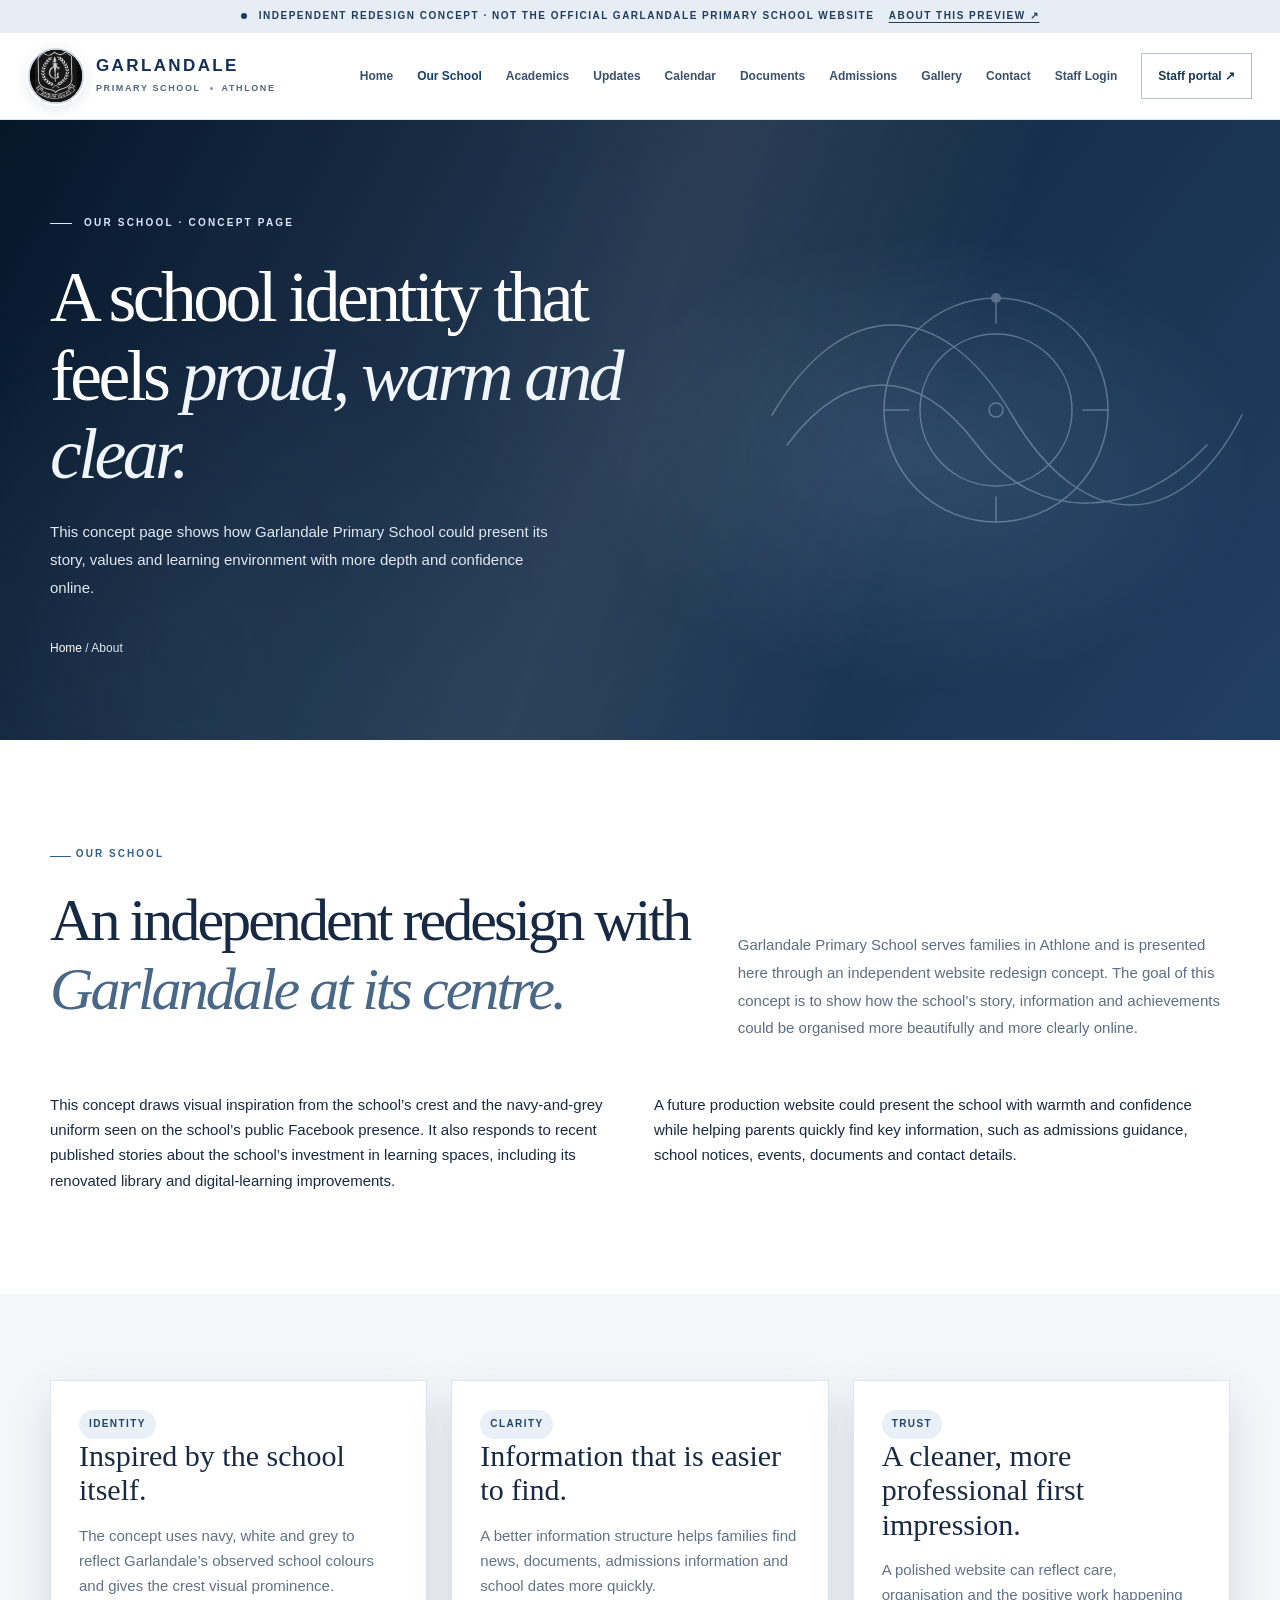
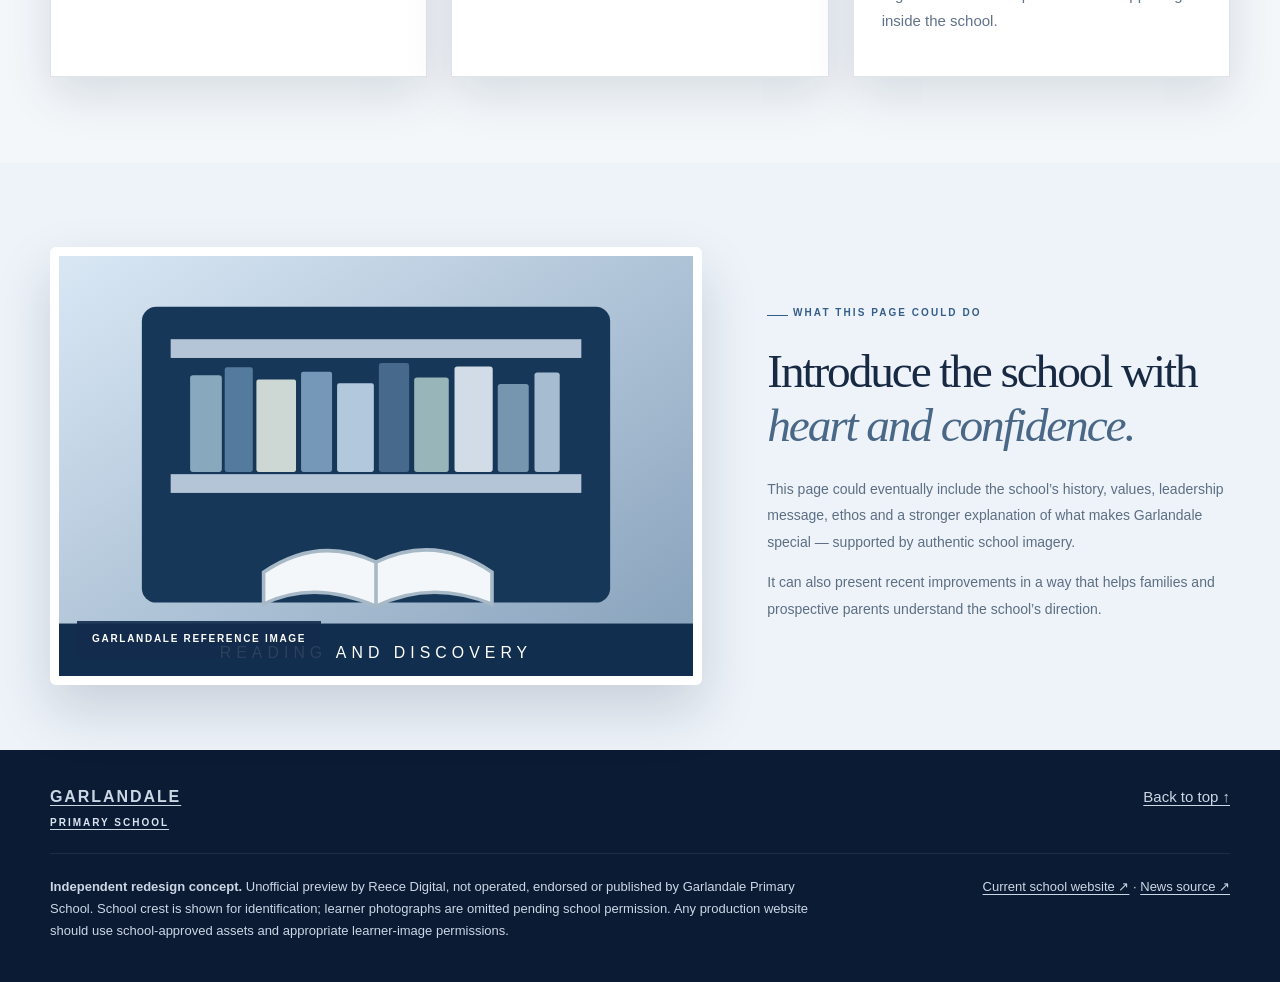
==== about.html @ 08c3925b "Add Garlandale crest favicon and social link preview metadata" ====
<!doctype html><html lang="en"><head><meta charset="utf-8"><meta name="robots" content="noindex,nofollow"><meta name="viewport" content="width=device-width,initial-scale=1"><meta name="theme-color" content="#122c4d"><meta name="description" content="About Garlandale Primary School website concept."><title>About | Garlandale Primary School Concept</title><link rel="stylesheet" href="styles.css"><link rel="icon" type="image/png" href="garlandale-school-crest.png"><link rel="apple-touch-icon" href="garlandale-school-crest.png"><link rel="canonical" href="https://fredrock007.github.io/garlandale-primary-redesign/about.html"><meta property="og:type" content="website"><meta property="og:site_name" content="Garlandale Primary School — Independent Concept"><meta property="og:title" content="About | Garlandale Primary School Concept"><meta property="og:description" content="Explore an independent Garlandale Primary School website redesign concept by Reece Digital, featuring school information, a calendar, gallery and demonstration staff portal."><meta property="og:url" content="https://fredrock007.github.io/garlandale-primary-redesign/about.html"><meta property="og:image" content="https://fredrock007.github.io/garlandale-primary-redesign/garlandale-school-crest.png"><meta property="og:image:alt" content="Garlandale Primary School crest — Wisdom Builds"><meta name="twitter:card" content="summary"><meta name="twitter:title" content="About | Garlandale Primary School Concept"><meta name="twitter:description" content="Explore an independent Garlandale Primary School website redesign concept by Reece Digital, featuring school information, a calendar, gallery and demonstration staff portal."><meta name="twitter:image" content="https://fredrock007.github.io/garlandale-primary-redesign/garlandale-school-crest.png"></head><body data-page="about"><div class="concept"><span class="concept-dot"></span> Independent redesign concept · Not the official Garlandale Primary School website <a href="#concept-info">About this preview ↗</a></div><header class="header" id="top"><div class="navwrap"><a href="index.html" class="identity" aria-label="Garlandale Primary concept home"><span class="identity-mark"><img src="garlandale-school-crest.png" alt=""></span><span><strong>GARLANDALE</strong><small>PRIMARY SCHOOL <i></i> ATHLONE</small></span></a><button class="menu-toggle" type="button" aria-label="Open navigation" aria-controls="main-nav" aria-expanded="false"><span></span><span></span><span></span></button><nav id="main-nav" aria-label="Main navigation"><a href="index.html" data-nav="home">Home</a><a href="about.html" data-nav="about">Our School</a><a href="academics.html" data-nav="academics">Academics</a><a href="updates.html" data-nav="updates">Updates</a><a href="calendar.html" data-nav="calendar">Calendar</a><a href="documents.html" data-nav="documents">Documents</a><a href="admissions.html" data-nav="admissions">Admissions</a><a href="gallery.html" data-nav="gallery">Gallery</a><a href="contact.html" data-nav="contact">Contact</a><a href="staff-login.html" data-nav="staff-login">Staff Login</a><button type="button" class="staff-button" id="open-staff">Staff portal <span aria-hidden="true">↗</span></button></nav></div></header>
<main><section class="page-hero"><div class="banner-art art-about" aria-hidden="true"><svg viewBox="0 0 530 350" fill="none" stroke="currentColor" stroke-width="1.5" stroke-linecap="round" stroke-linejoin="round">
  <g class="gp-waves">
    <path class="gp-wave gp-wave-one" d="M60 160 C130 40 230 40 300 160 S470 280 530 160"/>
    <path class="gp-wave gp-wave-two" d="M75 190 C135 110 205 110 265 190 S425 265 495 190"/>
  </g>
  <g class="gp-wheel">
    <circle cx="284" cy="155" r="76"/><circle cx="284" cy="155" r="112"/>
    <path d="M284 43 V68 M396 155 H371 M284 267 V242 M172 155 H197"/>
    <circle class="gp-wheel-dot" cx="284" cy="43" r="5" fill="currentColor" stroke="none"/>
  </g>
  <circle cx="284" cy="155" r="7"/>
</svg></div><div class="hero-ring" style="right:-140px;top:-250px;width:560px;height:560px"></div><div class="hero-ring" style="right:80px;top:-130px;width:420px;height:420px"></div><div class="content"><p class="kicker"><span></span> OUR SCHOOL · CONCEPT PAGE</p><h1>A school identity that feels <em>proud, warm and clear.</em></h1><p class="lead">This concept page shows how Garlandale Primary School could present its story, values and learning environment with more depth and confidence online.</p><nav class="breadcrumbs"><a href="index.html">Home</a> / About</nav></div></section></main>
<section class="section"><div class="content"><div class="section-head reveal"><div><p class="section-overline"><span></span> OUR SCHOOL</p><h2>An independent redesign with<br><em>Garlandale at its centre.</em></h2></div><p>Garlandale Primary School serves families in Athlone and is presented here through an independent website redesign concept. The goal of this concept is to show how the school’s story, information and achievements could be organised more beautifully and more clearly online.</p></div><div class="two-col-copy reveal"><p>This concept draws visual inspiration from the school’s crest and the navy-and-grey uniform seen on the school’s public Facebook presence. It also responds to recent published stories about the school’s investment in learning spaces, including its renovated library and digital-learning improvements.</p><p>A future production website could present the school with warmth and confidence while helping parents quickly find key information, such as admissions guidance, school notices, events, documents and contact details.</p></div></div></section>
<section class="section progress-section"><div class="content"><div class="grid-3"><article class="card pad reveal"><span class="chip">Identity</span><h3>Inspired by the school itself.</h3><p class="muted">The concept uses navy, white and grey to reflect Garlandale’s observed school colours and gives the crest visual prominence.</p></article><article class="card pad reveal"><span class="chip">Clarity</span><h3>Information that is easier to find.</h3><p class="muted">A better information structure helps families find news, documents, admissions information and school dates more quickly.</p></article><article class="card pad reveal"><span class="chip">Trust</span><h3>A cleaner, more professional first impression.</h3><p class="muted">A polished website can reflect care, organisation and the positive work happening inside the school.</p></article></div></div></section>
<section class="school-life-photo-section"><div class="content school-life-photo-grid"><div class="school-photo-frame reveal"><img src="library-concept.svg" alt="Garlandale Primary School banner" onerror="this.onerror=null;this.src='school-community-concept.svg'"><span class="school-photo-stamp">GARLANDALE REFERENCE IMAGE</span></div><div class="school-life-photo-copy reveal"><p class="section-overline"><span></span> WHAT THIS PAGE COULD DO</p><h2>Introduce the school with<br><em>heart and confidence.</em></h2><p>This page could eventually include the school’s history, values, leadership message, ethos and a stronger explanation of what makes Garlandale special — supported by authentic school imagery.</p><p>It can also present recent improvements in a way that helps families and prospective parents understand the school’s direction.</p></div></div></section>
<footer class="footer" id="concept-info"><div class="content footer-top"><a href="#top" class="footer-brand">GARLANDALE <span>PRIMARY SCHOOL</span></a><a href="#top">Back to top ↑</a></div><div class="content footer-bottom"><p><strong>Independent redesign concept.</strong> Unofficial preview by Reece Digital, not operated, endorsed or published by Garlandale Primary School. School crest is shown for identification; learner photographs are omitted pending school permission. Any production website should use school-approved assets and appropriate learner-image permissions.</p><p><a href="https://garlandaleprimary.wordpress.com/" target="_blank" rel="noopener noreferrer">Current school website ↗</a> · <a href="https://athlonenews.co.za/news/2026-10-28-garlandale-primary-school-unveils-renovated-library/" target="_blank" rel="noopener noreferrer">News source ↗</a></p></div></footer><dialog class="staff-dialog" id="staff-dialog" aria-labelledby="staff-title"><button id="close-staff" type="button" class="dialog-close" aria-label="Close preview">×</button><div class="dialog-kicker">FUTURE FUNCTIONALITY</div><h2 id="staff-title">A simpler way to manage school updates.</h2><p>A secure staff dashboard could allow authorised team members to manage website content without needing to edit code.</p><div class="dialog-options"><span>✦ Post announcements</span><span>▤ Update school calendar</span><span>⇩ Share documents</span><span>▧ Manage approved photographs</span></div><p class="dialog-footnote">Concept preview only. No real staff accounts or shared content storage are connected.</p><button class="btn btn-gold" type="button" id="staff-done">Close preview <span>→</span></button></dialog><script src="script.js"></script></body></html>
---- styles.css ----
:root{
  --navy:#122c4d;
  --navy-deep:#0b1c34;
  --navy-mid:#274668;
  --sky:#5d7ea7;
  --mist:#eef3f8;
  --mist-2:#f6f8fb;
  --white:#ffffff;
  --ink:#172943;
  --muted:#60728a;
  --line:#dde4ec;
  --soft:#ecf0f5;
  --gold:#d9e3f0;
  --hover:#f1f5fa;
  --shadow:0 18px 45px rgba(10,33,69,.12);
  --serif: Georgia, 'Times New Roman', serif;
  --sans: Arial, Helvetica, sans-serif;
}
*{box-sizing:border-box}
html{scroll-behavior:smooth}
body{margin:0;font:15px/1.68 var(--sans);color:var(--ink);background:#fff;-webkit-font-smoothing:antialiased}
a{color:inherit;text-decoration:none}
img{max-width:100%;display:block}
button,input,textarea,select{font:inherit}
textarea,input,select{border:1px solid #c8d4e1;border-radius:14px;padding:12px 14px;background:#fff;color:var(--ink)}
textarea{min-height:110px;resize:vertical}
button{cursor:pointer}
::selection{background:#c8d6e7;color:#10233d}
a:focus-visible,button:focus-visible,input:focus-visible,textarea:focus-visible,select:focus-visible{outline:3px solid #84aee2;outline-offset:3px}
.content{width:min(1180px,calc(100% - 72px));margin:auto}
.concept{background:#e7edf5;color:#223c5c;text-align:center;min-height:33px;padding:8px 18px;font-size:10px;text-transform:uppercase;letter-spacing:.15em;font-weight:bold}
.concept .concept-dot{display:inline-block;width:6px;height:6px;background:#173c63;border-radius:50%;vertical-align:middle;margin-right:8px}
.concept a{text-decoration:underline;text-underline-offset:3px;margin-left:10px}
.header{background:rgba(255,255,255,.97);position:sticky;top:0;z-index:50;border-bottom:1px solid #e1e7ee;backdrop-filter:blur(12px)}
.navwrap{width:min(1260px,calc(100% - 56px));margin:auto;min-height:86px;display:flex;align-items:center;justify-content:space-between;gap:24px}
.identity{display:flex;gap:12px;align-items:center;flex-shrink:0}
.identity-mark{width:56px;height:56px;border-radius:50%;overflow:hidden;background:#07090d;border:2px solid #cad5e2;box-shadow:0 0 0 2px #fff,0 4px 15px rgba(12,35,69,.13)}
.identity strong{display:block;color:#132f52;font-size:17px;letter-spacing:.14em;line-height:1.2}
.identity small{display:block;color:#526680;font-size:9px;letter-spacing:.18em;font-weight:bold;margin-top:4px}
.identity small i{display:inline-block;width:3px;height:3px;border-radius:50%;background:#8296b0;vertical-align:middle;margin:0 5px}
.header nav{display:flex;align-items:center;gap:24px}
.header nav a,.header nav button{font-size:12px;font-weight:700;color:#3b506d;background:none;border:0;padding:0}
.header nav a:hover,.header nav a.is-active,.header nav button:hover{color:#153e6c}
.staff-button{border:1px solid #afc0d5!important;padding:12px 16px!important;border-radius:0;background:#fff!important;color:#183655!important;white-space:nowrap;transition:.2s}
.staff-button:hover{background:#142f50!important;color:#fff!important}
.menu-toggle{display:none;border:0;background:none;padding:10px}
.menu-toggle span{display:block;width:25px;height:2px;background:var(--navy);margin:5px 0}
.page-hero,.hero{position:relative;overflow:hidden;color:#fff;background:radial-gradient(circle at 82% 27%,#3c5c83 0%,transparent 41%),linear-gradient(110deg,#0b1b33,#142d50 55%,#244568 100%)}
.page-hero::before,.hero::before{content:'';position:absolute;inset:0;background:linear-gradient(120deg,transparent 15%,rgba(255,255,255,.06) 32%,transparent 54%);animation:bannerSweep 22s linear infinite;pointer-events:none}
.page-hero::after,.hero::after{content:'';position:absolute;inset:0;background:radial-gradient(circle at var(--mx,25%) var(--my,50%),rgba(255,255,255,.18),transparent 220px);opacity:.45;transition:opacity .25s ease;pointer-events:none}
.hero-decoration,.hero-orbit,.page-hero .hero-ring{position:absolute;border:1px solid rgba(211,225,245,.12);border-radius:50%;pointer-events:none}
.hero-decoration.ring-a{right:-190px;top:-340px;width:650px;height:650px}
.hero-decoration.ring-b{left:-490px;bottom:-500px;width:650px;height:650px;box-shadow:0 0 0 50px rgba(255,255,255,.03),0 0 0 100px rgba(255,255,255,.02)}
.hero-orbit{width:420px;height:420px;box-shadow:0 0 0 32px rgba(255,255,255,.03),0 0 0 80px rgba(255,255,255,.02)}
.hero-orbit.orbit-a{animation:orbitSlow 45s linear infinite}
.hero-orbit.orbit-b{width:470px;height:470px;animation:orbitSlow 70s linear infinite reverse}
.hero-orbit.orbit-c{width:365px;height:365px;animation:orbitSlow 55s linear infinite}
.hero-wrap{width:min(1180px,calc(100% - 72px));margin:auto;min-height:665px;display:grid;grid-template-columns:1.05fr .95fr;gap:30px;align-items:center;padding:64px 0 68px;position:relative;z-index:2}
.overline,.section-overline{font-size:10px;letter-spacing:.205em;font-weight:800;text-transform:uppercase}
.overline{color:#dae8fb;display:flex;align-items:center;gap:13px}
.mini-rule,.section-overline>span{width:21px;height:1px;background:currentColor;display:inline-block}
.hero h1,.page-hero h1{font:400 clamp(50px,5.6vw,80px)/1.1 var(--serif);letter-spacing:-.05em;margin:26px 0 24px;max-width:640px}
.hero h1 em,.page-hero h1 em,.section h2 em,.contact-section h2 em{color:#f5f7fb;font-weight:400}
.hero-description,.page-hero p.lead{color:#e1e8f2;font-size:15px;line-height:1.85;max-width:500px}
.hero-actions{display:flex;flex-wrap:wrap;gap:12px;margin-top:35px}
.btn{display:inline-flex;align-items:center;justify-content:space-between;gap:24px;padding:16px 20px;min-height:50px;border:1px solid transparent;font-size:12px;font-weight:800;transition:transform .25s,box-shadow .25s,background .25s}
.btn:hover{transform:translateY(-3px)}
.btn-gold{background:#eef3fb;color:#17345a}
.btn-gold:hover{background:#fff;box-shadow:0 12px 28px rgba(0,0,0,.18)}
.btn-outline{border-color:rgba(196,210,227,.48);color:#fff}
.btn-outline:hover{background:rgba(255,255,255,.08)}
.hero-footnote{color:#d8e1ed;font-size:10px;letter-spacing:.15em;display:flex;align-items:center;gap:13px;margin-top:72px;text-transform:uppercase}
.asterisk{font-size:19px;color:#d3e3fc}.hero-divider{height:1px;flex:0 0 36px;background:#ffffff45}
.hero-visual{height:570px;position:relative;display:grid;place-items:center}
.visual-dots{position:absolute;inset:36px 0;background-image:radial-gradient(#d4e1ff66 1px,transparent 1px);background-size:21px 21px;mask-image:linear-gradient(to left,#0008,transparent 70%)}
.library-card{position:relative;width:min(390px,90%);height:450px;background:#dce5f0;border:10px solid #c8d5e8;box-shadow:0 30px 80px rgba(6,27,23,.3);overflow:hidden;transform:rotate(-3deg);transition:transform 1s cubic-bezier(.2,.7,.2,1),box-shadow 1s}
.hero-visual:hover .library-card{transform:rotate(-1deg) translateY(-8px);box-shadow:0 40px 90px rgba(5,29,24,.4)}
.card-topline,.card-bottom{position:absolute;left:21px;right:21px;display:flex;justify-content:space-between;font-size:9px;letter-spacing:.18em;font-weight:bold;color:#244160;z-index:5}.card-topline{top:15px}.card-bottom{bottom:11px}.card-bottom span{font-size:15px;color:#537aa5}
.window{position:absolute;top:45px;left:75px;right:75px;height:135px;background:linear-gradient(#9db3c9,#d7e0ec 71%,#b8c8d6);border:9px solid #d3deea;border-radius:110px 110px 0 0;overflow:hidden}
.sun{position:absolute;left:52%;top:32px;width:51px;height:51px;border-radius:50%;background:#f9fcff;box-shadow:0 0 42px rgba(255,255,255,.8)}
.horizon{height:80px;position:absolute;bottom:-54px;border-radius:50%;width:140%;background:#7a95b4;left:-20%}.horizon.h2{bottom:-72px;background:#547190;left:20%}
.window-star{position:absolute;color:#fff;z-index:2}.s1{left:20px;top:28px}.s2{right:22px;top:13px}.s3{left:54px;top:14px}
.shelf{position:absolute;left:28px;right:28px;height:83px;border-bottom:13px solid #7d6a54;display:flex;align-items:end;padding:0 10px;gap:5px}.shelf:after{content:'';position:absolute;bottom:-19px;left:-7px;right:-7px;height:5px;background:#d3dde8}.shelf-1{top:162px}.shelf-2{top:244px}
.book{display:block;flex:1;max-width:26px;min-width:9px;border-radius:2px 2px 0 0;box-shadow:inset 2px 0 2px rgba(255,255,255,.38),2px 0 2px rgba(0,0,0,.12)}
.b1{height:60px;background:#466a8f}.b2{height:72px;background:#57779b}.b3{height:52px;background:#97adc4}.b4{height:70px;background:#284f7f}.b5{height:61px;background:#335f94}.b6{height:78px;background:#879db8}.b7{height:49px;background:#6686ab}.b8{height:64px;background:#546d88}.b9{height:62px;background:#839dc0}.b10{height:53px;background:#7892ad}.b11{height:72px;background:#5a7494}.b12{height:55px;background:#53708d}
.plant{margin-left:auto;height:58px;width:60px;position:relative}.plant:before{content:'';position:absolute;bottom:0;left:15px;width:35px;height:28px;background:#7089a5;clip-path:polygon(0 0,100% 0,83% 100%,18% 100%)}.plant span{position:absolute;left:28px;bottom:27px;width:4px;height:58px;background:#6380a2;transform:rotate(-9deg)}.plant span:before,.plant span:after{content:'';position:absolute;border-radius:90% 0 90% 0;width:22px;height:13px;background:#6884a5}.plant span:before{left:-21px;top:5px;transform:rotate(-20deg)}.plant span:after{right:-21px;top:22px;transform:rotate(110deg)}
.open-book{position:absolute;width:165px;height:82px;top:310px;left:calc(50% - 82px);transform:rotate(-8deg);z-index:2;display:flex;filter:drop-shadow(2px 9px 4px rgba(112,83,47,.3))}.page{width:50%;height:100%;background:#fcfdff;border:1px solid #c4cfdb;padding:22px 13px 0}.left-page{border-radius:8px 3px 7px 16px;transform:skewY(5deg)}.right-page{border-radius:3px 8px 16px 7px;transform:skewY(-5deg)}.page span{display:block;background:#c6d1dd;height:2px;width:100%;margin-bottom:7px}.page span:last-child{width:70%}
.card-quote{font:italic 17px/1.25 var(--serif);text-align:right;position:absolute;right:26px;bottom:38px;color:#455b76}
.floating-tag{position:absolute;left:0;bottom:78px;z-index:6;background:#fff;color:#19395e;display:flex;gap:13px;align-items:center;padding:14px 21px;box-shadow:0 15px 35px rgba(0,0,0,.18);border:1px solid #dce4ee}.tag-icon{font-size:26px;color:#2a598b}.floating-tag strong,.floating-tag small{display:block}.floating-tag strong{font:20px var(--serif)}.floating-tag small{font-size:10px;color:#516982;margin-top:4px}
.hero-bottom{border-top:1px solid rgba(255,255,255,.15)}.bottom-inner{width:min(1180px,calc(100% - 72px));margin:auto;min-height:65px;display:flex;gap:27px;align-items:center;font-size:9px;letter-spacing:.16em;font-weight:bold;color:#c5d2e4}.bottom-line{flex:1;height:1px;background:#ffffff38}.bottom-inner a{color:#ecf4ff}
.page-hero .content{padding:95px 0 82px;position:relative;z-index:2}
.page-hero p.kicker{margin:0 0 18px;color:#dae8fb;font-size:10px;letter-spacing:.22em;font-weight:800;text-transform:uppercase;display:flex;align-items:center;gap:12px}
.page-hero p.kicker span{display:inline-block;width:22px;height:1px;background:#dae8fb}
.page-hero nav.breadcrumbs{margin-top:36px;color:#dce7f3;font-size:12px}.page-hero nav.breadcrumbs a{color:#fff}
.section{padding:86px 0}
.section h2,.contact-section h2,.community-copy h2{font:400 clamp(44px,4.7vw,67px)/1.1 var(--serif);letter-spacing:-.05em;margin:22px 0 18px}
.section-overline{color:#345e8a}
.section-head{display:grid;grid-template-columns:1fr .76fr;gap:40px;align-items:end;margin-bottom:35px}
.section-head>p{font-size:15px;color:#5c6e83;line-height:1.85;margin:0}
.grid-2{display:grid;grid-template-columns:1fr 1fr;gap:34px}
.grid-3{display:grid;grid-template-columns:repeat(3,1fr);gap:24px}
.card{background:#fff;border:1px solid var(--line);box-shadow:var(--shadow)}
.card.pad{padding:28px}
.card h3{font:400 30px/1.15 var(--serif);margin:0 0 14px}
.muted{color:var(--muted)}
.text-link{display:inline-flex;align-items:center;gap:9px;color:#214d81;font-size:12px;font-weight:800;text-transform:uppercase;letter-spacing:.12em}
.text-link:hover{text-decoration:underline;text-underline-offset:3px}
.link-strip{box-shadow:0 8px 25px rgba(24,56,46,.05);background:#fff}.quick-grid{display:grid;grid-template-columns:repeat(4,1fr)}.quick-grid>a{display:flex;align-items:center;gap:15px;padding:26px 15px;border-right:1px solid #e8e9e3;transition:background .3s}.quick-grid>a:first-child{padding-left:0}.quick-grid>a:last-child{padding-right:0;border-right:0}.quick-grid>a:hover{background:var(--hover)}.quick-icon{height:48px;width:48px;display:grid;place-items:center;background:#eaf0f7;color:#2d5282;font-size:19px;border-radius:50%}.quick-grid strong{display:block;color:#183654;font-size:13px}.quick-grid small{display:block;color:#64778f;font-size:11px;margin-top:4px}.quick-grid b{margin-left:auto;color:#567ca8}
.school-life-photo-section{padding:84px 0 65px;background:#eef3f9}.school-life-photo-grid{display:grid;grid-template-columns:1.17fr .83fr;gap:65px;align-items:center}.school-photo-frame{position:relative;overflow:hidden;box-shadow:0 25px 55px rgba(10,33,69,.17);border:9px solid #fff;min-height:390px;border-radius:6px}.school-photo-frame img{width:100%;height:420px;object-fit:cover;object-position:50% 37%;transition:transform .8s cubic-bezier(.2,.7,.2,1)}.school-photo-frame:hover img{transform:scale(1.045)}.school-photo-stamp{position:absolute;left:18px;bottom:18px;background:rgba(19,44,76,.9);padding:10px 15px;font-size:10px;letter-spacing:.17em;color:#fff;font-weight:700}.school-life-photo-copy h2{font:400 clamp(35px,3.7vw,57px)/1.14 var(--serif);letter-spacing:-.045em;margin:23px 0}.school-life-photo-copy h2 em{color:#3e608c;font-weight:400}.school-life-photo-copy>p:not(.section-overline){font-size:14px;color:#5c6e83;line-height:1.9}.school-photo-credit{font-size:10px!important;color:#78889a!important;margin-top:21px;padding-top:15px;border-top:1px solid #cbd6e3}
.welcome-grid,.community-grid,.contact-grid{display:grid;grid-template-columns:1fr 1fr;gap:58px;align-items:center}
.feature-stack{position:relative;padding-left:52px}.small-stat{position:absolute;left:0;top:20px;width:156px;height:130px;background:#173a64;color:#fff;display:flex;gap:10px;align-items:flex-start;padding:17px 16px;font:19px/1.2 var(--serif);box-shadow:0 30px 50px rgba(0,0,0,.14)}.stat-symbol{font-size:32px;color:#dce9fb}.feature-paper{min-height:390px;background:#f7f9fc;border:1px solid #dfe7ef;box-shadow:0 18px 55px rgba(16,31,57,.1);padding:70px 38px 28px;position:relative}.paper-corner{position:absolute;right:-1px;top:-1px;border-width:0 58px 58px 0;border-style:solid;border-color:transparent #d8e4f1 transparent transparent}.feature-paper span{display:block;color:#56779d;font-size:10px;font-weight:800;letter-spacing:.2em}.feature-paper h3{font:400 42px/1.02 var(--serif);margin:23px 0 17px}.feature-paper p{color:#5d6f84}.paper-art{margin-top:40px;font:800 31px/1 var(--serif);color:#183857}.paper-art span{display:inline;color:#5f83b0;font-size:32px}
.progress-section{background:#f4f7fa}.progress-grid{display:grid;grid-template-columns:repeat(2,1fr);gap:24px}.progress-card{background:#fff;border:1px solid #dbe3ed;box-shadow:var(--shadow);overflow:hidden}.progress-card.large{grid-column:span 2;display:grid;grid-template-columns:1fr 1fr}.progress-content{padding:28px}.category{display:block;color:#456990;font-size:10px;letter-spacing:.18em;font-weight:800;margin-bottom:12px;text-transform:uppercase}.progress-content h3{font:400 33px/1.08 var(--serif);margin:0 0 12px}.progress-content p{color:#5c6e83;margin:0 0 18px}.progress-content a{display:inline-flex;align-items:center;gap:8px;color:#204c7e;font-size:12px;font-weight:800;border-bottom:1px solid #9cb5d0;padding-bottom:2px}.progress-illustration,.simple-art{min-height:235px;position:relative;background:linear-gradient(135deg,#eaf0f7,#dae4ef)}.library-illustration .book-pile{position:absolute;left:50%;top:55%;transform:translate(-50%,-50%);display:flex;gap:10px}.library-illustration .book-pile i{display:block;width:45px;height:140px;background:#4a688f;border-radius:4px}.library-illustration .book-pile i:nth-child(2){height:120px;background:#7f97b5}.library-illustration .book-pile i:nth-child(3){height:160px;background:#27496f}.library-illustration .book-pile i:nth-child(4){height:128px;background:#91a6c1}.library-illustration .lamp{position:absolute;right:22%;top:18%;width:90px;height:90px;border:4px solid #6d88aa;border-top-left-radius:90px;border-top-right-radius:90px;border-bottom:0}.library-illustration .lamp:after{content:'';position:absolute;left:42px;top:86px;width:5px;height:72px;background:#6d88aa}.illust-caption{position:absolute;left:24px;bottom:18px;font-size:10px;letter-spacing:.18em;font-weight:800;color:#42668f}
.tech-art .screen-frame{position:absolute;inset:45px 55px 70px;background:#18395f;color:#dce7f3;border-radius:18px;padding:20px;box-shadow:0 18px 45px rgba(0,0,0,.12)}.tech-art .screen-line{height:7px;background:#d8e3f1;border-radius:999px;margin-top:22px}.tech-art .screen-line.short{width:55%}.tech-art .mouse-dot{position:absolute;right:65px;bottom:40px;width:15px;height:15px;border-radius:50%;background:#52739d}.community-art .round{position:absolute;border-radius:50%;background:rgba(141,169,205,.18)}.community-art .circ1{width:180px;height:180px;left:50%;top:50%;transform:translate(-50%,-50%)}.community-art .circ2{width:240px;height:240px;left:50%;top:50%;transform:translate(-50%,-50%);background:rgba(185,206,228,.24)}.community-art .circ3{width:110px;height:110px;left:50%;top:50%;transform:translate(-50%,-50%);background:rgba(255,255,255,.55)}.community-art .heart-mark{position:absolute;left:50%;top:50%;transform:translate(-50%,-50%);font:64px var(--serif);color:#355a88}
.source-caption{margin-top:20px;font-size:12px;color:#65768c}
.statement{background:#507399;color:#fff;padding:80px 0;position:relative;overflow:hidden}.statement-motif{position:absolute;left:50%;top:50%;transform:translate(-50%,-50%);font-size:240px;opacity:.07;line-height:1}.statement-inner{text-align:center}.statement-inner p{font-size:10px;font-weight:800;letter-spacing:.22em;text-transform:uppercase;margin:0 0 16px}.statement h2{font:400 clamp(44px,5vw,74px)/1.08 var(--serif);letter-spacing:-.05em;margin:0}.statement span{display:block;color:#e8eff8;margin-top:16px}
.learning-grid{display:grid;grid-template-columns:repeat(4,1fr);gap:18px}.learning-item{background:#fff;border:1px solid #dee6ef;padding:24px;min-height:285px;transition:transform .25s,box-shadow .25s,background .25s}.learning-item:hover{transform:translateY(-5px);background:#f0f4f9;box-shadow:var(--shadow)}.learning-number{display:block;font-size:11px;font-weight:800;letter-spacing:.16em;color:#7287a4}.learning-icon{width:50px;height:50px;border-radius:50%;display:grid;place-items:center;background:#e8eef7;color:#285484;font-size:20px;margin:24px 0 22px}.learning-item h3{font:400 23px/1.1 var(--serif);margin:0 0 10px}.learning-item p{color:#617185;font-size:14px}.module-note{display:flex;align-items:flex-start;gap:14px;background:#edf2f8;color:#536984;padding:18px 20px;margin-top:22px}.note-star{font-size:22px;color:#4e739b}
.community-section{padding:72px 0;background:linear-gradient(110deg,#0f2746,#274970);color:#fff}.community-art{height:380px;position:relative}.community-art .art-circle{position:absolute;border-radius:50%}.community-art .art-circle.a{width:260px;height:260px;background:rgba(255,255,255,.08);left:20%;top:14%}.community-art .art-circle.b{width:360px;height:360px;background:rgba(185,206,228,.27);left:30%;top:2%}.community-art .art-circle.c{width:150px;height:150px;background:rgba(141,169,205,.26);right:18%;bottom:16%}.community-book{position:absolute;left:50%;top:50%;transform:translate(-50%,-50%) rotate(-7deg);width:245px;height:170px;background:#eaf0f7;color:#203d65;border:1px solid #a9c2e3;box-shadow:0 24px 55px rgba(5,20,39,.28);padding:20px 22px}.book-word{display:block;font:800 28px var(--serif);letter-spacing:.04em}.book-lines{display:block;margin:14px 0 10px;color:#7590ac}.book-small{font-size:12px;color:#486386}.art-shape{position:absolute;font-size:35px;color:#cadbf2}.shape1{left:12%;bottom:14%}.shape2{right:14%;top:13%}.community-copy>p:not(.section-overline){color:#d6e2f1}.light-overline{color:#c9dafa}
.contact-section{padding:72px 0;background:#f3f6fa}.contact-panel{padding:30px;border:1px solid #dce5ed;background:#fff;box-shadow:var(--shadow)}.contact-top{display:block;color:#4e7097;font-size:10px;font-weight:800;letter-spacing:.18em;margin-bottom:18px}.contact-row{display:grid;grid-template-columns:90px 1fr;gap:12px;padding:18px 0;border-top:1px solid #edf1f5}.contact-row:first-of-type{padding-top:0;border-top:0}.contact-row span{font-size:10px;font-weight:800;letter-spacing:.18em;color:#4e7097}.contact-row strong,.contact-row a{font-size:17px;line-height:1.6}.contact-map{display:flex;align-items:center;justify-content:space-between;background:#183858;color:#fff;padding:16px 18px;margin-top:18px}.contact-map:hover{background:#2d537a}
.footer{background:#0b1b33;color:#ccd7e6;padding:34px 0 40px}.footer-top,.footer-bottom{display:flex;justify-content:space-between;gap:28px}.footer-brand{font-size:16px;letter-spacing:.12em;font-weight:800}.footer-brand span{display:block;color:#dae5f3;font-size:10px;letter-spacing:.2em;margin-top:4px}.footer-top{padding-bottom:22px;border-bottom:1px solid rgba(255,255,255,.08);margin-bottom:22px}.footer p{margin:0;max-width:760px;font-size:13px}.footer a{text-decoration:underline;text-underline-offset:3px}
.staff-dialog{width:min(620px,calc(100% - 28px));padding:34px 30px;color:#183656;background:#fbfcff;border:1px solid #bccde1;box-shadow:0 30px 75px rgba(0,0,0,.22)}.staff-dialog::backdrop{background:rgba(10,20,32,.52)}.dialog-close{position:absolute;right:10px;top:10px;background:none;border:0;font-size:34px;line-height:1;color:#53709a}.dialog-kicker{color:#4e7097;font-size:10px;letter-spacing:.18em;font-weight:800}.staff-dialog h2{font:400 40px/1.06 var(--serif);margin:14px 0}.dialog-options{display:grid;grid-template-columns:1fr 1fr;gap:10px;margin:22px 0}.dialog-options span{background:#ebf1f8;color:#21456d;padding:12px 14px}.dialog-footnote{font-size:12px;color:#61758f}
.reveal{opacity:0;transform:translateY(28px);transition:opacity .8s ease,transform .8s ease}.reveal.visible{opacity:1;transform:none}
.table-card{border:1px solid var(--line);box-shadow:var(--shadow);overflow:hidden;background:#fff}.table-head{display:flex;justify-content:space-between;gap:18px;align-items:center;padding:22px 24px;border-bottom:1px solid var(--line)}.table-head h3{margin:0;font:400 30px/1.1 var(--serif)}.table-list{padding:0;margin:0;list-style:none}.table-list li{padding:18px 24px;border-bottom:1px solid #edf1f5}.table-list li:last-child{border-bottom:0}.chip{display:inline-flex;align-items:center;padding:6px 10px;border-radius:999px;background:#eaf0f7;color:#21456d;font-size:10px;font-weight:800;letter-spacing:.14em;text-transform:uppercase}
.document-grid{display:grid;grid-template-columns:repeat(3,1fr);gap:20px}.document-card{border:1px solid var(--line);background:#fff;padding:24px;box-shadow:var(--shadow)}.document-card h3{font:400 24px/1.15 var(--serif);margin:14px 0 10px}.document-card p{color:#617185;font-size:14px;min-height:72px}.document-meta{display:flex;justify-content:space-between;gap:14px;color:#7790ab;font-size:11px;letter-spacing:.13em;text-transform:uppercase}
.gallery-grid{display:grid;grid-template-columns:repeat(3,1fr);gap:20px}.gallery-card{background:#fff;border:1px solid var(--line);box-shadow:var(--shadow);overflow:hidden}.gallery-frame{overflow:hidden;position:relative;height:230px;background:#dbe5ef}.gallery-frame img{width:100%;height:100%;object-fit:cover;transition:transform .8s ease,filter .5s ease}.gallery-frame:hover img{transform:scale(1.06)}.gallery-card .gallery-copy{padding:18px 20px 22px}.gallery-card h3{font:400 24px/1.12 var(--serif);margin:0 0 10px}.gallery-card p{font-size:14px;color:#627488}
.gallery-card .image-credit{display:block;font-size:10px;color:#78889a;margin-top:10px}
.calendar-grid{display:grid;grid-template-columns:1.1fr .9fr;gap:28px}.event-list article{padding:20px 0;border-bottom:1px solid #edf1f5}.event-list article:last-child{border-bottom:0}.event-list h3{margin:0 0 8px;font:400 28px var(--serif)}.event-meta{display:flex;flex-wrap:wrap;gap:10px;font-size:11px;color:#5d7997;font-weight:800;letter-spacing:.15em;text-transform:uppercase}
.two-col-copy{display:grid;grid-template-columns:1fr 1fr;gap:28px}
.contact-cards{display:grid;grid-template-columns:repeat(3,1fr);gap:20px}.mini-card{padding:24px;border:1px solid var(--line);box-shadow:var(--shadow);background:#fff}.mini-card h3{font:400 25px var(--serif);margin:0 0 10px}
.form-grid{display:grid;grid-template-columns:1fr 1fr;gap:18px}.form-grid .full{grid-column:1/-1}.dashboard-grid{display:grid;grid-template-columns:360px 1fr;gap:26px}.dashboard-panel{background:#fff;border:1px solid var(--line);box-shadow:var(--shadow);padding:24px}.dashboard-panel h3{font:400 28px var(--serif);margin:0 0 16px}.dashboard-panel h4{font:800 11px/1 var(--sans);letter-spacing:.15em;color:#547094;text-transform:uppercase;margin:24px 0 12px}.dashboard-panel form{display:grid;gap:12px}.dashboard-panel .btn{justify-content:center}.dashboard-stream{display:grid;gap:18px}.dashboard-statgrid{display:grid;grid-template-columns:repeat(4,1fr);gap:16px}.stat-card{background:#fff;border:1px solid var(--line);box-shadow:var(--shadow);padding:18px}.stat-card b{display:block;font:400 34px var(--serif);margin-top:10px}.login-wrap{display:grid;grid-template-columns:.92fr 1.08fr;gap:26px;align-items:stretch}.login-panel,.login-side{background:#fff;border:1px solid var(--line);box-shadow:var(--shadow)}.login-panel{padding:30px}.login-side{padding:30px;background:linear-gradient(145deg,#0f2746,#274970);color:#fff}.login-side h3{font:400 38px var(--serif);margin:0 0 16px}.login-side ul{padding-left:18px;color:#d8e3f2}.login-hint{margin-top:16px;background:#edf2f8;padding:14px 16px;color:#49627f}.notice{padding:14px 16px;border-radius:14px;background:#edf3f9;color:#23456e;font-size:13px}.warning{background:#fff7e5;color:#694d12}.success{background:#eaf7ef;color:#1a5d35}
@keyframes bannerSweep{0%{transform:translateX(-40%)}50%{transform:translateX(30%)}100%{transform:translateX(110%)}}
@keyframes orbitSlow{from{transform:rotate(0deg)}to{transform:rotate(360deg)}}
@media(max-width:1120px){.hero-wrap,.school-life-photo-grid,.welcome-grid,.community-grid,.contact-grid,.grid-2,.calendar-grid,.login-wrap,.dashboard-grid{grid-template-columns:1fr}.grid-3,.document-grid,.gallery-grid,.contact-cards,.dashboard-statgrid{grid-template-columns:repeat(2,1fr)}.progress-card.large{grid-column:auto;display:block}.progress-grid{grid-template-columns:1fr 1fr}.learning-grid{grid-template-columns:repeat(2,1fr)}.section-head{grid-template-columns:1fr}.feature-stack{padding-left:34px}}
@media(max-width:920px){.menu-toggle{display:block}.header nav{position:absolute;left:0;right:0;top:100%;background:#fff;border-top:1px solid #e0e8f1;padding:18px 28px;display:none;flex-direction:column;align-items:flex-start;gap:17px;box-shadow:0 16px 35px rgba(0,0,0,.08)}.header nav.open{display:flex}.navwrap{width:calc(100% - 34px)}.hero-wrap,.page-hero .content,.bottom-inner,.content{width:calc(100% - 38px)}.hero-wrap{min-height:0;padding:62px 0 32px}.hero h1,.page-hero h1{font-size:clamp(48px,7vw,68px)}.hero-visual{height:430px}.library-card{width:320px;height:405px}.window{left:60px;right:60px}.shelf-1{top:145px}.shelf-2{top:218px}.open-book{top:274px;transform:rotate(-8deg) scale(.88)}.floating-tag{left:-6px;bottom:10px}.quick-grid{grid-template-columns:1fr 1fr}.quick-grid>a:first-child,.quick-grid>a:last-child{padding-left:15px;padding-right:15px}.table-head{flex-direction:column;align-items:flex-start}}
@media(max-width:640px){.content,.hero-wrap,.page-hero .content,.bottom-inner{width:calc(100% - 30px)}.concept{font-size:8px;line-height:1.6}.concept a{display:none}.identity-mark{width:45px;height:45px}.identity strong{font-size:14px}.identity small{font-size:8px}.hero h1,.page-hero h1{font-size:clamp(42px,10vw,58px)}.hero-actions{flex-direction:column;align-items:stretch;max-width:380px}.hero-visual{height:395px}.library-card{width:295px;height:388px}.window{left:58px;right:58px;height:122px}.shelf{left:20px;right:20px}.shelf-1{top:139px}.shelf-2{top:209px}.open-book{top:263px;transform:rotate(-8deg) scale(.84)}.card-quote{font-size:14px}.floating-tag{padding:10px 12px}.floating-tag strong{font-size:15px}.floating-tag small{font-size:9px}.hero-footnote{font-size:9px;gap:8px}.quick-grid{grid-template-columns:1fr}.section{padding:68px 0}.school-life-photo-section{padding:56px 0}.school-photo-frame{border-width:6px}.school-photo-frame img{height:280px}.school-photo-stamp{font-size:8px;left:10px;bottom:10px}.school-life-photo-copy h2{font-size:42px}.section h2,.contact-section h2,.community-copy h2{font-size:clamp(39px,9vw,55px)}.feature-stack{padding-left:28px}.feature-paper{min-height:325px;padding:58px 24px 24px}.feature-paper h3{font-size:34px}.small-stat{width:126px;height:108px;font-size:16px;padding:13px}.progress-grid,.grid-3,.document-grid,.gallery-grid,.contact-cards,.learning-grid,.dashboard-statgrid,.two-col-copy,.form-grid{grid-template-columns:1fr}.contact-row{grid-template-columns:1fr}.footer-top,.footer-bottom{flex-direction:column;align-items:flex-start}.staff-dialog{padding:28px 20px}.staff-dialog h2{font-size:33px}}
@media(prefers-reduced-motion:reduce){html{scroll-behavior:auto}.reveal{opacity:1;transform:none;transition:none}.page-hero::before,.hero::before,.hero-orbit{animation:none}.btn,.learning-item,.gallery-frame img,.school-photo-frame img,.library-card{transition:none!important}}

/* V3 — visibly animated inner-page banners. Motion remains behind text. */
.page-hero{isolation:isolate; background-size:165% 165%; animation:garlandaleBannerDrift 17s ease-in-out infinite alternate}
.page-hero::before{inset:-35%;background:
 linear-gradient(109deg,transparent 25%,rgba(180,216,255,.10) 39%,rgba(255,255,255,.16) 46%,transparent 56%),
 linear-gradient(162deg,transparent 46%,rgba(130,180,239,.11) 50%,transparent 54%);
 opacity:1;animation:garlandaleLightPass 11s ease-in-out infinite alternate;will-change:transform}
.page-hero::after{background:
 radial-gradient(ellipse 360px 250px at var(--mx,72%) var(--my,55%),rgba(161,202,249,.20),transparent 85%),
 radial-gradient(circle at 12% 86%,rgba(190,218,251,.11),transparent 38%); opacity:.8}
.page-hero .hero-ring{border:2px solid rgba(215,234,255,.26);box-shadow:0 0 0 32px rgba(229,240,255,.035),0 0 0 90px rgba(234,241,255,.025),inset 0 0 65px rgba(188,222,255,.04);animation:garlandaleRingFloat 12s ease-in-out infinite alternate;will-change:transform}
.page-hero .hero-ring:nth-child(2){border-style:dashed;border-color:rgba(215,234,255,.19);animation:garlandaleRingOrbit 24s linear infinite}
.page-hero h1,.page-hero .lead,.page-hero .kicker,.page-hero .breadcrumbs{position:relative;z-index:2}
.gallery-card{transition:transform .35s ease,box-shadow .35s ease}
.gallery-card:hover{transform:translateY(-7px);box-shadow:0 24px 60px rgba(7,29,60,.20)}
.gallery-card:hover .gallery-frame img{transform:scale(1.09)}
.gallery-frame{background:linear-gradient(125deg,#dbe5ef,#edf3f9)}
@keyframes garlandaleBannerDrift{0%{background-position:0% 25%}100%{background-position:100% 80%}}
@keyframes garlandaleLightPass{0%{transform:translateX(-39%) translateY(-7%) rotate(-5deg)}100%{transform:translateX(40%) translateY(8%) rotate(5deg)}}
@keyframes garlandaleRingFloat{from{transform:translate(-26px,-18px) scale(.94) rotate(-10deg)}to{transform:translate(32px,26px) scale(1.07) rotate(13deg)}}
@keyframes garlandaleRingOrbit{from{transform:translate(20px,-15px) rotate(0deg) scale(.95)}to{transform:translate(-30px,24px) rotate(360deg) scale(1.07)}}
@media(prefers-reduced-motion:reduce){.page-hero,.page-hero::before,.page-hero .hero-ring{animation:none!important}.gallery-card{transition:none}}

/* Official school crest supplied for the concept preview */
.identity-mark img{width:100%;height:100%;object-fit:contain;display:block;background:#080808}
.identity-mark{background:#080808}


/* V5 — polished Garlandale refinements */
.hero{background:
  radial-gradient(circle at 82% 24%, rgba(134,170,214,.20) 0, transparent 24%),
  linear-gradient(114deg,#081728 0%,#102846 44%,#20446a 100%);
  background-size:160% 160%;
  animation:garlandaleHomeDrift 38s ease-in-out infinite alternate}
.hero::before{background:
  linear-gradient(118deg,transparent 18%,rgba(255,255,255,.04) 34%,rgba(255,255,255,.08) 43%,transparent 57%),
  repeating-linear-gradient(90deg, transparent 0 88px, rgba(255,255,255,.028) 88px 90px, transparent 90px 176px);
  animation:garlandaleHomeSweep 34s ease-in-out infinite alternate;opacity:.95}
.hero::after{background:
  radial-gradient(circle at var(--mx,24%) var(--my,48%),rgba(255,255,255,.22),transparent 240px),
  radial-gradient(circle at 80% 20%,rgba(176,210,246,.10),transparent 30%); opacity:.62}
.hero-visual{display:grid;place-items:center}
.crest-stage{position:relative;width:min(510px,100%);height:500px;display:grid;place-items:center}
.crest-atom{position:absolute;left:50%;top:50%;width:360px;height:360px;border:1px solid rgba(222,236,255,.18);border-radius:50%;transform-origin:center;box-shadow:0 0 0 1px rgba(255,255,255,.02) inset}
.atom-a{transform:translate(-50%,-50%) rotate(16deg);animation:atomOrbitA 34s linear infinite}
.atom-b{width:420px;height:270px;transform:translate(-50%,-50%) rotate(73deg);animation:atomOrbitB 44s linear infinite reverse;border-color:rgba(222,236,255,.14)}
.atom-c{width:315px;height:420px;transform:translate(-50%,-50%) rotate(-28deg);animation:atomOrbitC 54s linear infinite;border-color:rgba(222,236,255,.12)}
.crest-coin-wrap{position:relative;z-index:2;perspective:1500px;display:grid;place-items:center}
.crest-coin-shadow{position:absolute;left:50%;top:calc(50% + 146px);width:250px;height:42px;background:radial-gradient(ellipse at center, rgba(0,0,0,.38), rgba(0,0,0,0) 70%);transform:translateX(-50%);filter:blur(10px);animation:coinShadowPulse 12s ease-in-out infinite}
.crest-coin{position:relative;width:265px;height:355px;transform-style:preserve-3d;animation:sonicCoinTurn 14s ease-in-out infinite}
.crest-coin::before{content:'';position:absolute;inset:-4px;border-radius:28px;background:linear-gradient(140deg, rgba(255,255,255,.35), rgba(255,255,255,.08));transform:translateZ(-2px);filter:blur(1px)}
.crest-coin-face{position:absolute;inset:0;border-radius:30px;padding:22px;background:linear-gradient(145deg,#102948,#264a71);box-shadow:0 28px 70px rgba(0,0,0,.34), inset 0 0 0 1px rgba(255,255,255,.12), inset 0 -18px 28px rgba(0,0,0,.20)}
.crest-coin-face::before{content:'';position:absolute;inset:11px;border-radius:24px;background:linear-gradient(145deg,#c9d6e5,#819bb9);box-shadow:inset 0 0 0 1px rgba(255,255,255,.55)}
.crest-coin-face::after{content:'';position:absolute;left:18px;right:18px;top:14px;height:42%;border-radius:20px;background:linear-gradient(180deg, rgba(255,255,255,.24), rgba(255,255,255,0));pointer-events:none}
.crest-plaque{position:absolute;inset:38px 34px;border-radius:20px;display:grid;place-items:center;background:linear-gradient(180deg,#0a1118,#141f2b);box-shadow:inset 0 0 0 1px rgba(255,255,255,.05)}
.crest-plaque img{width:76%;height:auto;filter:drop-shadow(0 10px 12px rgba(0,0,0,.35))}
.crest-stage-caption{position:absolute;bottom:22px;left:50%;transform:translateX(-50%);text-align:center;color:#dbe8f6;letter-spacing:.18em;text-transform:uppercase}
.crest-stage-caption strong{display:block;font-size:11px;margin-bottom:8px}
.crest-stage-caption small{display:block;font-size:9px;color:#c7d4e3}

/* Actual school image refinements */
.school-photo-frame img{object-fit:cover;object-position:center center}
.gallery-frame img[src$='garlandale-school-crest.png']{object-fit:contain;padding:16px;background:linear-gradient(180deg,#0d0d10,#1a1c20)}

/* Inner banner elegance and variety */
.page-hero{--hero-angle:112deg;--hero-a:#09182c;--hero-b:#163352;--hero-c:#2f537b;--hero-spot-x:82%;--hero-spot-y:22%;--hero-motion:42s;--hero-sweep:33s;--ring-float:24s;--ring-orbit:48s;--pattern-angle:102deg;background:
  radial-gradient(circle at var(--hero-spot-x) var(--hero-spot-y), rgba(150,188,232,.18) 0, transparent 25%),
  linear-gradient(var(--hero-angle),var(--hero-a) 0%,var(--hero-b) 52%,var(--hero-c) 100%);
  background-size:170% 170%;animation:garlandaleBannerDrift var(--hero-motion) ease-in-out infinite alternate}
.page-hero::before{inset:-28%;background:
  repeating-linear-gradient(var(--pattern-angle), transparent 0 92px, rgba(255,255,255,.030) 92px 94px, transparent 94px 188px),
  linear-gradient(118deg,transparent 21%,rgba(255,255,255,.045) 38%,rgba(255,255,255,.10) 48%,transparent 60%),
  linear-gradient(160deg,transparent 40%,rgba(163,205,249,.08) 49%,transparent 56%);
  animation:garlandaleLightPass var(--hero-sweep) ease-in-out infinite alternate;opacity:.92}
.page-hero::after{background:
  radial-gradient(ellipse 420px 290px at var(--mx,72%) var(--my,55%),rgba(188,219,252,.22),transparent 82%),
  radial-gradient(circle at 14% 86%,rgba(188,219,252,.08),transparent 32%);opacity:.76}
.page-hero .hero-ring{animation:garlandaleRingFloat var(--ring-float) ease-in-out infinite alternate;border:1px solid rgba(223,235,252,.22);box-shadow:0 0 0 24px rgba(255,255,255,.02),0 0 0 72px rgba(255,255,255,.015)}
.page-hero .hero-ring:nth-child(2){animation:garlandaleRingOrbit var(--ring-orbit) linear infinite;border-style:dashed;border-color:rgba(223,235,252,.17)}
body[data-page='about'] .page-hero{--hero-angle:130deg;--hero-a:#081626;--hero-b:#17304d;--hero-c:#38597d;--hero-spot-x:18%;--hero-spot-y:24%;--hero-motion:52s;--hero-sweep:41s;--ring-float:28s;--ring-orbit:56s;--pattern-angle:84deg}
body[data-page='academics'] .page-hero{--hero-angle:118deg;--hero-a:#071628;--hero-b:#173250;--hero-c:#33587e;--hero-spot-x:78%;--hero-spot-y:26%;--hero-motion:46s;--hero-sweep:36s;--ring-float:22s;--ring-orbit:52s;--pattern-angle:116deg}
body[data-page='updates'] .page-hero{--hero-angle:110deg;--hero-a:#09192c;--hero-b:#1d3855;--hero-c:#3a6188;--hero-spot-x:70%;--hero-spot-y:20%;--hero-motion:49s;--hero-sweep:37s;--ring-float:26s;--ring-orbit:58s;--pattern-angle:98deg}
body[data-page='calendar'] .page-hero{--hero-angle:122deg;--hero-a:#09172a;--hero-b:#213a59;--hero-c:#476788;--hero-spot-x:30%;--hero-spot-y:18%;--hero-motion:54s;--hero-sweep:40s;--ring-float:25s;--ring-orbit:60s;--pattern-angle:142deg}
body[data-page='documents'] .page-hero{--hero-angle:108deg;--hero-a:#091a30;--hero-b:#1e3b5d;--hero-c:#2d5579;--hero-spot-x:78%;--hero-spot-y:16%;--hero-motion:50s;--hero-sweep:39s;--ring-float:24s;--ring-orbit:54s;--pattern-angle:76deg}
body[data-page='admissions'] .page-hero{--hero-angle:136deg;--hero-a:#0a1829;--hero-b:#18314d;--hero-c:#355979;--hero-spot-x:20%;--hero-spot-y:28%;--hero-motion:56s;--hero-sweep:43s;--ring-float:30s;--ring-orbit:62s;--pattern-angle:128deg}
body[data-page='gallery'] .page-hero{--hero-angle:112deg;--hero-a:#08182a;--hero-b:#193753;--hero-c:#40698f;--hero-spot-x:65%;--hero-spot-y:18%;--hero-motion:44s;--hero-sweep:35s;--ring-float:23s;--ring-orbit:50s;--pattern-angle:100deg}
body[data-page='contact'] .page-hero{--hero-angle:118deg;--hero-a:#08192c;--hero-b:#1b3656;--hero-c:#355f86;--hero-spot-x:24%;--hero-spot-y:22%;--hero-motion:48s;--hero-sweep:38s;--ring-float:26s;--ring-orbit:57s;--pattern-angle:148deg}
body[data-page='staff-login'] .page-hero{--hero-angle:120deg;--hero-a:#09182d;--hero-b:#1b3350;--hero-c:#31597d;--hero-spot-x:72%;--hero-spot-y:24%;--hero-motion:53s;--hero-sweep:42s;--ring-float:28s;--ring-orbit:64s;--pattern-angle:88deg}

@keyframes garlandaleHomeDrift{0%{background-position:0% 16%}100%{background-position:100% 72%}}
@keyframes garlandaleHomeSweep{0%{transform:translateX(-26%) translateY(-4%)}100%{transform:translateX(24%) translateY(5%)}}
@keyframes atomOrbitA{from{transform:translate(-50%,-50%) rotate(16deg)}to{transform:translate(-50%,-50%) rotate(376deg)}}
@keyframes atomOrbitB{from{transform:translate(-50%,-50%) rotate(73deg)}to{transform:translate(-50%,-50%) rotate(-287deg)}}
@keyframes atomOrbitC{from{transform:translate(-50%,-50%) rotate(-28deg)}to{transform:translate(-50%,-50%) rotate(332deg)}}
@keyframes sonicCoinTurn{0%{transform:rotateY(0deg) rotateX(5deg)}50%{transform:rotateY(180deg) rotateX(5deg)}100%{transform:rotateY(360deg) rotateX(5deg)}}
@keyframes coinShadowPulse{0%,100%{transform:translateX(-50%) scale(.92);opacity:.34}50%{transform:translateX(-50%) scale(1.04);opacity:.48}}
@media(max-width:920px){.crest-stage{height:420px}.crest-coin{width:220px;height:300px}.crest-atom{width:300px;height:300px}.atom-b{width:350px;height:220px}.atom-c{width:250px;height:340px}.crest-stage-caption{bottom:10px}.crest-coin-shadow{top:calc(50% + 124px);width:200px}}
@media(max-width:640px){.crest-stage{height:360px}.crest-coin{width:190px;height:260px}.crest-plaque{inset:32px 28px}.crest-atom{width:250px;height:250px}.atom-b{width:290px;height:190px}.atom-c{width:210px;height:290px}.crest-stage-caption strong{font-size:10px}.crest-stage-caption small{font-size:8px}.floating-tag{bottom:8px}}
@media(prefers-reduced-motion:reduce){.hero,.hero::before,.crest-coin,.crest-atom,.page-hero,.page-hero::before,.page-hero .hero-ring{animation:none!important}}

/* Garlandale V6: new 3-D shield, not a card. */
.shield-stage{position:relative;width:min(510px,100%);height:525px;display:grid;place-items:center;isolation:isolate}
.shield-stage::before{content:"";position:absolute;inset:15%;border-radius:50%;background:radial-gradient(circle,rgba(188,219,249,.17),transparent 70%);filter:blur(24px)}
.shield-orbit{position:absolute;left:50%;top:45%;border:1px solid rgba(196,224,255,.25);border-radius:50%;width:95%;height:60%;transform:translate(-50%,-50%) rotate(35deg);animation:garlandaleOrbit1 68s linear infinite}
.shield-orbit-two{width:71%;height:83%;transform:translate(-50%,-50%) rotate(72deg);animation:garlandaleOrbit2 82s linear infinite reverse;border-color:rgba(196,224,255,.16)}
.shield-orbit-three{width:91%;height:79%;transform:translate(-50%,-50%) rotate(-32deg);animation:garlandaleOrbit3 105s linear infinite;border-color:rgba(196,224,255,.12)}
.floating-shield-perspective{position:relative;z-index:2;perspective:1100px;filter:drop-shadow(0 33px 35px rgba(0,6,18,.42))}
.floating-shield{position:relative;width:254px;height:303px;transform-style:preserve-3d;animation:garlandaleShieldSpin 19s linear infinite}
.shield-rim,.shield-surface{position:absolute;inset:0;clip-path:polygon(50% 0,78% 7%,96% 12%,94% 65%,86% 80%,69% 93%,50% 100%,31% 93%,14% 80%,6% 65%,4% 12%,22% 7%);backface-visibility:hidden}
.shield-rim-back{background:linear-gradient(125deg,#263a53,#9eb5cf,#45607d);transform:translateZ(-10px)}
.shield-rim-middle{background:linear-gradient(125deg,#d6e4f2,#6e89a6 35%,#c5d5e4 70%,#3d5777);transform:translateZ(0)}
.shield-rim-front{background:linear-gradient(130deg,#fcffff 0,#a8bed4 21%,#324f70 41%,#e1eaf2 64%,#5e7591 100%);transform:translateZ(10px)}
.shield-surface{inset:10px;background:linear-gradient(135deg,#060a10,#15243a);display:grid;place-items:center;transform:translateZ(13px);box-shadow:inset 0 0 14px rgba(0,0,0,.3)}
.shield-surface img{display:block;width:90%;height:90%;object-fit:contain;mix-blend-mode:screen;filter:contrast(1.20) brightness(1.15);background:transparent}
.shield-back{transform:rotateY(180deg) translateZ(13px)}
.shield-caption{position:absolute;bottom:17px;left:0;right:0;text-align:center;z-index:2;letter-spacing:.22em;color:#e3edf8;pointer-events:none}
.shield-caption strong{display:block;font-size:12px}.shield-caption span{font-size:9px;opacity:.76}
.hero-visual .floating-tag{bottom:17px;left:-14px;z-index:5}
@keyframes garlandaleShieldSpin{0%{transform:rotateY(0deg) rotateX(5deg)}100%{transform:rotateY(360deg) rotateX(5deg)}}
@keyframes garlandaleOrbit1{from{transform:translate(-50%,-50%) rotate(35deg)}to{transform:translate(-50%,-50%) rotate(395deg)}}
@keyframes garlandaleOrbit2{from{transform:translate(-50%,-50%) rotate(72deg)}to{transform:translate(-50%,-50%) rotate(-288deg)}}
@keyframes garlandaleOrbit3{from{transform:translate(-50%,-50%) rotate(-32deg)}to{transform:translate(-50%,-50%) rotate(328deg)}}
/* Individually styled inner page hero decoration */
.page-hero{position:relative;--motif-opacity:.23;background:linear-gradient(115deg,#07182d,#173656 53%,#254b70);animation:garlandaleBannerDrift 70s ease-in-out infinite alternate!important}
.page-hero::before{background:linear-gradient(112deg,transparent 24%,rgba(199,225,255,.08) 45%,transparent 67%);animation:garlandaleLightPass 66s ease-in-out infinite alternate!important;opacity:.58}
.page-hero .hero-ring{display:none}
.banner-art{position:absolute;right:-5%;top:50%;transform:translateY(-50%);width:min(50%,530px);height:auto;aspect-ratio:530/350;color:#d6e8fa;opacity:var(--motif-opacity);pointer-events:none;z-index:1;animation:motifFloat 38s ease-in-out infinite alternate}
.banner-art svg{width:100%;height:100%;overflow:visible}
.page-hero .content{position:relative;z-index:2}
body[data-page=about] .page-hero{--motif-opacity:.22;background:linear-gradient(128deg,#07172a,#213f62 52%,#345c7b)}
body[data-page=about] .banner-art{right:3%;animation:motifBreath 40s ease-in-out infinite alternate}
body[data-page=academics] .page-hero{--motif-opacity:.25;background:linear-gradient(112deg,#09182d,#122f50 55%,#345f7f)}
body[data-page=academics] .banner-art{right:2%;animation:motifTilt 49s ease-in-out infinite alternate}
body[data-page=updates] .page-hero{--motif-opacity:.23;background:linear-gradient(100deg,#091a34,#1d3b61 55%,#3b6188)}
body[data-page=updates] .banner-art{right:-1%;animation:motifFloat 56s ease-in-out infinite alternate}
body[data-page=calendar] .page-hero{--motif-opacity:.30;background:linear-gradient(125deg,#09172c,#20395b 50%,#436d90)}
body[data-page=calendar] .banner-art{right:3%;animation:motifClock 85s linear infinite}
body[data-page=documents] .page-hero{--motif-opacity:.27;background:linear-gradient(104deg,#08192e,#1d3956 55%,#315a83)}
body[data-page=documents] .banner-art{right:1%;animation:motifFloat 51s ease-in-out infinite alternate}
body[data-page=admissions] .page-hero{--motif-opacity:.22;background:linear-gradient(136deg,#0b1829,#19354f 50%,#3c6383)}
body[data-page=admissions] .banner-art{right:5%;animation:motifBreath 64s ease-in-out infinite alternate}
body[data-page=gallery] .page-hero{--motif-opacity:.30;background:linear-gradient(108deg,#07172b,#183a59 52%,#3e668b)}
body[data-page=gallery] .banner-art{right:1%;animation:motifTilt 57s ease-in-out infinite alternate}
body[data-page=contact] .page-hero{--motif-opacity:.24;background:linear-gradient(116deg,#081a30,#1d3959 54%,#335c80)}
body[data-page=contact] .banner-art{right:4%;animation:motifFloat 58s ease-in-out infinite alternate}
body[data-page=staff-login] .page-hero{--motif-opacity:.25;background:linear-gradient(120deg,#0a162a,#1e3655 55%,#2d5375)}
body[data-page=staff-login] .banner-art{right:2%;animation:motifBreath 69s ease-in-out infinite alternate}
@keyframes motifFloat{from{transform:translateY(-54%) translateX(-12px)}to{transform:translateY(-45%) translateX(16px)}}
@keyframes motifTilt{from{transform:translateY(-48%) rotate(-8deg)}to{transform:translateY(-51%) rotate(7deg)}}
@keyframes motifBreath{from{transform:translateY(-50%) scale(.94)}to{transform:translateY(-50%) scale(1.05)}}
@keyframes motifClock{from{transform:translateY(-50%) rotate(0deg)}to{transform:translateY(-50%) rotate(360deg)}}
.gallery-story-art{height:230px;background:radial-gradient(circle at 74% 23%,#5d81a7,transparent 42%),linear-gradient(125deg,#112e51,#34628c);display:grid;place-items:center;position:relative;color:#f0f6fc;overflow:hidden;transition:filter .4s}
.gallery-story-art:hover{filter:brightness(1.13)}
.gallery-story-art .story-glyph{font:normal 95px/1 Georgia,serif;opacity:.45;transform:rotate(-12deg)}
.gallery-story-art .story-art-caption{position:absolute;left:18px;bottom:16px;font-size:10px;font-weight:700;letter-spacing:.15em;text-transform:uppercase}
.story-library{background:radial-gradient(circle at 80% 15%,#698fb6,transparent 55%),linear-gradient(135deg,#0b213b,#2b547e)}
.story-excursion{background:radial-gradient(circle at 75% 45%,#86a9ca,transparent 53%),linear-gradient(155deg,#102b4b,#38688c)}
.story-community{background:radial-gradient(circle at 16% 20%,#547ead,transparent 54%),linear-gradient(105deg,#162a47,#406d91)}
.gallery-source{display:inline-block;margin-top:15px;color:#234e7a;text-decoration:underline;text-underline-offset:3px;font-size:12px;font-weight:700}
@media(max-width:800px){.banner-art{right:-25%;width:78%;opacity:.13}.floating-shield{width:210px;height:255px}.shield-stage{height:410px}.hero-visual .floating-tag{bottom:0}}
@media(max-width:520px){.floating-shield{width:165px;height:205px}.shield-stage{height:335px}.shield-caption{bottom:0}.hero-visual .floating-tag{bottom:0;left:-3px}.banner-art{right:-30%;opacity:.13}}
@media(prefers-reduced-motion:reduce){.floating-shield,.shield-orbit,.banner-art{animation:none!important}}


/* V7: deliberate, readable motion; different animated graphics on each tab */
.hero-visual .floating-tag{display:none!important}
.hero-visual .shield-caption{display:none!important}
.page-hero{background-size:190% 190%!important; animation:bannerBreathe 38s ease-in-out infinite alternate!important; isolation:isolate}
.page-hero::before{inset:-20%;opacity:.8!important;background:linear-gradient(110deg,transparent 15%,rgba(195,225,255,.08) 38%,rgba(255,255,255,.13) 49%,transparent 65%)!important;animation:bannerLight 27s ease-in-out infinite alternate!important}
.page-hero::after{opacity:.65;animation:ambientHalo 23s ease-in-out infinite alternate;pointer-events:none}
.banner-art{opacity:.32!important;transform-origin:50% 50%;filter:drop-shadow(0 0 13px rgba(130,189,255,.09))}
.banner-art svg{width:100%;height:100%;display:block}
.banner-art svg path,.banner-art svg circle,.banner-art svg rect,.banner-art svg line{stroke-dasharray:1600;animation:lineGlow 30s ease-in-out infinite alternate}
body[data-page='about'] .banner-art{animation:aboutPulse 25s ease-in-out infinite alternate!important}
body[data-page='academics'] .banner-art{animation:academicsPages 22s ease-in-out infinite alternate!important}
body[data-page='updates'] .banner-art{animation:updatesSweep 24s ease-in-out infinite alternate!important}
body[data-page='calendar'] .banner-art{animation:calendarPendulum 26s ease-in-out infinite alternate!important}
body[data-page='documents'] .banner-art{animation:documentsFloat 23s ease-in-out infinite alternate!important}
body[data-page='admissions'] .banner-art{animation:admissionsRise 29s ease-in-out infinite alternate!important}
body[data-page='gallery'] .banner-art{animation:galleryPhotos 21s ease-in-out infinite alternate!important}
body[data-page='contact'] .banner-art{animation:contactDrift 24s ease-in-out infinite alternate!important}
body[data-page='staff-login'] .banner-art{animation:staffDigital 28s ease-in-out infinite alternate!important}
@keyframes bannerBreathe{from{background-position:0% 35%}to{background-position:100% 65%}}
@keyframes bannerLight{0%{transform:translateX(-32%) rotate(-4deg)}100%{transform:translateX(31%) rotate(4deg)}}
@keyframes ambientHalo{0%{filter:brightness(.85);transform:translateX(-3%)}100%{filter:brightness(1.27);transform:translateX(5%)}}
@keyframes lineGlow{from{stroke-dashoffset:0;opacity:.75}to{stroke-dashoffset:80;opacity:1}}
@keyframes aboutPulse{0%{transform:translateY(-50%) scale(.87) rotate(-6deg)}100%{transform:translateY(-50%) scale(1.07) rotate(7deg)}}
@keyframes academicsPages{0%{transform:translate(-18px,-54%) skewY(-3deg)}100%{transform:translate(26px,-44%) skewY(3deg)}}
@keyframes updatesSweep{0%{transform:translate(-35px,-49%) rotate(-9deg)}100%{transform:translate(38px,-50%) rotate(9deg)}}
@keyframes calendarPendulum{0%{transform:translateY(-50%) rotate(-18deg)}100%{transform:translateY(-50%) rotate(18deg)}}
@keyframes documentsFloat{0%{transform:translate(-10px,-55%) rotate(-8deg)}100%{transform:translate(18px,-44%) rotate(8deg)}}
@keyframes admissionsRise{0%{transform:translateY(-44%) scale(.92);opacity:.17}100%{transform:translateY(-58%) scale(1.06);opacity:.38}}
@keyframes galleryPhotos{0%{transform:translate(-26px,-52%) rotate(-11deg)}100%{transform:translate(22px,-46%) rotate(10deg)}}
@keyframes contactDrift{0%{transform:translate(-25px,-52%) scale(.9)}100%{transform:translate(28px,-48%) scale(1.06)}}
@keyframes staffDigital{0%{transform:translate(-16px,-52%) rotate(-5deg);filter:brightness(.8)}100%{transform:translate(14px,-47%) rotate(5deg);filter:brightness(1.35)}}
/* School photographs on the home page, each with a real contextual caption */
.community-photo-highlights{background:#f5f8fc;padding:84px 0 94px}
.highlights-title{display:flex;justify-content:space-between;align-items:end;gap:35px;margin-bottom:32px}
.highlights-title h2{font:400 clamp(42px,5vw,66px)/1.06 var(--serif);letter-spacing:-.04em;margin:12px 0 0}
.highlights-title h2 em{color:#38597a}
.highlights-title>p{max-width:320px;color:#657790;font-size:15px}
.highlights-grid{display:grid;grid-template-columns:1.3fr .9fr;gap:23px}
.highlight-card{margin:0;position:relative;background:#fff;overflow:hidden;box-shadow:0 13px 36px rgba(8,34,66,.12)}
.highlight-card>a{display:block;overflow:hidden;background:#d8e4f0}
.highlight-card img{width:100%;height:100%;min-height:230px;object-fit:cover;transition:transform .8s ease}
.highlight-card:hover img{transform:scale(1.065)}
.highlight-main img{height:462px}
.highlight-card figcaption{padding:19px 22px}
.highlight-card figcaption strong,.highlight-card figcaption span{display:block}
.highlight-card figcaption strong{font:400 25px/1.15 var(--serif);color:#152e4e}
.highlight-card figcaption span{font-size:12px;color:#63758a;margin-top:8px}
.highlights-side{display:grid;grid-template-rows:1fr 1fr;gap:23px}
.highlights-side .highlight-card img{height:185px;min-height:185px}
.banner-image-fallback{object-fit:contain!important;padding:20px;background:#101c2c}
.highlight-news{padding:24px 27px;display:flex;flex-direction:column;justify-content:center;gap:10px;background:linear-gradient(130deg,#102c4a,#35628a);color:#fff;box-shadow:0 13px 36px rgba(8,34,66,.12);transition:transform .3s ease}
.highlight-news:hover{transform:translateY(-5px)}
.highlight-news-top{font-size:10px;letter-spacing:.17em;color:#c9ddf1;font-weight:800}
.highlight-news strong{font:400 30px/1.12 var(--serif)}
.highlight-news span:not(.highlight-news-top){font-size:13px;color:#dfebf6}
.highlight-news b{font-size:12px;margin-top:6px}
@media(max-width:820px){.highlights-title{display:block}.highlights-grid{grid-template-columns:1fr}.highlights-side{grid-template-columns:1fr 1fr;grid-template-rows:none}}
@media(max-width:600px){.community-photo-highlights{padding:55px 0}.highlights-side{grid-template-columns:1fr}.highlight-main img{height:275px}.highlight-news{min-height:240px}.banner-art{width:84%;right:-32%}}
@media(prefers-reduced-motion:reduce){.page-hero,.page-hero::before,.page-hero::after,.banner-art,.banner-art svg *{animation:none!important}}


/* Exact motif-specific animation refinement — starts at first paint, no entrance delay. */
.banner-art { animation:none !important; transform:translateY(-50%) !important; transition:none !important; }
.banner-art svg * {animation:none !important;}
.banner-art .gp-wheel {transform-box:view-box;transform-origin:284px 155px;animation:gpWheelRotate 18s linear infinite !important;}
.banner-art .gp-wave-one {animation:gpWaveFlow 7s ease-in-out infinite alternate !important;}
.banner-art .gp-wave-two {animation:gpWaveFlow2 9s ease-in-out infinite alternate !important;}
.banner-art .gp-write {stroke-dasharray:100;stroke-dashoffset:100;animation:gpWrite 5.6s linear infinite !important;}
.banner-art .gp-write.w1 {animation-delay:0s !important;}
.banner-art .gp-write.w2 {animation-delay:-.45s !important;}
.banner-art .gp-write.w3 {animation-delay:-.90s !important;}
.banner-art .gp-write.w4 {animation-delay:-1.35s !important;}
.banner-art .gp-write.w5 {animation-delay:-1.80s !important;}
.banner-art .gp-write.w6 {animation-delay:-2.25s !important;}
.banner-art .gp-write.w7 {animation-delay:-2.70s !important;}
.banner-art .gp-write.w8 {animation-delay:-3.15s !important;}
.banner-art .gp-minute-hand {transform-origin:260px 175px;animation:gpHandMove 19s linear infinite !important;}
.banner-art .gp-hour-hand {transform-origin:260px 175px;animation:gpHandMove 120s linear infinite !important;}
.banner-art .gp-second-hand {transform-origin:260px 175px;animation:gpHandMove 7s linear infinite !important;}
.banner-art .gp-sun-rays {transform-origin:260px 113px;animation:gpSunRays 13s linear infinite !important;}
.banner-art .gp-sun-aura {opacity:.15;animation:gpSunGlow 4s ease-in-out infinite !important;}
.banner-art .gp-route {stroke-dasharray:4 6;stroke-dashoffset:0;stroke-width:2.6;animation:gpRouteDash 3s linear infinite !important;}
.banner-art .gp-second-pin {transform-origin:446px 285px;animation:gpSecondPin 5s ease-in-out infinite !important;}
.banner-art .gp-pin-pulse {opacity:0;animation:gpPinPulse 5s ease-out infinite !important;}
@keyframes gpWheelRotate {to{transform:rotate(360deg)}}
@keyframes gpWaveFlow {from{transform:translateX(-18px) translateY(4px)}to{transform:translateX(17px) translateY(-7px)}}
@keyframes gpWaveFlow2 {from{transform:translateX(16px) translateY(-5px)}to{transform:translateX(-16px) translateY(7px)}}
@keyframes gpWrite {0%{stroke-dashoffset:100;opacity:.5}9%{opacity:1}55%,82%{stroke-dashoffset:0;opacity:1}100%{stroke-dashoffset:-100;opacity:.2}}
@keyframes gpHandMove {to{transform:rotate(360deg)}}
@keyframes gpSunRays {to{transform:rotate(360deg)}}
@keyframes gpSunGlow {0%,100%{opacity:.12;transform:scale(.85);transform-origin:260px 113px}50%{opacity:.8;transform:scale(1.2);transform-origin:260px 113px}}
@keyframes gpRouteDash {to{stroke-dashoffset:-40}}
@keyframes gpSecondPin {0%,8%{opacity:0;transform:scale(.4)}20%,78%{opacity:1;transform:scale(1)}89%,100%{opacity:0;transform:scale(.7)}}
@keyframes gpPinPulse {0%,15%{opacity:0;transform:scale(.4);transform-origin:446px 285px}25%{opacity:.7;transform:scale(1);transform-origin:446px 285px}48%,100%{opacity:0;transform:scale(1.8);transform-origin:446px 285px}}
@media(prefers-reduced-motion:reduce){.banner-art svg *{animation:none !important;stroke-dashoffset:0 !important;opacity:1 !important;transform:none !important}.banner-art .gp-second-pin{opacity:1!important}}


/* V2 motif refinements: locking padlock + camera flash */
.banner-art .gp-lock-shackle{transform-box:view-box;transform-origin:260px 163px;animation:gpLockShackle 3.8s ease-in-out infinite !important;}
.banner-art .gp-lock-click{opacity:0;animation:gpLockClick 3.8s ease-in-out infinite !important;}
.banner-art .gp-gallery-photo-back{animation:gpGalleryPhotoBack 9s ease-in-out infinite alternate !important;}
.banner-art .gp-gallery-photo-front{animation:gpGalleryPhotoFront 8s ease-in-out infinite alternate !important;}
.banner-art .gp-camera-body,.banner-art .gp-camera-lens{transform-origin:262px 179px;animation:gpCameraBob 3.6s ease-in-out infinite !important;}
.banner-art .gp-camera-flash{transform-origin:349px 118px;animation:gpCameraFlash 2.6s ease-in-out infinite !important;}
.banner-art .gp-camera-flare{opacity:0;transform-origin:349px 118px;animation:gpCameraFlare 2.6s ease-in-out infinite !important;}
@keyframes gpLockShackle{0%,12%{transform:translateY(-18px)}22%,72%{transform:translateY(0)}78%{transform:translateY(3px)}84%,100%{transform:translateY(0)}}
@keyframes gpLockClick{0%,16%,100%{opacity:0}20%,32%{opacity:1}36%,100%{opacity:0}}
@keyframes gpGalleryPhotoBack{from{transform:translate(-10px,-4px) rotate(-10deg)}to{transform:translate(8px,6px) rotate(-5deg)}}
@keyframes gpGalleryPhotoFront{from{transform:translate(9px,4px) rotate(7deg)}to{transform:translate(-7px,-5px) rotate(12deg)}}
@keyframes gpCameraBob{0%,100%{transform:translateY(0)}50%{transform:translateY(-4px)}}
@keyframes gpCameraFlash{0%,74%,100%{opacity:.35;transform:scale(.75)}80%{opacity:1;transform:scale(1.15)}86%{opacity:.25;transform:scale(.85)}}
@keyframes gpCameraFlare{0%,72%,100%{opacity:0;transform:scale(.5)}80%{opacity:.34;transform:scale(1.8)}86%{opacity:.1;transform:scale(1.1)}}
@media(prefers-reduced-motion:reduce){.banner-art .gp-lock-click,.banner-art .gp-camera-flash{opacity:1!important}.banner-art .gp-camera-flare{opacity:0!important}}


/* Garlandale V9: solid forged-metal shield, not three separated plates. Both faces have matching silver edging. */
.floating-shield{transform-style:preserve-3d;}
.shield-volume{position:absolute;inset:0;transform-style:preserve-3d;pointer-events:none;}
.shield-volume-slice{position:absolute;inset:0;display:block;
  clip-path:polygon(50% 0,78% 7%,96% 12%,94% 65%,86% 80%,69% 93%,50% 100%,31% 93%,14% 80%,6% 65%,4% 12%,22% 7%);
  background:linear-gradient(120deg,#344960 0%,#94aabd 18%,#d5e7f2 38%,#6b87a1 61%,#2b435d 79%,#bacddd 100%);
  transform:translateZ(var(--depth));backface-visibility:visible;
}
.shield-plate{position:absolute;inset:0;display:grid;place-items:center;
  clip-path:polygon(50% 0,78% 7%,96% 12%,94% 65%,86% 80%,69% 93%,50% 100%,31% 93%,14% 80%,6% 65%,4% 12%,22% 7%);
  background:linear-gradient(128deg,#f5fbff 0%,#8ca5bf 17%,#e7f0f7 36%,#617c99 60%,#f8fcff 80%,#738da8 100%);
  backface-visibility:hidden;
}
.shield-plate-front{transform:translateZ(17.6px)}
.shield-plate-back{transform:rotateY(180deg) translateZ(17.6px)}
.shield-inlay{position:absolute;inset:10px;display:grid;place-items:center;
  clip-path:polygon(50% 0,78% 7%,96% 12%,94% 65%,86% 80%,69% 93%,50% 100%,31% 93%,14% 80%,6% 65%,4% 12%,22% 7%);
  background:linear-gradient(135deg,#050a12,#172337 60%,#0b1525);
  box-shadow:inset 0 0 13px rgba(0,0,0,.3)
}
.shield-inlay img{width:91%;height:92%;object-fit:contain;mix-blend-mode:screen;filter:contrast(1.16) brightness(1.14)}


/* Focused update: month-view calendar and document stacks only */
.month-calendar{background:#fff;border:1px solid #dce5f0;box-shadow:0 22px 58px rgba(16,42,75,.09);padding:30px 34px 25px}
.month-calendar-top{display:flex;align-items:center;justify-content:space-between;gap:20px;margin-bottom:22px}
.month-calendar-eyebrow{color:#6f83a0;font-size:10px;font-weight:800;letter-spacing:.18em}
.month-calendar h2{font:400 clamp(29px,4vw,43px)/1.16 var(--serif);margin:7px 0 0;color:#162d4c}
.month-calendar-actions{display:flex;align-items:center;gap:9px}
.month-arrow,.month-today{border:1px solid #cfdae7;background:#f8fafc;color:#193b62;padding:10px 14px;min-height:43px;transition:background .25s,transform .25s}
.month-arrow:hover,.month-today:hover{background:#e5edf6;transform:translateY(-2px)}
.month-days{display:grid;grid-template-columns:repeat(7,minmax(0,1fr));gap:6px}
.month-weekday{text-transform:uppercase;font-size:11px;letter-spacing:.12em;color:#8190a3;font-weight:800;text-align:center;padding:10px 0}
.month-blank{min-height:68px}
.month-day{min-height:68px;background:#fafbfd;border:1px solid #e4eaf1;text-align:left;padding:11px 13px;position:relative;color:#1a3556;font-size:15px;transition:background .25s,border-color .25s,transform .25s,box-shadow .25s}
.month-day.weekend{background:#f3f6fa;color:#72839a}
.month-day:hover,.month-day:focus-visible{border-color:#779cc9;background:#eaf2fb;transform:translateY(-2px);box-shadow:0 6px 16px #0e2c4d17}
.month-day.is-today>span{display:inline-grid;place-items:center;background:#173a60;color:#fff;border-radius:50%;width:30px;height:30px;margin:-5px -8px}
.month-day[aria-pressed="true"]{outline:2px solid #426a99;outline-offset:-2px;background:#eaf2fa}
.date-dot{position:absolute;bottom:9px;right:10px;width:7px;height:7px;background:#426a99;border-radius:50%}
.month-calendar-bottom{border-top:1px solid #e7edf4;margin-top:18px;padding-top:15px;display:flex;align-items:center;justify-content:space-between;gap:10px;flex-wrap:wrap;font-size:12px;color:#657b96}
.event-key-dot{display:inline-block;width:8px;height:8px;background:#426a99;border-radius:50%;margin-right:7px}
.month-day-events{color:#526c89;font-size:13px}
.month-day-events article{border-top:1px solid #e8edf4;padding:11px 0}
.month-day-events article strong{color:#193555}
.month-day-events article p{margin:3px 0}
.paper-document{min-height:445px;padding:0 24px 26px;overflow:visible;position:relative;transition:transform .4s ease,box-shadow .4s ease}
.paper-document:hover,.paper-document:focus-within,.paper-document:focus-visible{transform:translateY(-7px);box-shadow:0 25px 55px rgba(8,33,65,.17)}
.paper-visual{height:195px;position:relative;perspective:850px;display:grid;place-items:center;overflow:visible;margin:0 auto 8px}
.paper-sheet{position:absolute;width:116px;height:146px;background:#fff;border:1px solid #bdcbdc;box-shadow:0 8px 15px #1732501a;top:24px;left:calc(50% - 58px);transform-origin:10% 100%;border-radius:2px;transition:transform .85s cubic-bezier(.18,.8,.22,1),box-shadow .75s ease}
.paper-back{transform:translate(13px,5px) rotate(8deg);background:#d7e1ef}
.paper-middle{transform:translate(6px,2px) rotate(3deg);background:#edf2f8}
.paper-front{z-index:2;background:linear-gradient(135deg,#fff,#f9fbfe);overflow:hidden;transform:rotate(-4deg)}
.paper-fold{position:absolute;top:0;right:0;width:27px;height:27px;background:linear-gradient(45deg,#d4dfec 50%,#fff 50%);clip-path:polygon(0 0,100% 100%,0 100%)}
.paper-headline{display:block;margin:31px 17px 16px;width:62%;height:6px;background:#6482a6}
.paper-line{display:block;margin:9px 17px;height:3px;background:#c1d0e0}
.paper-line.short{width:55%}.paper-line.medium{width:72%}
.paper-stamp{display:block;position:absolute;bottom:14px;right:13px;font-size:9px;font-weight:800;letter-spacing:.12em;color:#315f91;border:1px solid #9eb6d2;padding:2px 4px}
.paper-sparkle{position:absolute;color:#7194b8;top:26px;left:calc(50% + 80px);opacity:0;transform:translateY(8px);transition:opacity .35s ease,transform .4s ease}
.paper-document:hover .paper-front,.paper-document:focus-within .paper-front,.paper-document:focus-visible .paper-front{transform:rotate(-30deg) rotateY(-42deg) translate(-20px,-7px);box-shadow:-8px 12px 24px #1732501f}
.paper-document:hover .paper-middle,.paper-document:focus-within .paper-middle,.paper-document:focus-visible .paper-middle{transform:translate(3px,-7px) rotate(-9deg) rotateY(-16deg)}
.paper-document:hover .paper-back,.paper-document:focus-within .paper-back,.paper-document:focus-visible .paper-back{transform:translate(18px,5px) rotate(16deg)}
.paper-document:hover .paper-sparkle,.paper-document:focus-within .paper-sparkle{opacity:1;transform:translateY(0)}
.paper-document .document-content{position:relative;z-index:3}
.paper-document .document-content p{min-height:66px}
@media(max-width:640px){.month-calendar{padding:19px 12px}.month-calendar-top{align-items:flex-start;flex-direction:column}.month-days{gap:3px}.month-weekday{font-size:9px}.month-day{min-height:51px;padding:7px 5px;font-size:12px}.month-day.is-today>span{width:24px;height:24px;margin:-3px}.month-blank{min-height:51px}.paper-document{min-height:425px}}
@media(prefers-reduced-motion:reduce){.paper-document,.paper-sheet,.paper-sparkle,.month-day{transition:none!important}}


/* Scoped refinement: Academics and Gallery only */
body[data-page="academics"] .section-head h2{overflow:visible;line-height:1.16;padding-top:7px;margin-top:18px;}
body[data-page="academics"] .section-head h2 em{color:#526d90 !important;font-style:italic;font-weight:400;opacity:1;text-shadow:none;}
body[data-page="academics"] .section-head{padding-top:15px;align-items:center;}
body[data-page="academics"] .learning-item{position:relative;overflow:hidden;border-radius:12px;min-height:310px;background:#f7faff;border-color:#d9e5f0;box-shadow:0 4px 16px rgba(14,45,82,.04);}
body[data-page="academics"] .learning-item:nth-child(1){--academics-accent:#498c74;--academics-wash:#e7f4ed;background:linear-gradient(156deg,#f3faf6 0%,#fff 75%);}
body[data-page="academics"] .learning-item:nth-child(2){--academics-accent:#477ba7;--academics-wash:#e6f1fc;background:linear-gradient(156deg,#f3f8fd 0%,#fff 75%);}
body[data-page="academics"] .learning-item:nth-child(3){--academics-accent:#95713d;--academics-wash:#fbf1df;background:linear-gradient(156deg,#fcf8f0 0%,#fff 75%);}
body[data-page="academics"] .learning-item:nth-child(4){--academics-accent:#656fa9;--academics-wash:#eceafa;background:linear-gradient(156deg,#f7f6fd 0%,#fff 75%);}
body[data-page="academics"] .learning-item::before{content:'';position:absolute;left:0;top:0;width:100%;height:4px;background:var(--academics-accent);opacity:.65;}
body[data-page="academics"] .learning-number{color:var(--academics-accent);}
body[data-page="academics"] .learning-icon{background:var(--academics-wash);border:1px solid color-mix(in srgb,var(--academics-accent) 15%,transparent);font-family:'Apple Color Emoji','Segoe UI Emoji','Noto Color Emoji',sans-serif;font-size:25px;transition:transform .45s ease,background .3s ease;}
body[data-page="academics"] .learning-item:hover{transform:translateY(-7px);box-shadow:0 18px 35px rgba(14,45,82,.11);}
body[data-page="academics"] .learning-item:hover .learning-icon{transform:translateY(-3px) scale(1.07);}
body[data-page="academics"] .learning-item h3{color:#142b48;}
body[data-page="academics"] .learning-item p{color:#546b83;}
body[data-page="gallery"] .banner-art svg{overflow:visible;filter:drop-shadow(0 12px 16px rgba(4,17,34,.24));}
body[data-page="gallery"] .gp-real-photo{transform-box:fill-box;transform-origin:center;}
body[data-page="gallery"] .gp-photo-one{animation:gpActualPhotoOne 13s ease-in-out infinite alternate !important;}
body[data-page="gallery"] .gp-photo-two{animation:gpActualPhotoTwo 11s ease-in-out infinite alternate !important;}
body[data-page="gallery"] .gp-camera-real{animation:gpActualCamera 4s ease-in-out infinite !important;}
body[data-page="gallery"] .gp-real-flash{transform-box:fill-box;transform-origin:center;animation:gpActualFlash 4s ease-in-out infinite !important;}
body[data-page="gallery"] .gp-real-flash-halo{animation:gpActualHalo 4s ease-out infinite !important;}
@keyframes gpActualPhotoOne{from{transform:translate(98px,52px) rotate(-9deg)}to{transform:translate(90px,47px) rotate(-6deg)}}
@keyframes gpActualPhotoTwo{from{transform:translate(229px,77px) rotate(10deg)}to{transform:translate(237px,73px) rotate(7deg)}}
@keyframes gpActualCamera{0%,100%{transform:translate(203px,161px)}50%{transform:translate(203px,157px)}}
@keyframes gpActualFlash{0%,68%,83%,100%{opacity:.55;filter:none}72%,76%{opacity:1;filter:drop-shadow(0 0 13px white)}}
@keyframes gpActualHalo{0%,68%,83%,100%{opacity:0;transform:scale(.6)}74%{opacity:.48;transform:scale(1.15)}80%{opacity:0;transform:scale(1.8)}}
@media(prefers-reduced-motion:reduce){body[data-page="gallery"] .gp-real-photo,body[data-page="gallery"] .gp-camera-real,body[data-page="gallery"] .gp-real-flash,body[data-page="gallery"] .gp-real-flash-halo{animation:none!important}}
@media(max-width:640px){body[data-page="academics"] .section-head h2{font-size:clamp(36px,9vw,52px)}body[data-page="academics"] .learning-item{min-height:0}}


/* Layout repair: the dashboard forms may never overflow their own panel. */
.dashboard-grid{grid-template-columns:minmax(0,380px) minmax(0,1fr);align-items:start;gap:26px}
.dashboard-grid > *,.dashboard-panel,.dashboard-stream,.dashboard-panel form,.dashboard-panel .form-grid{min-width:0;max-width:100%;box-sizing:border-box}
.dashboard-panel{overflow:hidden}
.dashboard-panel form{grid-template-columns:minmax(0,1fr);width:100%}
.dashboard-panel form > *, .dashboard-panel .form-grid > *{min-width:0;max-width:100%;width:100%;box-sizing:border-box}
.dashboard-panel .form-grid{display:grid;grid-template-columns:minmax(0,1fr);gap:12px;width:100%}
.dashboard-panel input,.dashboard-panel textarea,.dashboard-panel select{display:block;min-width:0;max-width:100%;width:100%;box-sizing:border-box}
.dashboard-panel button{max-width:100%;width:100%;white-space:normal}
.dashboard-stream > *{min-width:0;max-width:100%}
@media(max-width:1120px){.dashboard-grid{grid-template-columns:minmax(0,1fr)}}

/* Accessible, consistently legible italic emphasis on light sections across every page. */
.section h2 em,.section-head h2 em,.contact-section h2 em,.welcome-copy h2 em,.school-life-photo-copy h2 em{color:#496786 !important;opacity:1 !important;text-shadow:none !important}
.section h2,.section-head h2,.contact-section h2{line-height:1.16;overflow:visible}
.section-head{padding-top:10px}
/* Preserve the intentional light contrast on navy blue sections. */
.hero h1 em,.page-hero h1 em,.community-copy h2 em,.statement h2 em{color:#f0f5fc !important;opacity:1}


/* Admissions + Contact lively cards */
.lively-card{position:relative;overflow:hidden;border-radius:12px;min-height:260px;background:#f7faff;border:1px solid #d9e5f0;box-shadow:0 4px 16px rgba(14,45,82,.04);transition:transform .28s ease,box-shadow .28s ease,background .28s ease;}
.lively-card::before{content:'';position:absolute;left:0;top:0;width:100%;height:4px;background:var(--card-accent,#477ba7);opacity:.72;}
.lively-card:hover{transform:translateY(-7px);box-shadow:0 18px 35px rgba(14,45,82,.11);}
.lively-icon{width:52px;height:52px;border-radius:50%;display:grid;place-items:center;background:var(--card-wash,#e6f1fc);border:1px solid color-mix(in srgb,var(--card-accent,#477ba7) 15%,transparent);font-family:'Apple Color Emoji','Segoe UI Emoji','Noto Color Emoji',sans-serif;font-size:25px;margin:24px 0 20px;transition:transform .45s ease,background .3s ease;}
.lively-card:hover .lively-icon{transform:translateY(-3px) scale(1.07);}
body[data-page="admissions"] .lively-card:nth-child(1){--card-accent:#498c74;--card-wash:#e7f4ed;background:linear-gradient(156deg,#f3faf6 0%,#fff 75%);}
body[data-page="admissions"] .lively-card:nth-child(2){--card-accent:#477ba7;--card-wash:#e6f1fc;background:linear-gradient(156deg,#f3f8fd 0%,#fff 75%);}
body[data-page="admissions"] .lively-card:nth-child(3){--card-accent:#95713d;--card-wash:#fbf1df;background:linear-gradient(156deg,#fcf8f0 0%,#fff 75%);}
body[data-page="contact"] .lively-card:nth-child(1){--card-accent:#4d7aa4;--card-wash:#eaf1fb;background:linear-gradient(156deg,#f5f9fe 0%,#fff 75%);}
body[data-page="contact"] .lively-card:nth-child(2){--card-accent:#498c74;--card-wash:#e7f4ed;background:linear-gradient(156deg,#f3faf6 0%,#fff 75%);}
body[data-page="contact"] .lively-card:nth-child(3){--card-accent:#8b6ba8;--card-wash:#f0e9f9;background:linear-gradient(156deg,#faf7fe 0%,#fff 75%);}
body[data-page="admissions"] .lively-card h3, body[data-page="contact"] .lively-card h3{color:#142b48;}
body[data-page="admissions"] .lively-card p, body[data-page="contact"] .lively-card p{color:#546b83;}
body[data-page="contact"] .mini-card.lively-card{padding:24px;}
@media(max-width:640px){.lively-card{min-height:0;}}
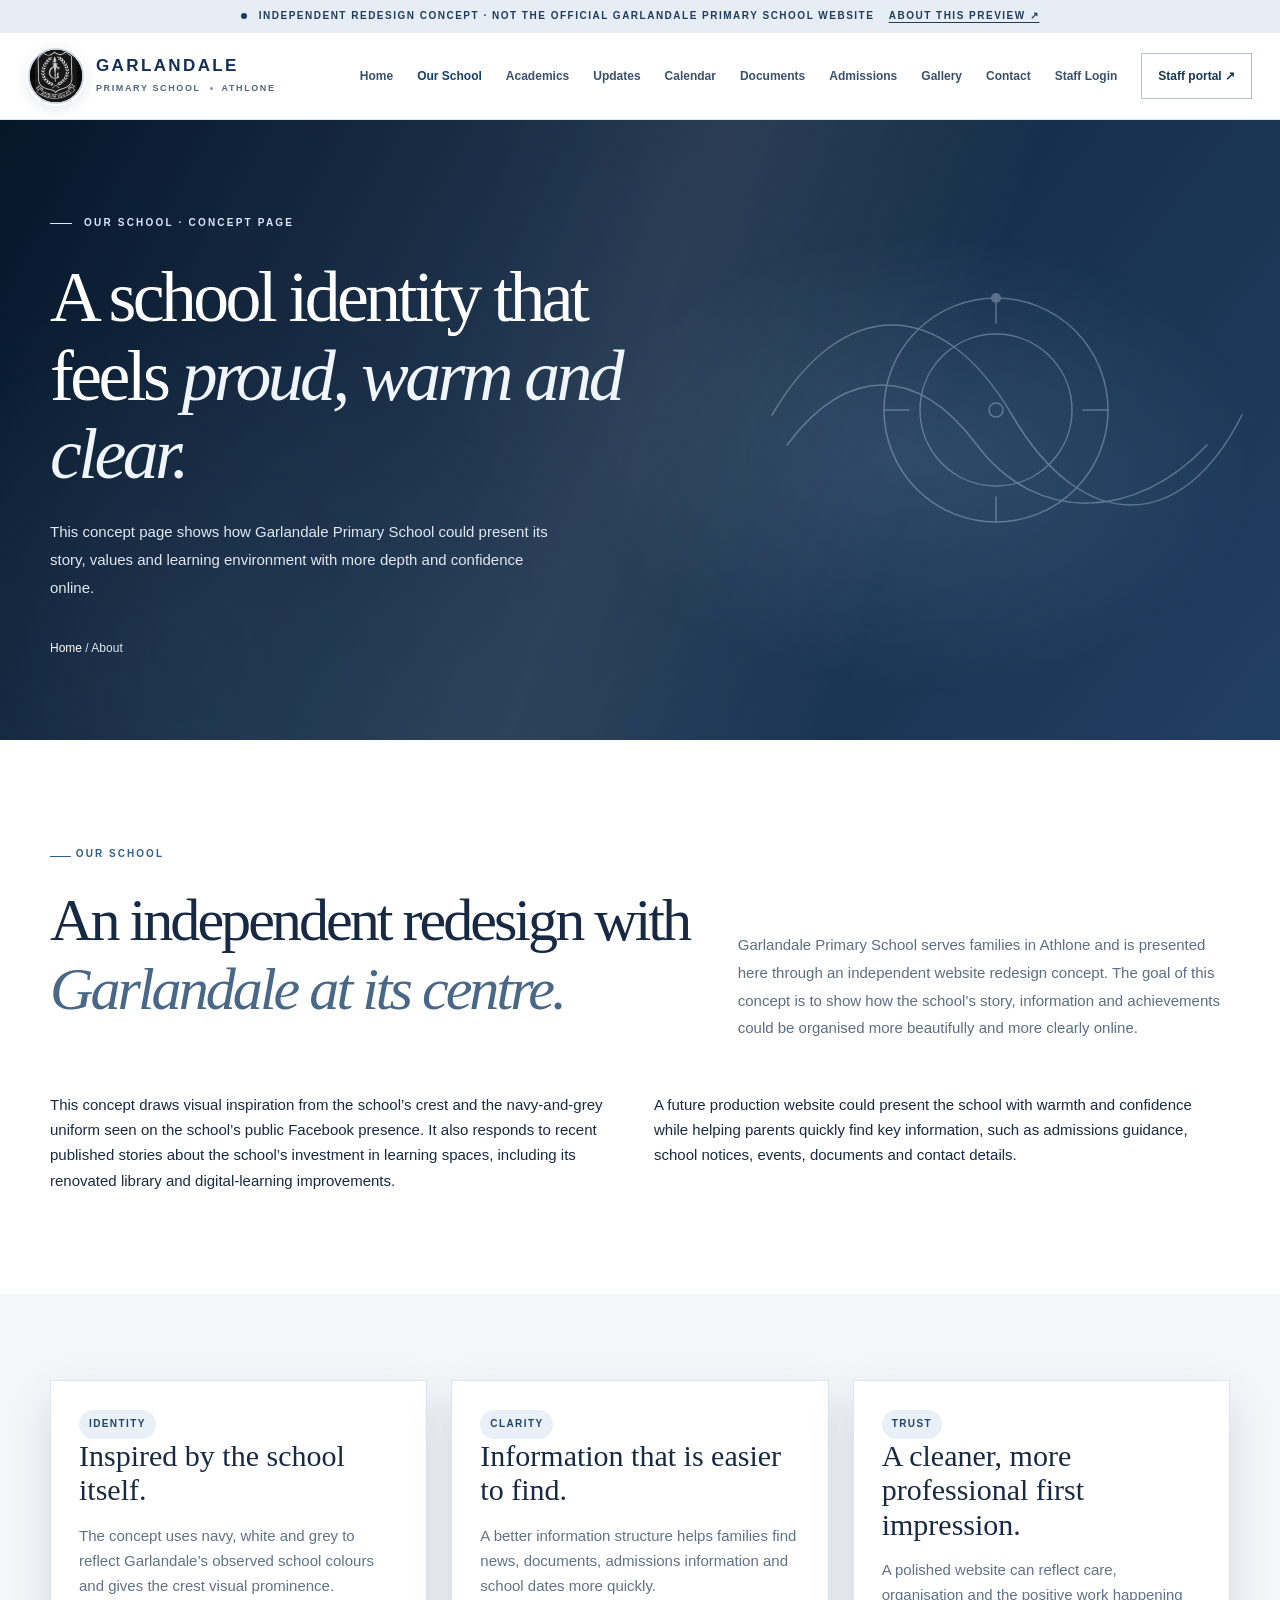
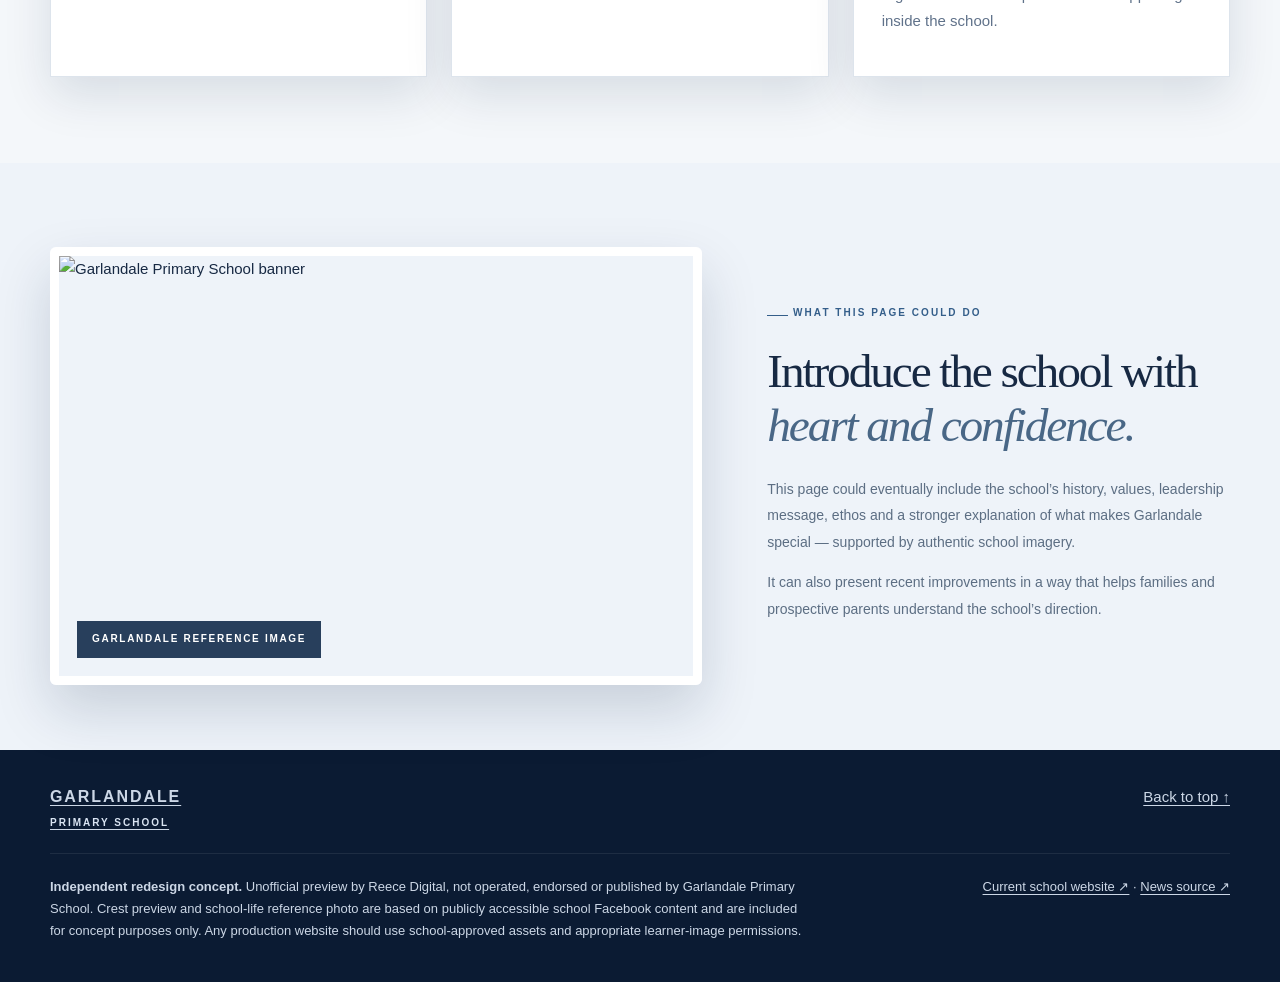
==== commit dc6c1a74: "Restore approved Garlandale photo references, captions, and school banner while retaining social met" ====
--- a/about.html
+++ b/about.html
@@ -13,5 +13,5 @@
 </svg></div><div class="hero-ring" style="right:-140px;top:-250px;width:560px;height:560px"></div><div class="hero-ring" style="right:80px;top:-130px;width:420px;height:420px"></div><div class="content"><p class="kicker"><span></span> OUR SCHOOL · CONCEPT PAGE</p><h1>A school identity that feels <em>proud, warm and clear.</em></h1><p class="lead">This concept page shows how Garlandale Primary School could present its story, values and learning environment with more depth and confidence online.</p><nav class="breadcrumbs"><a href="index.html">Home</a> / About</nav></div></section></main>
 <section class="section"><div class="content"><div class="section-head reveal"><div><p class="section-overline"><span></span> OUR SCHOOL</p><h2>An independent redesign with<br><em>Garlandale at its centre.</em></h2></div><p>Garlandale Primary School serves families in Athlone and is presented here through an independent website redesign concept. The goal of this concept is to show how the school’s story, information and achievements could be organised more beautifully and more clearly online.</p></div><div class="two-col-copy reveal"><p>This concept draws visual inspiration from the school’s crest and the navy-and-grey uniform seen on the school’s public Facebook presence. It also responds to recent published stories about the school’s investment in learning spaces, including its renovated library and digital-learning improvements.</p><p>A future production website could present the school with warmth and confidence while helping parents quickly find key information, such as admissions guidance, school notices, events, documents and contact details.</p></div></div></section>
 <section class="section progress-section"><div class="content"><div class="grid-3"><article class="card pad reveal"><span class="chip">Identity</span><h3>Inspired by the school itself.</h3><p class="muted">The concept uses navy, white and grey to reflect Garlandale’s observed school colours and gives the crest visual prominence.</p></article><article class="card pad reveal"><span class="chip">Clarity</span><h3>Information that is easier to find.</h3><p class="muted">A better information structure helps families find news, documents, admissions information and school dates more quickly.</p></article><article class="card pad reveal"><span class="chip">Trust</span><h3>A cleaner, more professional first impression.</h3><p class="muted">A polished website can reflect care, organisation and the positive work happening inside the school.</p></article></div></div></section>
-<section class="school-life-photo-section"><div class="content school-life-photo-grid"><div class="school-photo-frame reveal"><img src="library-concept.svg" alt="Garlandale Primary School banner" onerror="this.onerror=null;this.src='school-community-concept.svg'"><span class="school-photo-stamp">GARLANDALE REFERENCE IMAGE</span></div><div class="school-life-photo-copy reveal"><p class="section-overline"><span></span> WHAT THIS PAGE COULD DO</p><h2>Introduce the school with<br><em>heart and confidence.</em></h2><p>This page could eventually include the school’s history, values, leadership message, ethos and a stronger explanation of what makes Garlandale special — supported by authentic school imagery.</p><p>It can also present recent improvements in a way that helps families and prospective parents understand the school’s direction.</p></div></div></section>
-<footer class="footer" id="concept-info"><div class="content footer-top"><a href="#top" class="footer-brand">GARLANDALE <span>PRIMARY SCHOOL</span></a><a href="#top">Back to top ↑</a></div><div class="content footer-bottom"><p><strong>Independent redesign concept.</strong> Unofficial preview by Reece Digital, not operated, endorsed or published by Garlandale Primary School. School crest is shown for identification; learner photographs are omitted pending school permission. Any production website should use school-approved assets and appropriate learner-image permissions.</p><p><a href="https://garlandaleprimary.wordpress.com/" target="_blank" rel="noopener noreferrer">Current school website ↗</a> · <a href="https://athlonenews.co.za/news/2026-10-28-garlandale-primary-school-unveils-renovated-library/" target="_blank" rel="noopener noreferrer">News source ↗</a></p></div></footer><dialog class="staff-dialog" id="staff-dialog" aria-labelledby="staff-title"><button id="close-staff" type="button" class="dialog-close" aria-label="Close preview">×</button><div class="dialog-kicker">FUTURE FUNCTIONALITY</div><h2 id="staff-title">A simpler way to manage school updates.</h2><p>A secure staff dashboard could allow authorised team members to manage website content without needing to edit code.</p><div class="dialog-options"><span>✦ Post announcements</span><span>▤ Update school calendar</span><span>⇩ Share documents</span><span>▧ Manage approved photographs</span></div><p class="dialog-footnote">Concept preview only. No real staff accounts or shared content storage are connected.</p><button class="btn btn-gold" type="button" id="staff-done">Close preview <span>→</span></button></dialog><script src="script.js"></script></body></html>+<section class="school-life-photo-section"><div class="content school-life-photo-grid"><div class="school-photo-frame reveal"><img src="https://garlandaleprimary.wordpress.com/wp-content/uploads/2016/02/garlandale_primary_banner-1.jpg?w=700" alt="Garlandale Primary School banner" onerror="this.onerror=null;this.src='garlandale-photo-left.jpg'"><span class="school-photo-stamp">GARLANDALE REFERENCE IMAGE</span></div><div class="school-life-photo-copy reveal"><p class="section-overline"><span></span> WHAT THIS PAGE COULD DO</p><h2>Introduce the school with<br><em>heart and confidence.</em></h2><p>This page could eventually include the school’s history, values, leadership message, ethos and a stronger explanation of what makes Garlandale special — supported by authentic school imagery.</p><p>It can also present recent improvements in a way that helps families and prospective parents understand the school’s direction.</p></div></div></section>
+<footer class="footer" id="concept-info"><div class="content footer-top"><a href="#top" class="footer-brand">GARLANDALE <span>PRIMARY SCHOOL</span></a><a href="#top">Back to top ↑</a></div><div class="content footer-bottom"><p><strong>Independent redesign concept.</strong> Unofficial preview by Reece Digital, not operated, endorsed or published by Garlandale Primary School. Crest preview and school-life reference photo are based on publicly accessible school Facebook content and are included for concept purposes only. Any production website should use school-approved assets and appropriate learner-image permissions.</p><p><a href="https://garlandaleprimary.wordpress.com/" target="_blank" rel="noopener noreferrer">Current school website ↗</a> · <a href="https://athlonenews.co.za/news/2026-10-28-garlandale-primary-school-unveils-renovated-library/" target="_blank" rel="noopener noreferrer">News source ↗</a></p></div></footer><dialog class="staff-dialog" id="staff-dialog" aria-labelledby="staff-title"><button id="close-staff" type="button" class="dialog-close" aria-label="Close preview">×</button><div class="dialog-kicker">FUTURE FUNCTIONALITY</div><h2 id="staff-title">A simpler way to manage school updates.</h2><p>A secure staff dashboard could allow authorised team members to manage website content without needing to edit code.</p><div class="dialog-options"><span>✦ Post announcements</span><span>▤ Update school calendar</span><span>⇩ Share documents</span><span>▧ Manage approved photographs</span></div><p class="dialog-footnote">Concept preview only. No real staff accounts or shared content storage are connected.</p><button class="btn btn-gold" type="button" id="staff-done">Close preview <span>→</span></button></dialog><script src="script.js"></script></body></html>
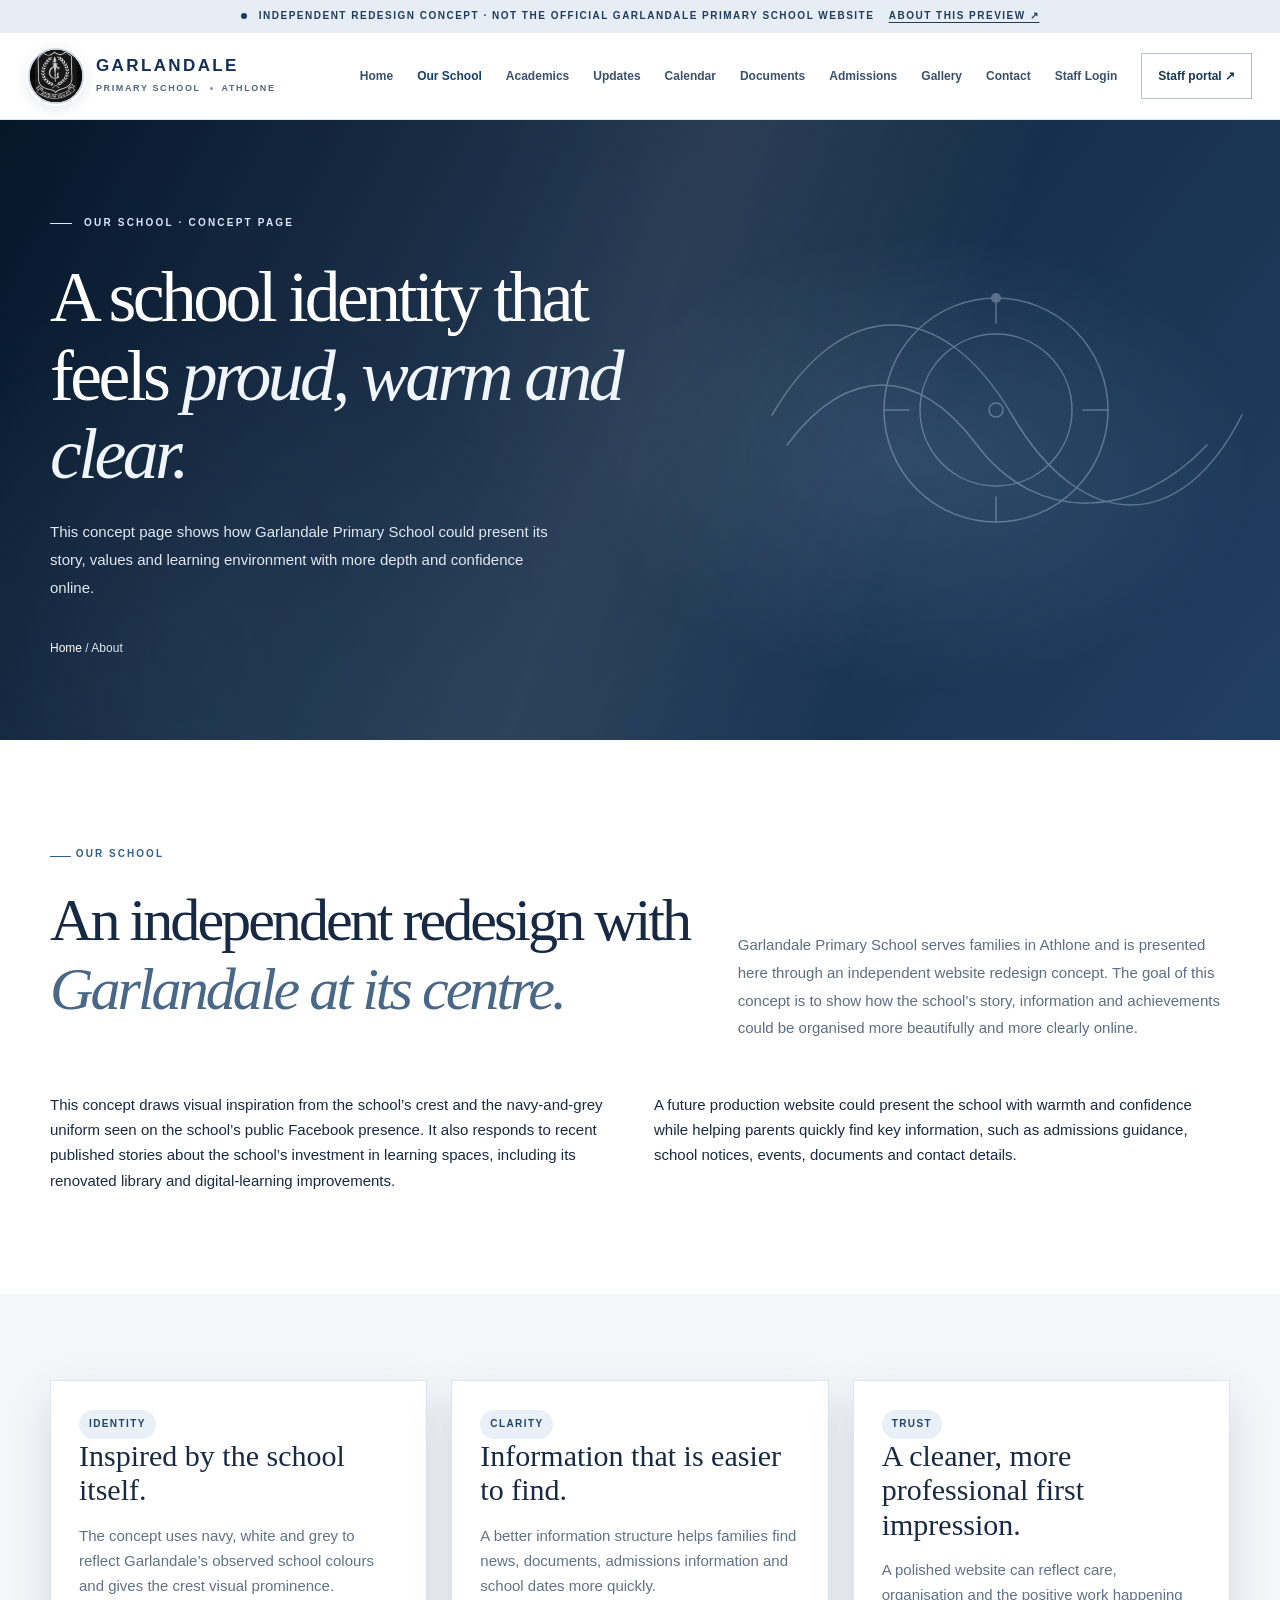
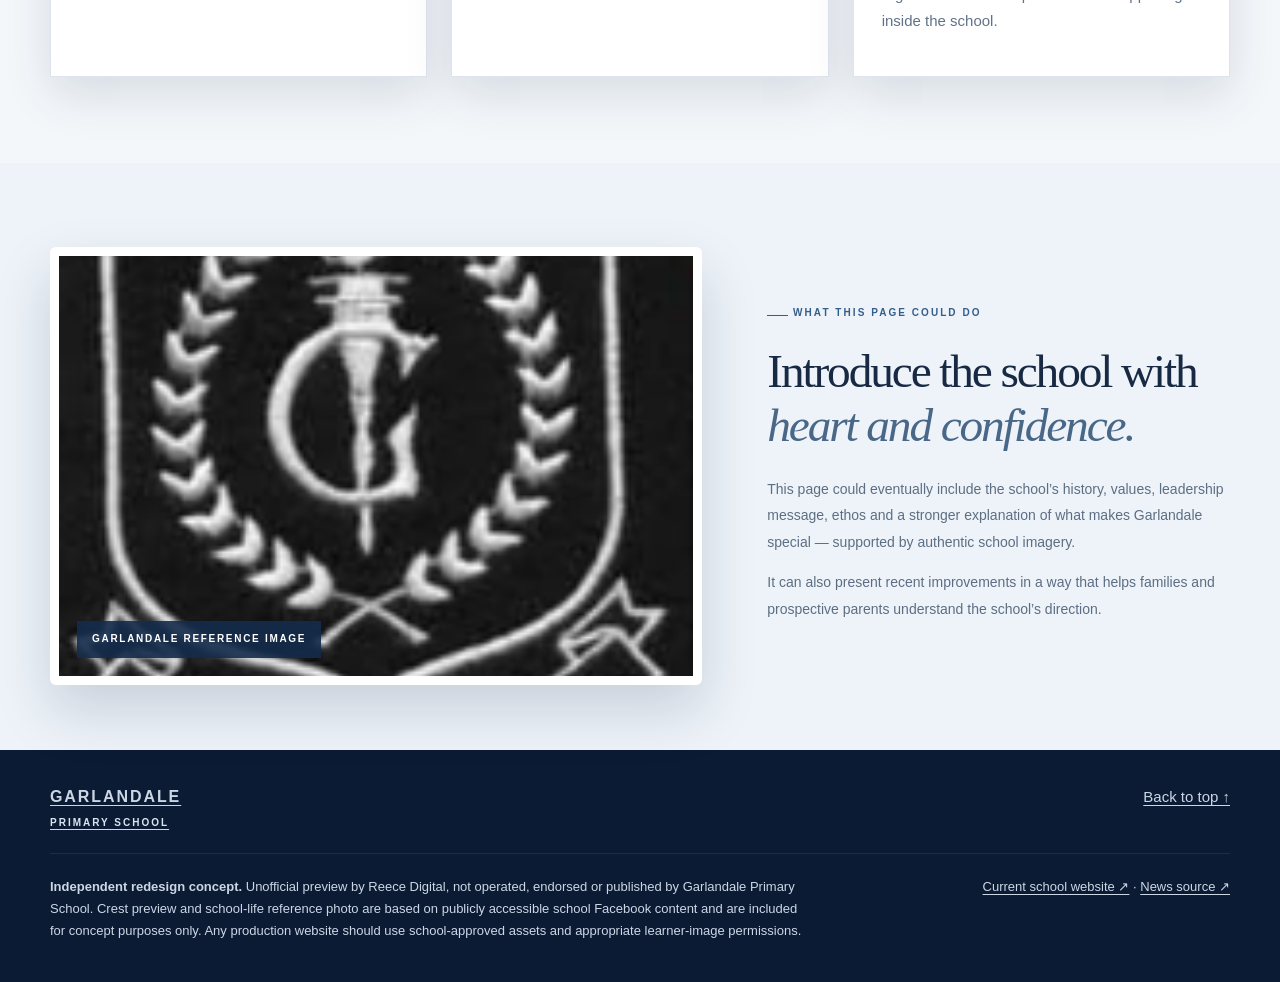
==== commit b9c35449: "Use safe visual fallback only if school photographs are unavailable" ====
--- a/about.html
+++ b/about.html
@@ -13,5 +13,5 @@
 </svg></div><div class="hero-ring" style="right:-140px;top:-250px;width:560px;height:560px"></div><div class="hero-ring" style="right:80px;top:-130px;width:420px;height:420px"></div><div class="content"><p class="kicker"><span></span> OUR SCHOOL · CONCEPT PAGE</p><h1>A school identity that feels <em>proud, warm and clear.</em></h1><p class="lead">This concept page shows how Garlandale Primary School could present its story, values and learning environment with more depth and confidence online.</p><nav class="breadcrumbs"><a href="index.html">Home</a> / About</nav></div></section></main>
 <section class="section"><div class="content"><div class="section-head reveal"><div><p class="section-overline"><span></span> OUR SCHOOL</p><h2>An independent redesign with<br><em>Garlandale at its centre.</em></h2></div><p>Garlandale Primary School serves families in Athlone and is presented here through an independent website redesign concept. The goal of this concept is to show how the school’s story, information and achievements could be organised more beautifully and more clearly online.</p></div><div class="two-col-copy reveal"><p>This concept draws visual inspiration from the school’s crest and the navy-and-grey uniform seen on the school’s public Facebook presence. It also responds to recent published stories about the school’s investment in learning spaces, including its renovated library and digital-learning improvements.</p><p>A future production website could present the school with warmth and confidence while helping parents quickly find key information, such as admissions guidance, school notices, events, documents and contact details.</p></div></div></section>
 <section class="section progress-section"><div class="content"><div class="grid-3"><article class="card pad reveal"><span class="chip">Identity</span><h3>Inspired by the school itself.</h3><p class="muted">The concept uses navy, white and grey to reflect Garlandale’s observed school colours and gives the crest visual prominence.</p></article><article class="card pad reveal"><span class="chip">Clarity</span><h3>Information that is easier to find.</h3><p class="muted">A better information structure helps families find news, documents, admissions information and school dates more quickly.</p></article><article class="card pad reveal"><span class="chip">Trust</span><h3>A cleaner, more professional first impression.</h3><p class="muted">A polished website can reflect care, organisation and the positive work happening inside the school.</p></article></div></div></section>
-<section class="school-life-photo-section"><div class="content school-life-photo-grid"><div class="school-photo-frame reveal"><img src="https://garlandaleprimary.wordpress.com/wp-content/uploads/2016/02/garlandale_primary_banner-1.jpg?w=700" alt="Garlandale Primary School banner" onerror="this.onerror=null;this.src='garlandale-photo-left.jpg'"><span class="school-photo-stamp">GARLANDALE REFERENCE IMAGE</span></div><div class="school-life-photo-copy reveal"><p class="section-overline"><span></span> WHAT THIS PAGE COULD DO</p><h2>Introduce the school with<br><em>heart and confidence.</em></h2><p>This page could eventually include the school’s history, values, leadership message, ethos and a stronger explanation of what makes Garlandale special — supported by authentic school imagery.</p><p>It can also present recent improvements in a way that helps families and prospective parents understand the school’s direction.</p></div></div></section>
+<section class="school-life-photo-section"><div class="content school-life-photo-grid"><div class="school-photo-frame reveal"><img src="https://garlandaleprimary.wordpress.com/wp-content/uploads/2016/02/garlandale_primary_banner-1.jpg?w=700" alt="Garlandale Primary School banner" onerror="this.onerror=null;this.src='garlandale-school-crest.png'"><span class="school-photo-stamp">GARLANDALE REFERENCE IMAGE</span></div><div class="school-life-photo-copy reveal"><p class="section-overline"><span></span> WHAT THIS PAGE COULD DO</p><h2>Introduce the school with<br><em>heart and confidence.</em></h2><p>This page could eventually include the school’s history, values, leadership message, ethos and a stronger explanation of what makes Garlandale special — supported by authentic school imagery.</p><p>It can also present recent improvements in a way that helps families and prospective parents understand the school’s direction.</p></div></div></section>
 <footer class="footer" id="concept-info"><div class="content footer-top"><a href="#top" class="footer-brand">GARLANDALE <span>PRIMARY SCHOOL</span></a><a href="#top">Back to top ↑</a></div><div class="content footer-bottom"><p><strong>Independent redesign concept.</strong> Unofficial preview by Reece Digital, not operated, endorsed or published by Garlandale Primary School. Crest preview and school-life reference photo are based on publicly accessible school Facebook content and are included for concept purposes only. Any production website should use school-approved assets and appropriate learner-image permissions.</p><p><a href="https://garlandaleprimary.wordpress.com/" target="_blank" rel="noopener noreferrer">Current school website ↗</a> · <a href="https://athlonenews.co.za/news/2026-10-28-garlandale-primary-school-unveils-renovated-library/" target="_blank" rel="noopener noreferrer">News source ↗</a></p></div></footer><dialog class="staff-dialog" id="staff-dialog" aria-labelledby="staff-title"><button id="close-staff" type="button" class="dialog-close" aria-label="Close preview">×</button><div class="dialog-kicker">FUTURE FUNCTIONALITY</div><h2 id="staff-title">A simpler way to manage school updates.</h2><p>A secure staff dashboard could allow authorised team members to manage website content without needing to edit code.</p><div class="dialog-options"><span>✦ Post announcements</span><span>▤ Update school calendar</span><span>⇩ Share documents</span><span>▧ Manage approved photographs</span></div><p class="dialog-footnote">Concept preview only. No real staff accounts or shared content storage are connected.</p><button class="btn btn-gold" type="button" id="staff-done">Close preview <span>→</span></button></dialog><script src="script.js"></script></body></html>
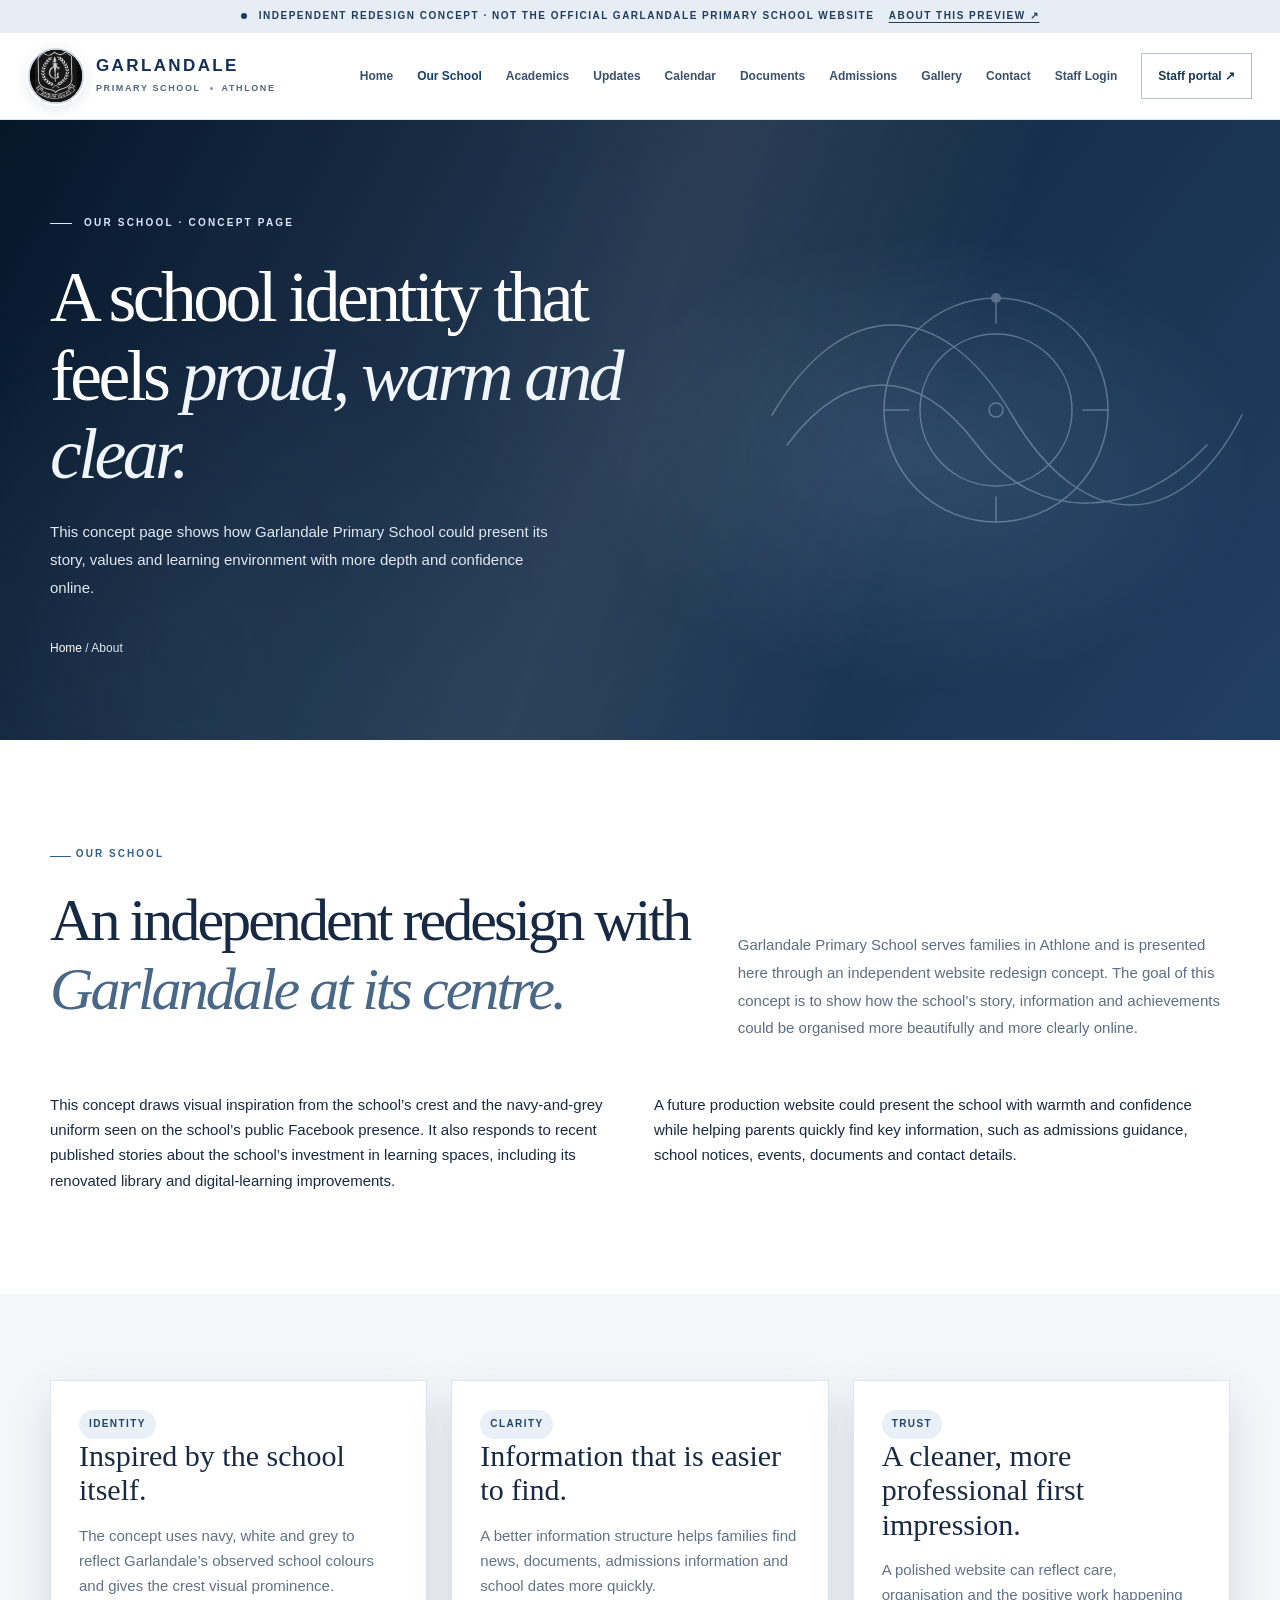
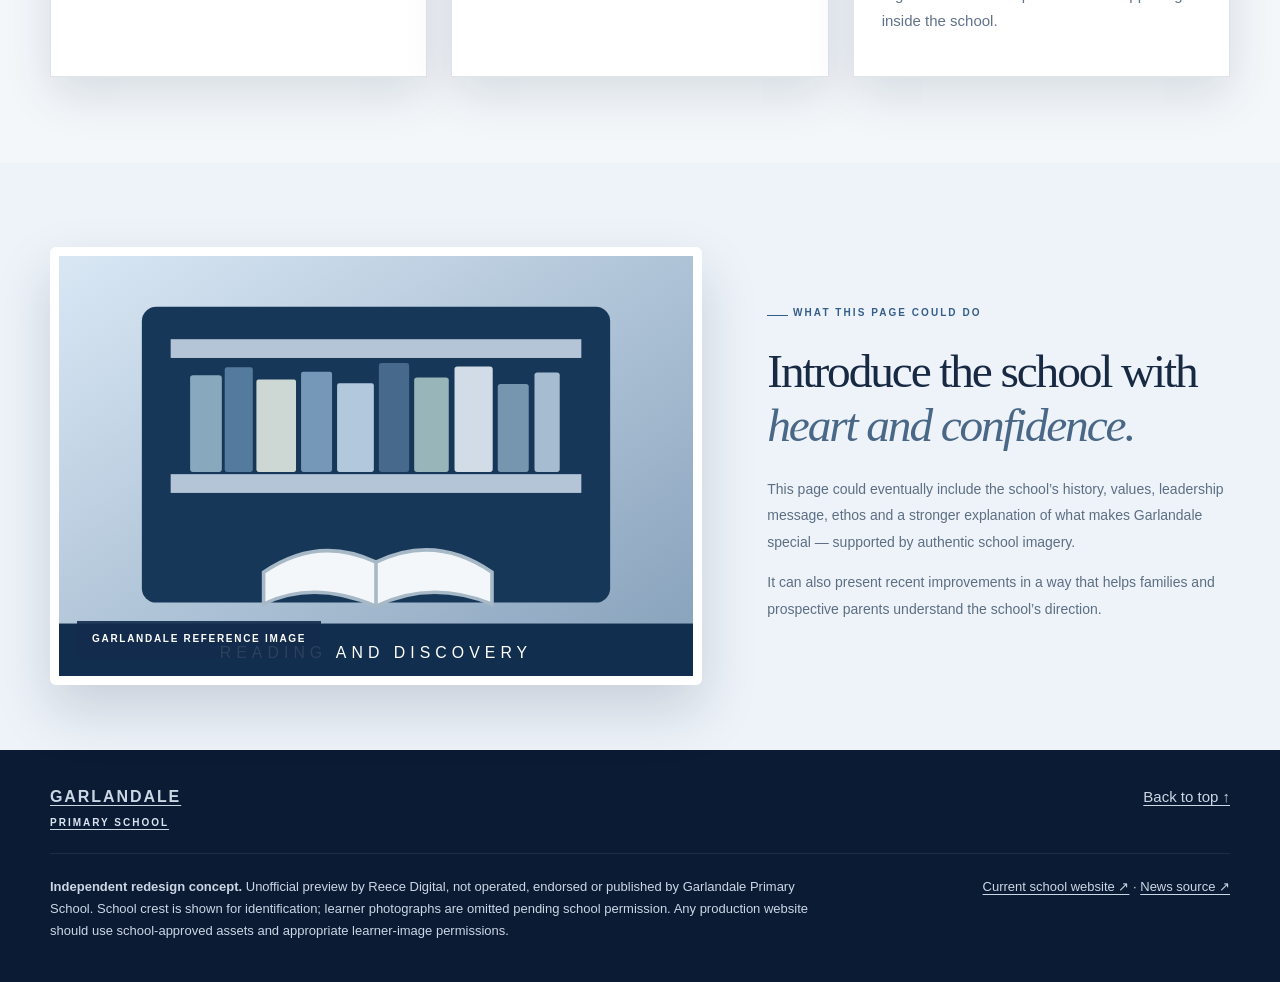
==== commit b6c79e23: "Add files via upload" ====
--- a/about.html
+++ b/about.html
@@ -1,4 +1,4 @@
-<!doctype html><html lang="en"><head><meta charset="utf-8"><meta name="robots" content="noindex,nofollow"><meta name="viewport" content="width=device-width,initial-scale=1"><meta name="theme-color" content="#122c4d"><meta name="description" content="About Garlandale Primary School website concept."><title>About | Garlandale Primary School Concept</title><link rel="stylesheet" href="styles.css"><link rel="icon" type="image/png" href="garlandale-school-crest.png"><link rel="apple-touch-icon" href="garlandale-school-crest.png"><link rel="canonical" href="https://fredrock007.github.io/garlandale-primary-redesign/about.html"><meta property="og:type" content="website"><meta property="og:site_name" content="Garlandale Primary School — Independent Concept"><meta property="og:title" content="About | Garlandale Primary School Concept"><meta property="og:description" content="Explore an independent Garlandale Primary School website redesign concept by Reece Digital, featuring school information, a calendar, gallery and demonstration staff portal."><meta property="og:url" content="https://fredrock007.github.io/garlandale-primary-redesign/about.html"><meta property="og:image" content="https://fredrock007.github.io/garlandale-primary-redesign/garlandale-school-crest.png"><meta property="og:image:alt" content="Garlandale Primary School crest — Wisdom Builds"><meta name="twitter:card" content="summary"><meta name="twitter:title" content="About | Garlandale Primary School Concept"><meta name="twitter:description" content="Explore an independent Garlandale Primary School website redesign concept by Reece Digital, featuring school information, a calendar, gallery and demonstration staff portal."><meta name="twitter:image" content="https://fredrock007.github.io/garlandale-primary-redesign/garlandale-school-crest.png"></head><body data-page="about"><div class="concept"><span class="concept-dot"></span> Independent redesign concept · Not the official Garlandale Primary School website <a href="#concept-info">About this preview ↗</a></div><header class="header" id="top"><div class="navwrap"><a href="index.html" class="identity" aria-label="Garlandale Primary concept home"><span class="identity-mark"><img src="garlandale-school-crest.png" alt=""></span><span><strong>GARLANDALE</strong><small>PRIMARY SCHOOL <i></i> ATHLONE</small></span></a><button class="menu-toggle" type="button" aria-label="Open navigation" aria-controls="main-nav" aria-expanded="false"><span></span><span></span><span></span></button><nav id="main-nav" aria-label="Main navigation"><a href="index.html" data-nav="home">Home</a><a href="about.html" data-nav="about">Our School</a><a href="academics.html" data-nav="academics">Academics</a><a href="updates.html" data-nav="updates">Updates</a><a href="calendar.html" data-nav="calendar">Calendar</a><a href="documents.html" data-nav="documents">Documents</a><a href="admissions.html" data-nav="admissions">Admissions</a><a href="gallery.html" data-nav="gallery">Gallery</a><a href="contact.html" data-nav="contact">Contact</a><a href="staff-login.html" data-nav="staff-login">Staff Login</a><button type="button" class="staff-button" id="open-staff">Staff portal <span aria-hidden="true">↗</span></button></nav></div></header>
+<!doctype html><html lang="en"><head><meta charset="utf-8"><meta name="robots" content="noindex,nofollow"><meta name="viewport" content="width=device-width,initial-scale=1"><meta name="theme-color" content="#122c4d"><meta name="description" content="About Garlandale Primary School website concept."><title>About | Garlandale Primary School Concept</title><link rel="stylesheet" href="styles.css"></head><body data-page="about"><div class="concept"><span class="concept-dot"></span> Independent redesign concept · Not the official Garlandale Primary School website <a href="#concept-info">About this preview ↗</a></div><header class="header" id="top"><div class="navwrap"><a href="index.html" class="identity" aria-label="Garlandale Primary concept home"><span class="identity-mark"><img src="garlandale-school-crest.png" alt=""></span><span><strong>GARLANDALE</strong><small>PRIMARY SCHOOL <i></i> ATHLONE</small></span></a><button class="menu-toggle" type="button" aria-label="Open navigation" aria-controls="main-nav" aria-expanded="false"><span></span><span></span><span></span></button><nav id="main-nav" aria-label="Main navigation"><a href="index.html" data-nav="home">Home</a><a href="about.html" data-nav="about">Our School</a><a href="academics.html" data-nav="academics">Academics</a><a href="updates.html" data-nav="updates">Updates</a><a href="calendar.html" data-nav="calendar">Calendar</a><a href="documents.html" data-nav="documents">Documents</a><a href="admissions.html" data-nav="admissions">Admissions</a><a href="gallery.html" data-nav="gallery">Gallery</a><a href="contact.html" data-nav="contact">Contact</a><a href="staff-login.html" data-nav="staff-login">Staff Login</a><button type="button" class="staff-button" id="open-staff">Staff portal <span aria-hidden="true">↗</span></button></nav></div></header>
 <main><section class="page-hero"><div class="banner-art art-about" aria-hidden="true"><svg viewBox="0 0 530 350" fill="none" stroke="currentColor" stroke-width="1.5" stroke-linecap="round" stroke-linejoin="round">
   <g class="gp-waves">
     <path class="gp-wave gp-wave-one" d="M60 160 C130 40 230 40 300 160 S470 280 530 160"/>
@@ -13,5 +13,5 @@
 </svg></div><div class="hero-ring" style="right:-140px;top:-250px;width:560px;height:560px"></div><div class="hero-ring" style="right:80px;top:-130px;width:420px;height:420px"></div><div class="content"><p class="kicker"><span></span> OUR SCHOOL · CONCEPT PAGE</p><h1>A school identity that feels <em>proud, warm and clear.</em></h1><p class="lead">This concept page shows how Garlandale Primary School could present its story, values and learning environment with more depth and confidence online.</p><nav class="breadcrumbs"><a href="index.html">Home</a> / About</nav></div></section></main>
 <section class="section"><div class="content"><div class="section-head reveal"><div><p class="section-overline"><span></span> OUR SCHOOL</p><h2>An independent redesign with<br><em>Garlandale at its centre.</em></h2></div><p>Garlandale Primary School serves families in Athlone and is presented here through an independent website redesign concept. The goal of this concept is to show how the school’s story, information and achievements could be organised more beautifully and more clearly online.</p></div><div class="two-col-copy reveal"><p>This concept draws visual inspiration from the school’s crest and the navy-and-grey uniform seen on the school’s public Facebook presence. It also responds to recent published stories about the school’s investment in learning spaces, including its renovated library and digital-learning improvements.</p><p>A future production website could present the school with warmth and confidence while helping parents quickly find key information, such as admissions guidance, school notices, events, documents and contact details.</p></div></div></section>
 <section class="section progress-section"><div class="content"><div class="grid-3"><article class="card pad reveal"><span class="chip">Identity</span><h3>Inspired by the school itself.</h3><p class="muted">The concept uses navy, white and grey to reflect Garlandale’s observed school colours and gives the crest visual prominence.</p></article><article class="card pad reveal"><span class="chip">Clarity</span><h3>Information that is easier to find.</h3><p class="muted">A better information structure helps families find news, documents, admissions information and school dates more quickly.</p></article><article class="card pad reveal"><span class="chip">Trust</span><h3>A cleaner, more professional first impression.</h3><p class="muted">A polished website can reflect care, organisation and the positive work happening inside the school.</p></article></div></div></section>
-<section class="school-life-photo-section"><div class="content school-life-photo-grid"><div class="school-photo-frame reveal"><img src="https://garlandaleprimary.wordpress.com/wp-content/uploads/2016/02/garlandale_primary_banner-1.jpg?w=700" alt="Garlandale Primary School banner" onerror="this.onerror=null;this.src='garlandale-school-crest.png'"><span class="school-photo-stamp">GARLANDALE REFERENCE IMAGE</span></div><div class="school-life-photo-copy reveal"><p class="section-overline"><span></span> WHAT THIS PAGE COULD DO</p><h2>Introduce the school with<br><em>heart and confidence.</em></h2><p>This page could eventually include the school’s history, values, leadership message, ethos and a stronger explanation of what makes Garlandale special — supported by authentic school imagery.</p><p>It can also present recent improvements in a way that helps families and prospective parents understand the school’s direction.</p></div></div></section>
-<footer class="footer" id="concept-info"><div class="content footer-top"><a href="#top" class="footer-brand">GARLANDALE <span>PRIMARY SCHOOL</span></a><a href="#top">Back to top ↑</a></div><div class="content footer-bottom"><p><strong>Independent redesign concept.</strong> Unofficial preview by Reece Digital, not operated, endorsed or published by Garlandale Primary School. Crest preview and school-life reference photo are based on publicly accessible school Facebook content and are included for concept purposes only. Any production website should use school-approved assets and appropriate learner-image permissions.</p><p><a href="https://garlandaleprimary.wordpress.com/" target="_blank" rel="noopener noreferrer">Current school website ↗</a> · <a href="https://athlonenews.co.za/news/2026-10-28-garlandale-primary-school-unveils-renovated-library/" target="_blank" rel="noopener noreferrer">News source ↗</a></p></div></footer><dialog class="staff-dialog" id="staff-dialog" aria-labelledby="staff-title"><button id="close-staff" type="button" class="dialog-close" aria-label="Close preview">×</button><div class="dialog-kicker">FUTURE FUNCTIONALITY</div><h2 id="staff-title">A simpler way to manage school updates.</h2><p>A secure staff dashboard could allow authorised team members to manage website content without needing to edit code.</p><div class="dialog-options"><span>✦ Post announcements</span><span>▤ Update school calendar</span><span>⇩ Share documents</span><span>▧ Manage approved photographs</span></div><p class="dialog-footnote">Concept preview only. No real staff accounts or shared content storage are connected.</p><button class="btn btn-gold" type="button" id="staff-done">Close preview <span>→</span></button></dialog><script src="script.js"></script></body></html>+<section class="school-life-photo-section"><div class="content school-life-photo-grid"><div class="school-photo-frame reveal"><img src="library-concept.svg" alt="Garlandale Primary School banner" onerror="this.onerror=null;this.src='school-community-concept.svg'"><span class="school-photo-stamp">GARLANDALE REFERENCE IMAGE</span></div><div class="school-life-photo-copy reveal"><p class="section-overline"><span></span> WHAT THIS PAGE COULD DO</p><h2>Introduce the school with<br><em>heart and confidence.</em></h2><p>This page could eventually include the school’s history, values, leadership message, ethos and a stronger explanation of what makes Garlandale special — supported by authentic school imagery.</p><p>It can also present recent improvements in a way that helps families and prospective parents understand the school’s direction.</p></div></div></section>
+<footer class="footer" id="concept-info"><div class="content footer-top"><a href="#top" class="footer-brand">GARLANDALE <span>PRIMARY SCHOOL</span></a><a href="#top">Back to top ↑</a></div><div class="content footer-bottom"><p><strong>Independent redesign concept.</strong> Unofficial preview by Reece Digital, not operated, endorsed or published by Garlandale Primary School. School crest is shown for identification; learner photographs are omitted pending school permission. Any production website should use school-approved assets and appropriate learner-image permissions.</p><p><a href="https://garlandaleprimary.wordpress.com/" target="_blank" rel="noopener noreferrer">Current school website ↗</a> · <a href="https://athlonenews.co.za/news/2026-10-28-garlandale-primary-school-unveils-renovated-library/" target="_blank" rel="noopener noreferrer">News source ↗</a></p></div></footer><dialog class="staff-dialog" id="staff-dialog" aria-labelledby="staff-title"><button id="close-staff" type="button" class="dialog-close" aria-label="Close preview">×</button><div class="dialog-kicker">FUTURE FUNCTIONALITY</div><h2 id="staff-title">A simpler way to manage school updates.</h2><p>A secure staff dashboard could allow authorised team members to manage website content without needing to edit code.</p><div class="dialog-options"><span>✦ Post announcements</span><span>▤ Update school calendar</span><span>⇩ Share documents</span><span>▧ Manage approved photographs</span></div><p class="dialog-footnote">Concept preview only. No real staff accounts or shared content storage are connected.</p><button class="btn btn-gold" type="button" id="staff-done">Close preview <span>→</span></button></dialog><script src="script.js"></script></body></html>
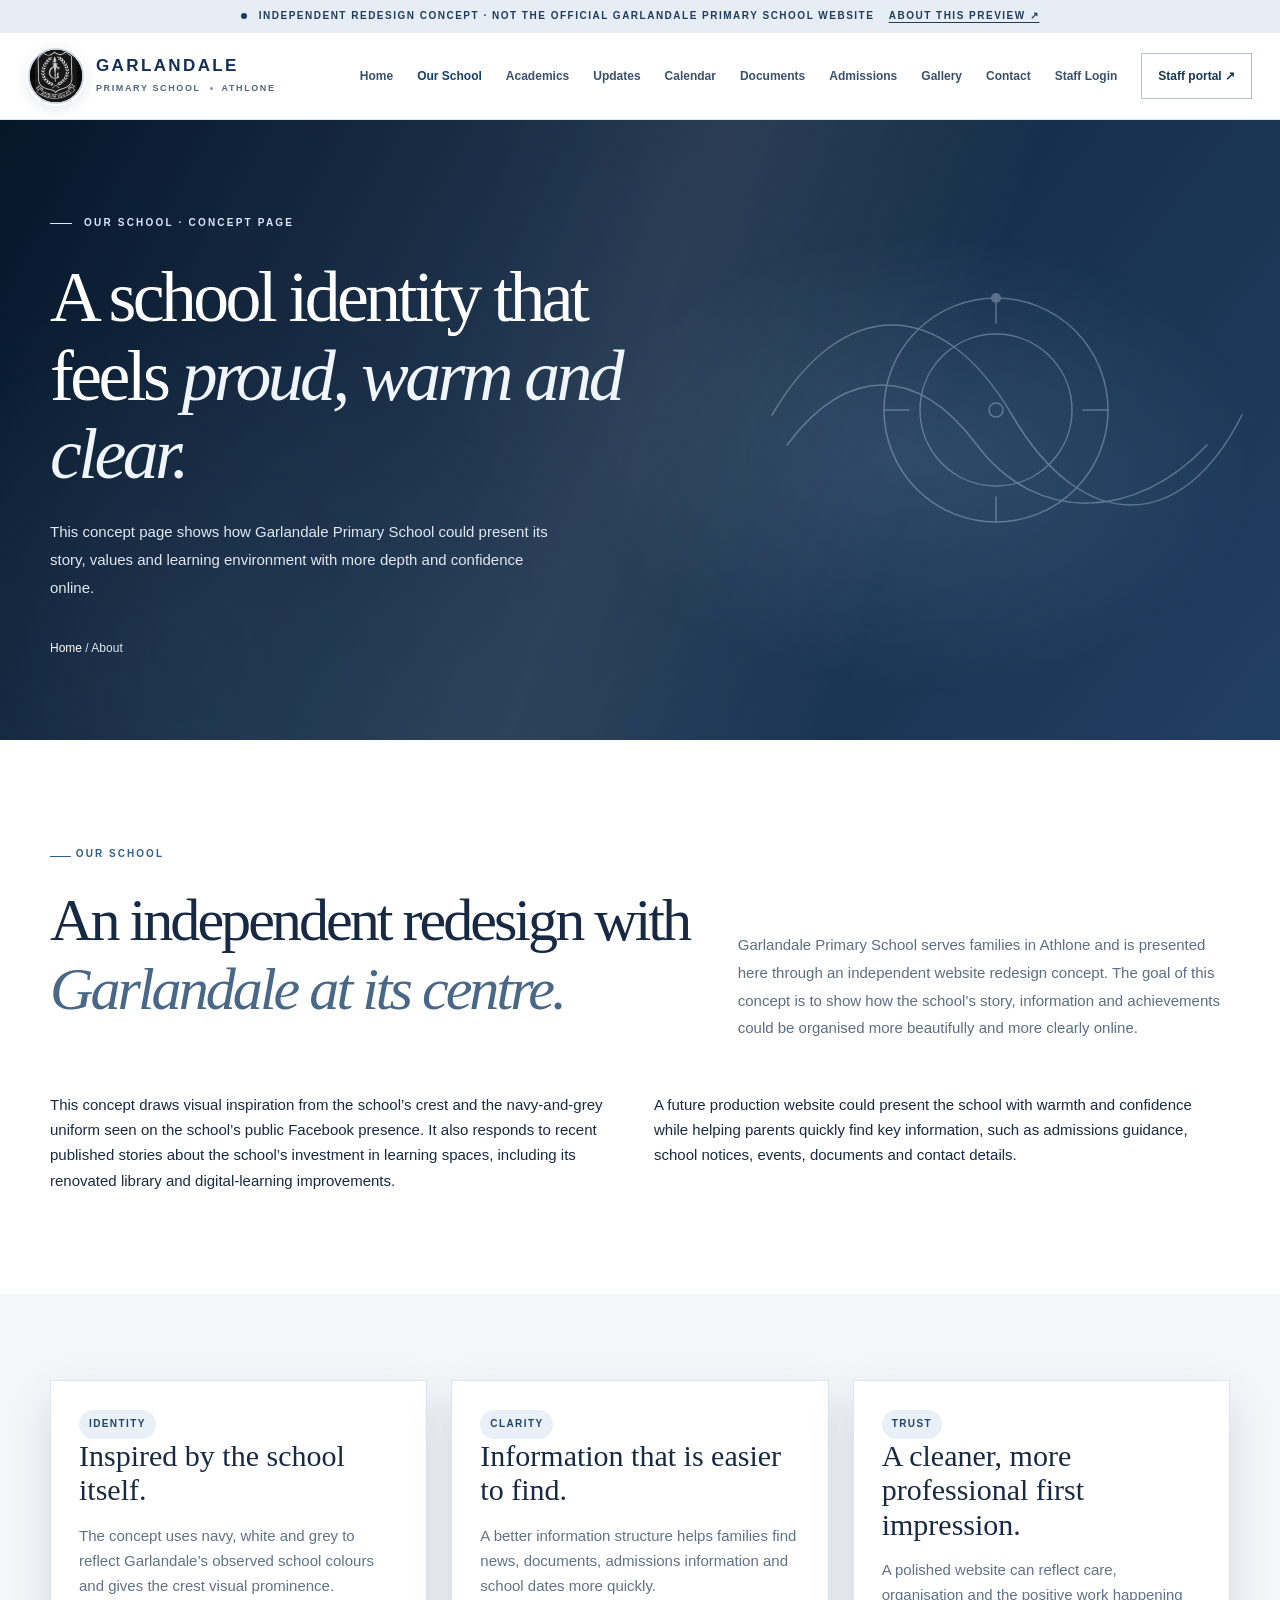
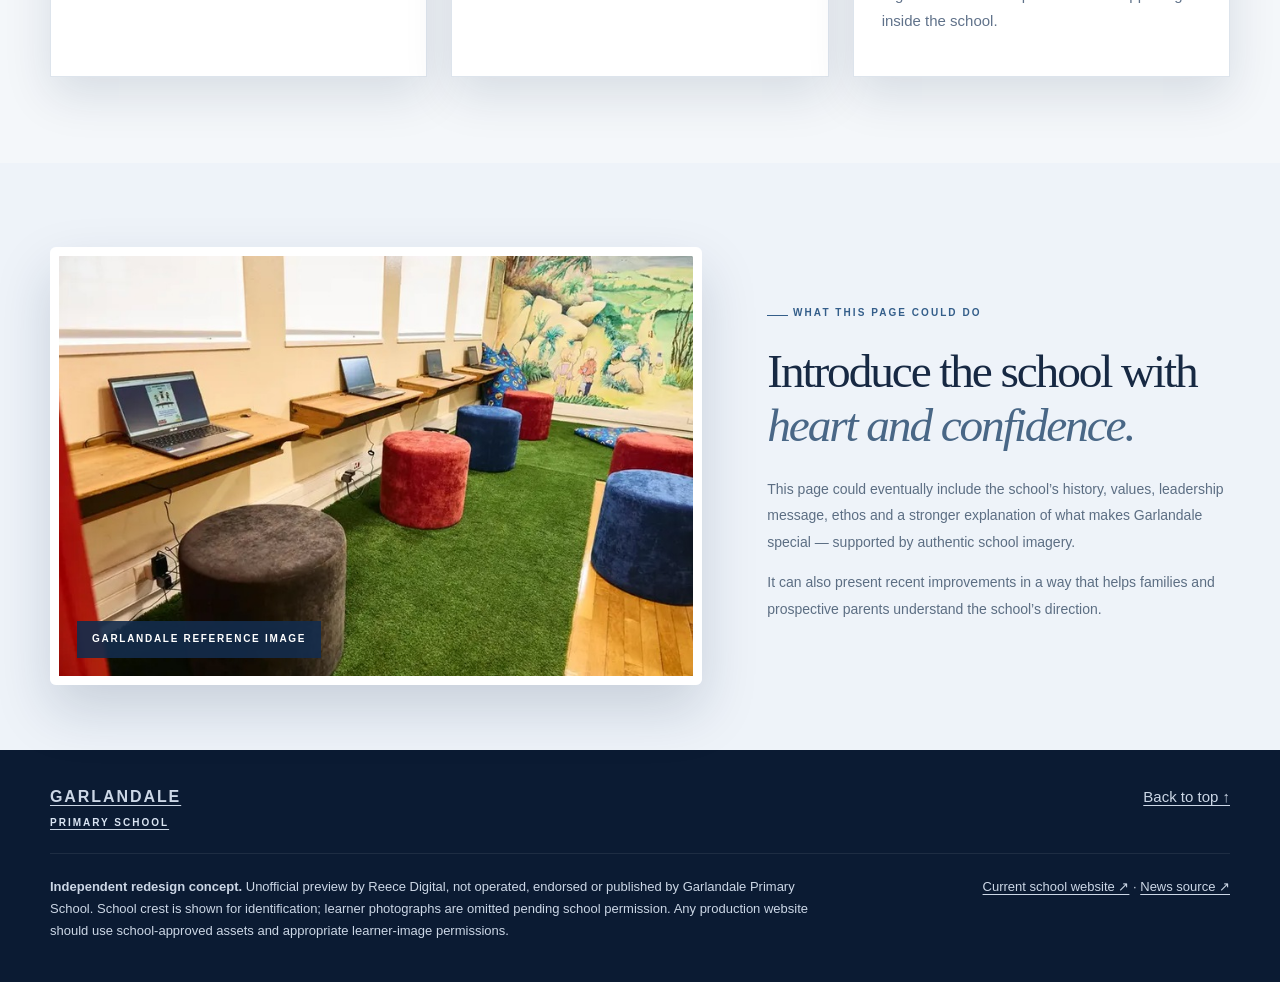
==== commit 3040a96c: "Restore actual Garlandale photos to live site (regression fix)" ====
--- a/about.html
+++ b/about.html
@@ -13,5 +13,5 @@
 </svg></div><div class="hero-ring" style="right:-140px;top:-250px;width:560px;height:560px"></div><div class="hero-ring" style="right:80px;top:-130px;width:420px;height:420px"></div><div class="content"><p class="kicker"><span></span> OUR SCHOOL · CONCEPT PAGE</p><h1>A school identity that feels <em>proud, warm and clear.</em></h1><p class="lead">This concept page shows how Garlandale Primary School could present its story, values and learning environment with more depth and confidence online.</p><nav class="breadcrumbs"><a href="index.html">Home</a> / About</nav></div></section></main>
 <section class="section"><div class="content"><div class="section-head reveal"><div><p class="section-overline"><span></span> OUR SCHOOL</p><h2>An independent redesign with<br><em>Garlandale at its centre.</em></h2></div><p>Garlandale Primary School serves families in Athlone and is presented here through an independent website redesign concept. The goal of this concept is to show how the school’s story, information and achievements could be organised more beautifully and more clearly online.</p></div><div class="two-col-copy reveal"><p>This concept draws visual inspiration from the school’s crest and the navy-and-grey uniform seen on the school’s public Facebook presence. It also responds to recent published stories about the school’s investment in learning spaces, including its renovated library and digital-learning improvements.</p><p>A future production website could present the school with warmth and confidence while helping parents quickly find key information, such as admissions guidance, school notices, events, documents and contact details.</p></div></div></section>
 <section class="section progress-section"><div class="content"><div class="grid-3"><article class="card pad reveal"><span class="chip">Identity</span><h3>Inspired by the school itself.</h3><p class="muted">The concept uses navy, white and grey to reflect Garlandale’s observed school colours and gives the crest visual prominence.</p></article><article class="card pad reveal"><span class="chip">Clarity</span><h3>Information that is easier to find.</h3><p class="muted">A better information structure helps families find news, documents, admissions information and school dates more quickly.</p></article><article class="card pad reveal"><span class="chip">Trust</span><h3>A cleaner, more professional first impression.</h3><p class="muted">A polished website can reflect care, organisation and the positive work happening inside the school.</p></article></div></div></section>
-<section class="school-life-photo-section"><div class="content school-life-photo-grid"><div class="school-photo-frame reveal"><img src="library-concept.svg" alt="Garlandale Primary School banner" onerror="this.onerror=null;this.src='school-community-concept.svg'"><span class="school-photo-stamp">GARLANDALE REFERENCE IMAGE</span></div><div class="school-life-photo-copy reveal"><p class="section-overline"><span></span> WHAT THIS PAGE COULD DO</p><h2>Introduce the school with<br><em>heart and confidence.</em></h2><p>This page could eventually include the school’s history, values, leadership message, ethos and a stronger explanation of what makes Garlandale special — supported by authentic school imagery.</p><p>It can also present recent improvements in a way that helps families and prospective parents understand the school’s direction.</p></div></div></section>
+<section class="school-life-photo-section"><div class="content school-life-photo-grid"><div class="school-photo-frame reveal"><img src="garlandale-digital-learning.jpg" alt="Garlandale Primary School digital learning facility" onerror="this.onerror=null;this.src='garlandale-photo-wide.jpg'"><span class="school-photo-stamp">GARLANDALE REFERENCE IMAGE</span></div><div class="school-life-photo-copy reveal"><p class="section-overline"><span></span> WHAT THIS PAGE COULD DO</p><h2>Introduce the school with<br><em>heart and confidence.</em></h2><p>This page could eventually include the school’s history, values, leadership message, ethos and a stronger explanation of what makes Garlandale special — supported by authentic school imagery.</p><p>It can also present recent improvements in a way that helps families and prospective parents understand the school’s direction.</p></div></div></section>
 <footer class="footer" id="concept-info"><div class="content footer-top"><a href="#top" class="footer-brand">GARLANDALE <span>PRIMARY SCHOOL</span></a><a href="#top">Back to top ↑</a></div><div class="content footer-bottom"><p><strong>Independent redesign concept.</strong> Unofficial preview by Reece Digital, not operated, endorsed or published by Garlandale Primary School. School crest is shown for identification; learner photographs are omitted pending school permission. Any production website should use school-approved assets and appropriate learner-image permissions.</p><p><a href="https://garlandaleprimary.wordpress.com/" target="_blank" rel="noopener noreferrer">Current school website ↗</a> · <a href="https://athlonenews.co.za/news/2026-10-28-garlandale-primary-school-unveils-renovated-library/" target="_blank" rel="noopener noreferrer">News source ↗</a></p></div></footer><dialog class="staff-dialog" id="staff-dialog" aria-labelledby="staff-title"><button id="close-staff" type="button" class="dialog-close" aria-label="Close preview">×</button><div class="dialog-kicker">FUTURE FUNCTIONALITY</div><h2 id="staff-title">A simpler way to manage school updates.</h2><p>A secure staff dashboard could allow authorised team members to manage website content without needing to edit code.</p><div class="dialog-options"><span>✦ Post announcements</span><span>▤ Update school calendar</span><span>⇩ Share documents</span><span>▧ Manage approved photographs</span></div><p class="dialog-footnote">Concept preview only. No real staff accounts or shared content storage are connected.</p><button class="btn btn-gold" type="button" id="staff-done">Close preview <span>→</span></button></dialog><script src="script.js"></script></body></html>
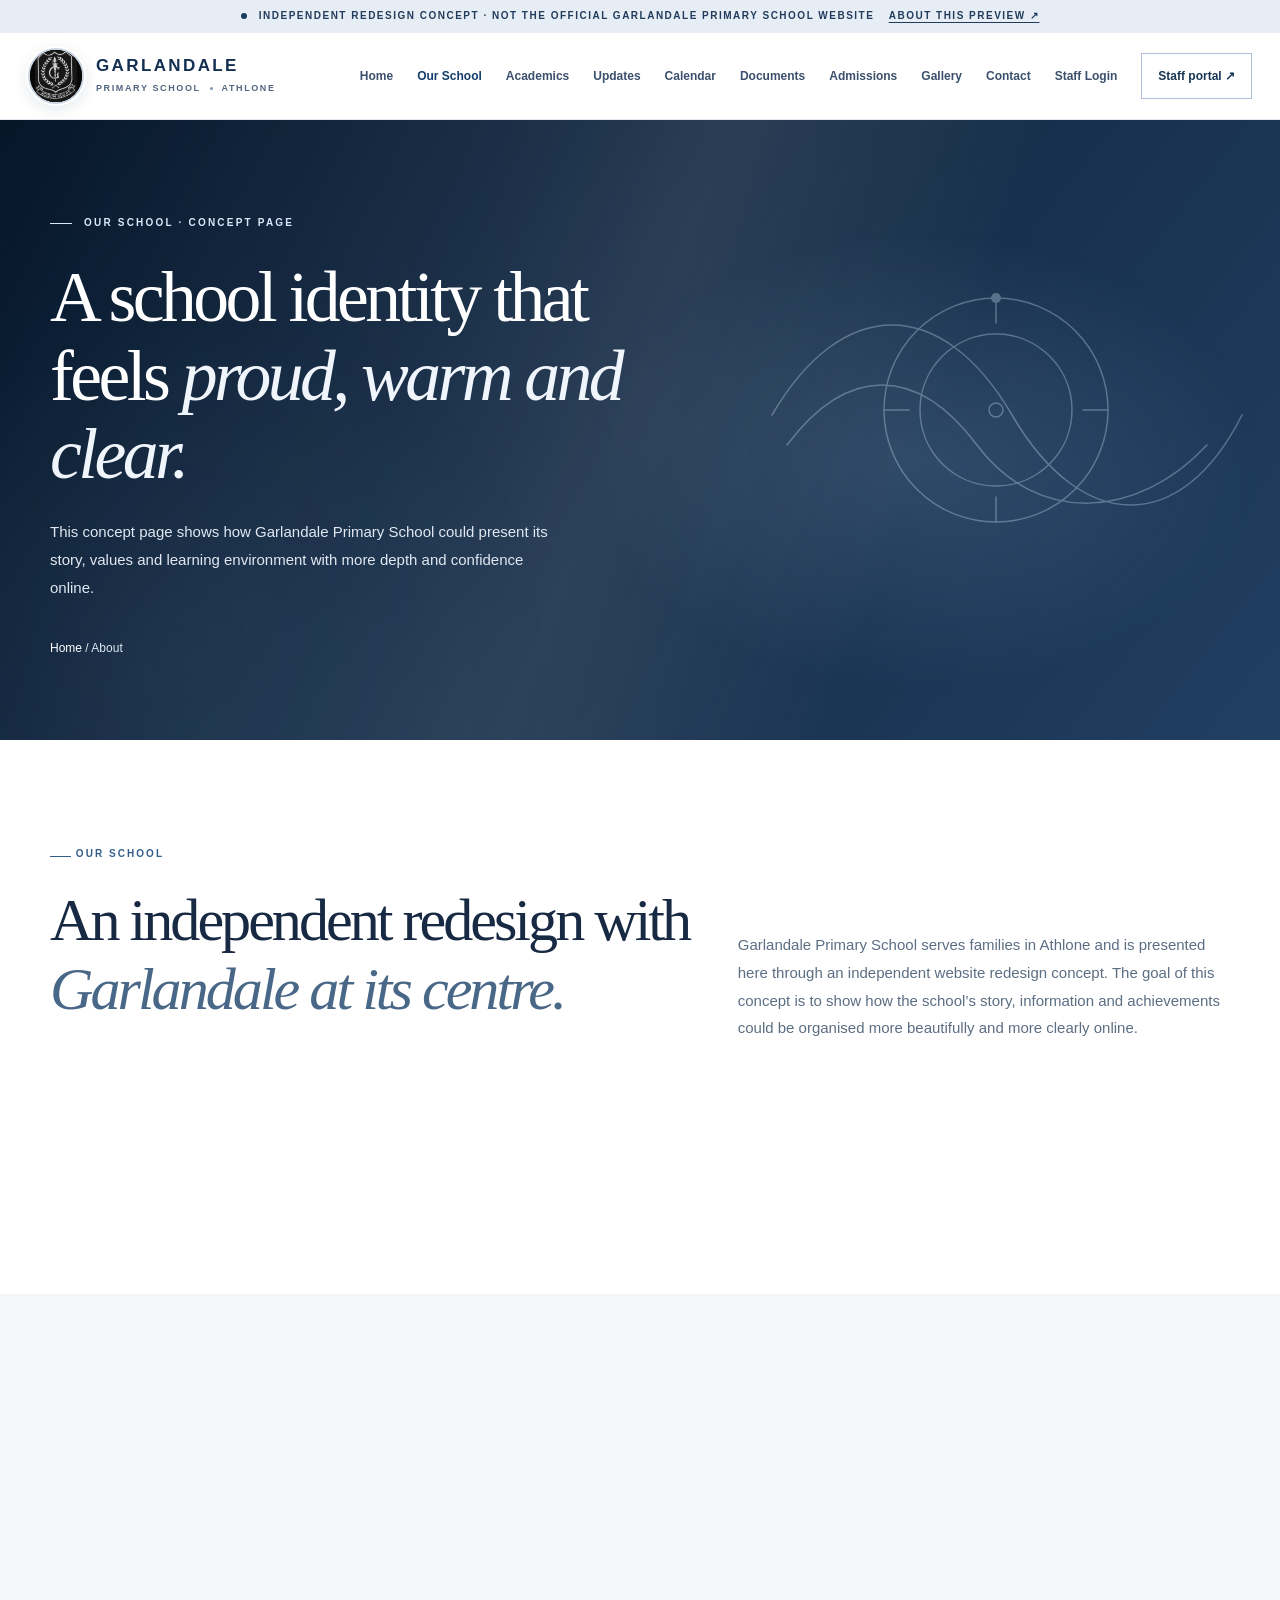
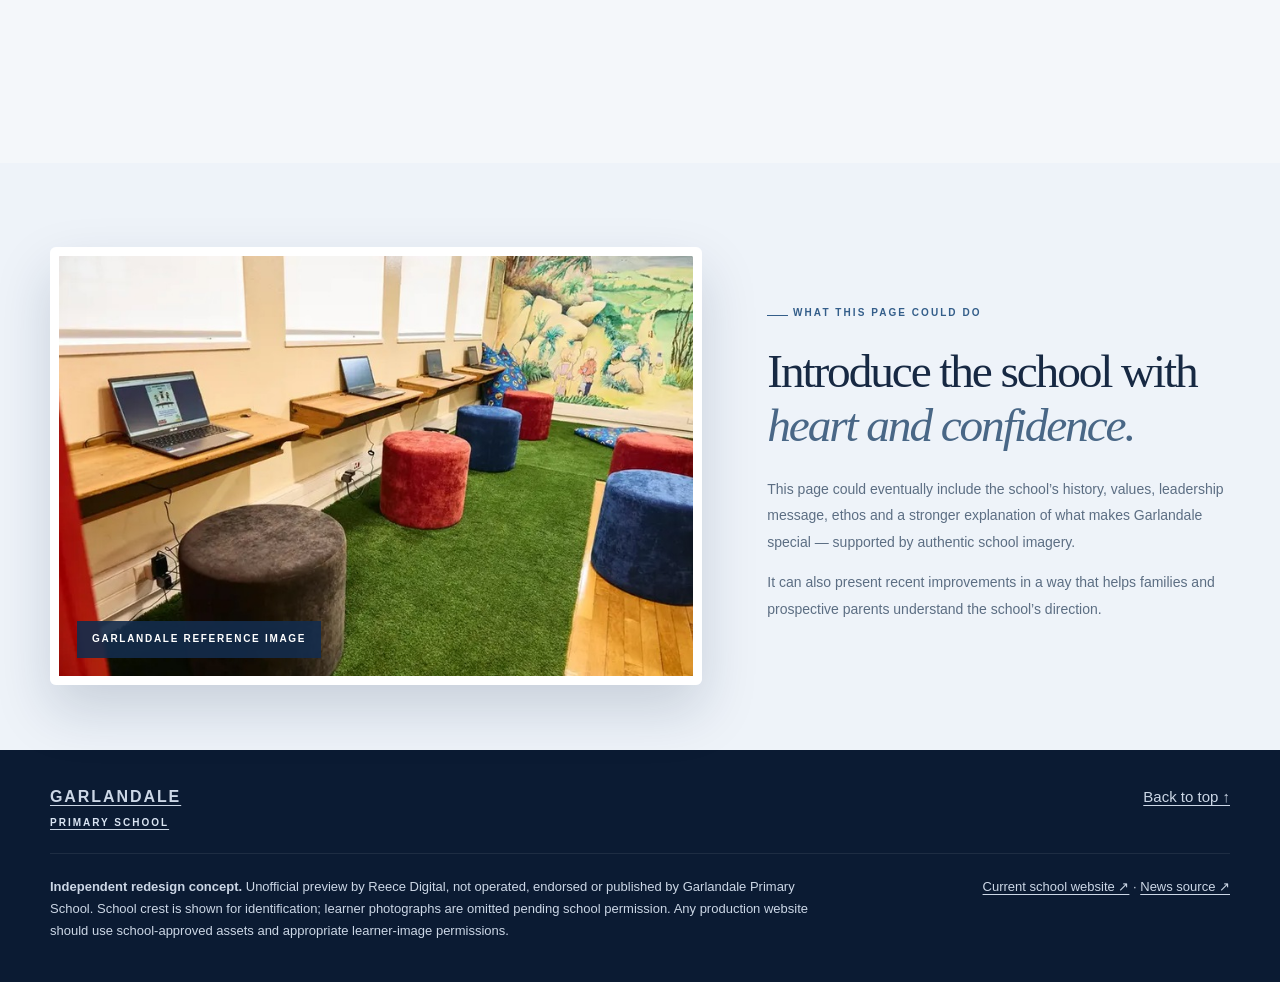
==== commit acbab114: "Preserve Garlandale crest favicon and shared-link preview after photo restoration" ====
--- a/about.html
+++ b/about.html
@@ -1,4 +1,4 @@
-<!doctype html><html lang="en"><head><meta charset="utf-8"><meta name="robots" content="noindex,nofollow"><meta name="viewport" content="width=device-width,initial-scale=1"><meta name="theme-color" content="#122c4d"><meta name="description" content="About Garlandale Primary School website concept."><title>About | Garlandale Primary School Concept</title><link rel="stylesheet" href="styles.css"></head><body data-page="about"><div class="concept"><span class="concept-dot"></span> Independent redesign concept · Not the official Garlandale Primary School website <a href="#concept-info">About this preview ↗</a></div><header class="header" id="top"><div class="navwrap"><a href="index.html" class="identity" aria-label="Garlandale Primary concept home"><span class="identity-mark"><img src="garlandale-school-crest.png" alt=""></span><span><strong>GARLANDALE</strong><small>PRIMARY SCHOOL <i></i> ATHLONE</small></span></a><button class="menu-toggle" type="button" aria-label="Open navigation" aria-controls="main-nav" aria-expanded="false"><span></span><span></span><span></span></button><nav id="main-nav" aria-label="Main navigation"><a href="index.html" data-nav="home">Home</a><a href="about.html" data-nav="about">Our School</a><a href="academics.html" data-nav="academics">Academics</a><a href="updates.html" data-nav="updates">Updates</a><a href="calendar.html" data-nav="calendar">Calendar</a><a href="documents.html" data-nav="documents">Documents</a><a href="admissions.html" data-nav="admissions">Admissions</a><a href="gallery.html" data-nav="gallery">Gallery</a><a href="contact.html" data-nav="contact">Contact</a><a href="staff-login.html" data-nav="staff-login">Staff Login</a><button type="button" class="staff-button" id="open-staff">Staff portal <span aria-hidden="true">↗</span></button></nav></div></header>
+<!doctype html><html lang="en"><head><meta charset="utf-8"><meta name="robots" content="noindex,nofollow"><meta name="viewport" content="width=device-width,initial-scale=1"><meta name="theme-color" content="#122c4d"><meta name="description" content="About Garlandale Primary School website concept."><title>About | Garlandale Primary School Concept</title><link rel="stylesheet" href="styles.css"><link rel="icon" type="image/png" href="garlandale-school-crest.png"><link rel="apple-touch-icon" href="garlandale-school-crest.png"><meta property="og:type" content="website"><meta property="og:title" content="About | Garlandale Primary School Concept"><meta property="og:description" content="Independent Garlandale Primary School website redesign concept by Reece Digital. Explore school information, calendar, gallery and demonstration staff portal."><meta property="og:url" content="https://fredrock007.github.io/garlandale-primary-redesign/about.html"><meta property="og:image" content="https://fredrock007.github.io/garlandale-primary-redesign/garlandale-school-crest.png"><meta name="twitter:card" content="summary"><meta name="twitter:image" content="https://fredrock007.github.io/garlandale-primary-redesign/garlandale-school-crest.png"></head><body data-page="about"><div class="concept"><span class="concept-dot"></span> Independent redesign concept · Not the official Garlandale Primary School website <a href="#concept-info">About this preview ↗</a></div><header class="header" id="top"><div class="navwrap"><a href="index.html" class="identity" aria-label="Garlandale Primary concept home"><span class="identity-mark"><img src="garlandale-school-crest.png" alt=""></span><span><strong>GARLANDALE</strong><small>PRIMARY SCHOOL <i></i> ATHLONE</small></span></a><button class="menu-toggle" type="button" aria-label="Open navigation" aria-controls="main-nav" aria-expanded="false"><span></span><span></span><span></span></button><nav id="main-nav" aria-label="Main navigation"><a href="index.html" data-nav="home">Home</a><a href="about.html" data-nav="about">Our School</a><a href="academics.html" data-nav="academics">Academics</a><a href="updates.html" data-nav="updates">Updates</a><a href="calendar.html" data-nav="calendar">Calendar</a><a href="documents.html" data-nav="documents">Documents</a><a href="admissions.html" data-nav="admissions">Admissions</a><a href="gallery.html" data-nav="gallery">Gallery</a><a href="contact.html" data-nav="contact">Contact</a><a href="staff-login.html" data-nav="staff-login">Staff Login</a><button type="button" class="staff-button" id="open-staff">Staff portal <span aria-hidden="true">↗</span></button></nav></div></header>
 <main><section class="page-hero"><div class="banner-art art-about" aria-hidden="true"><svg viewBox="0 0 530 350" fill="none" stroke="currentColor" stroke-width="1.5" stroke-linecap="round" stroke-linejoin="round">
   <g class="gp-waves">
     <path class="gp-wave gp-wave-one" d="M60 160 C130 40 230 40 300 160 S470 280 530 160"/>
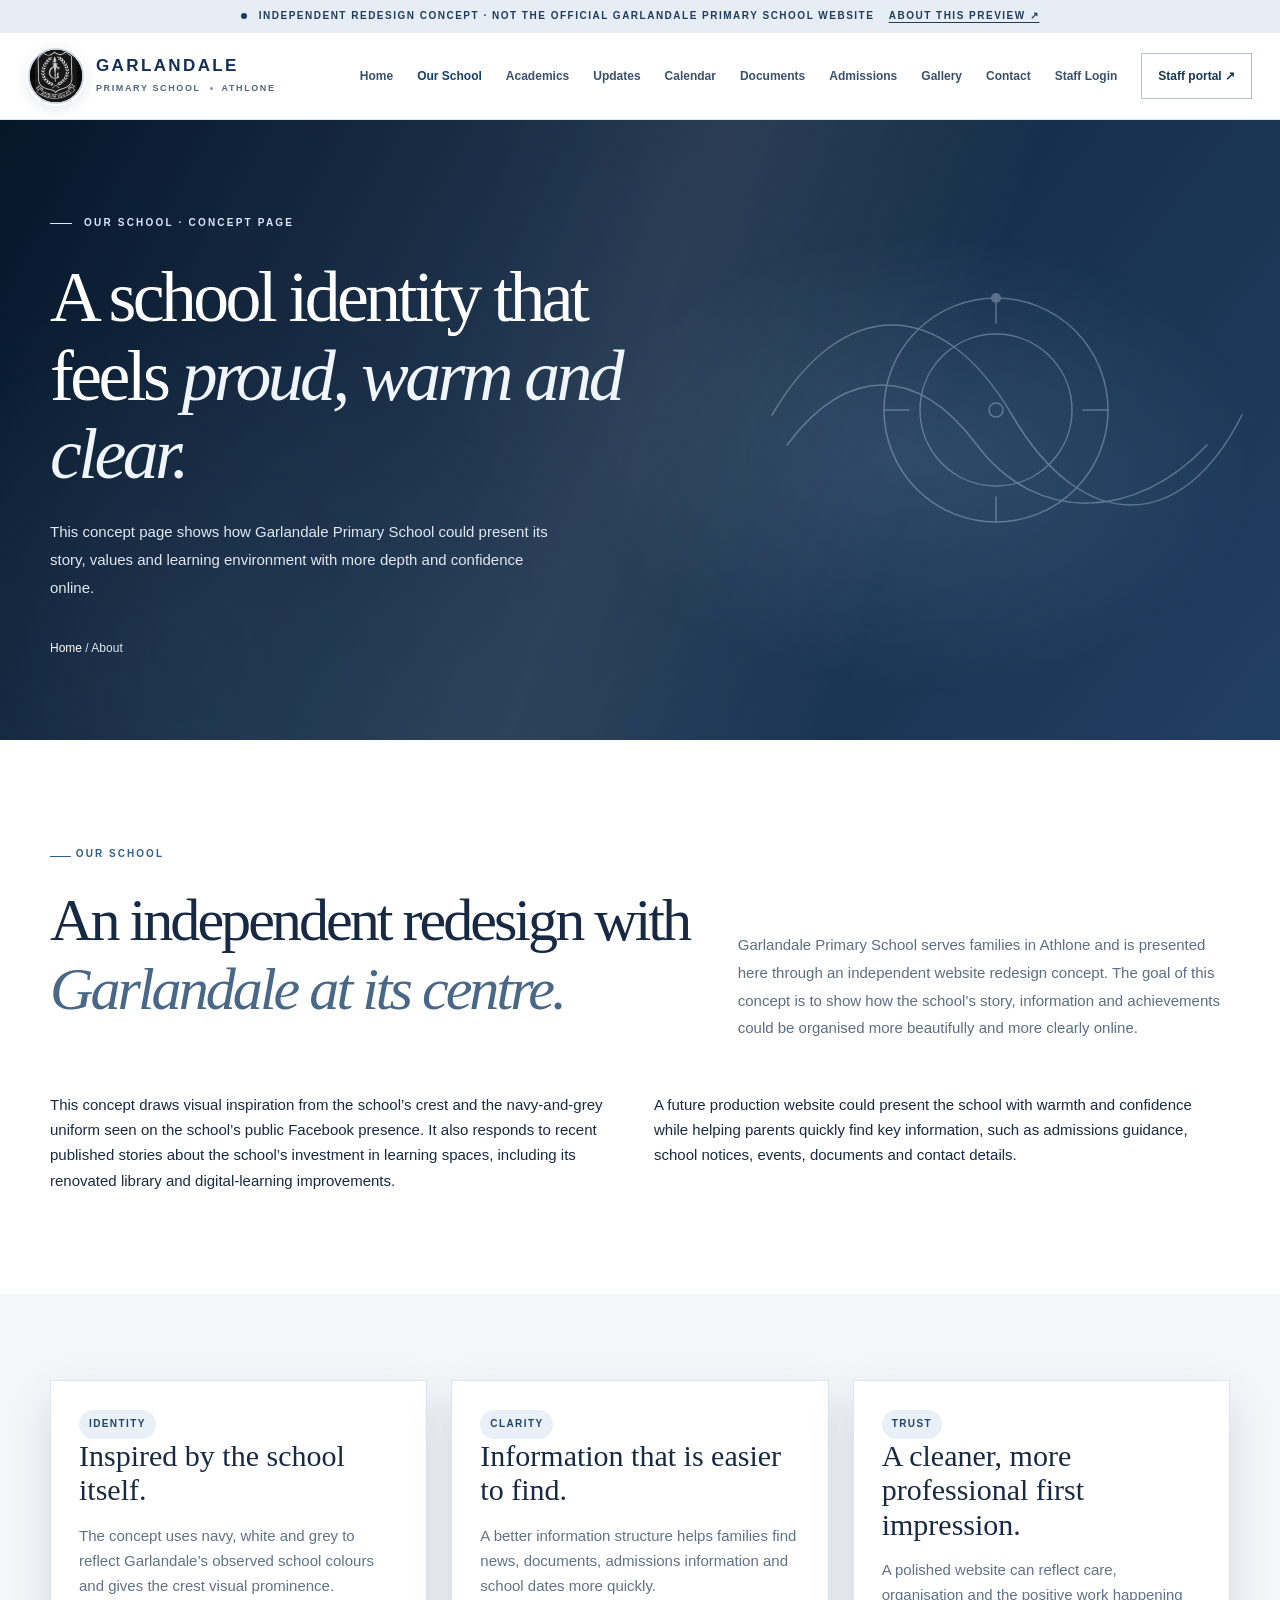
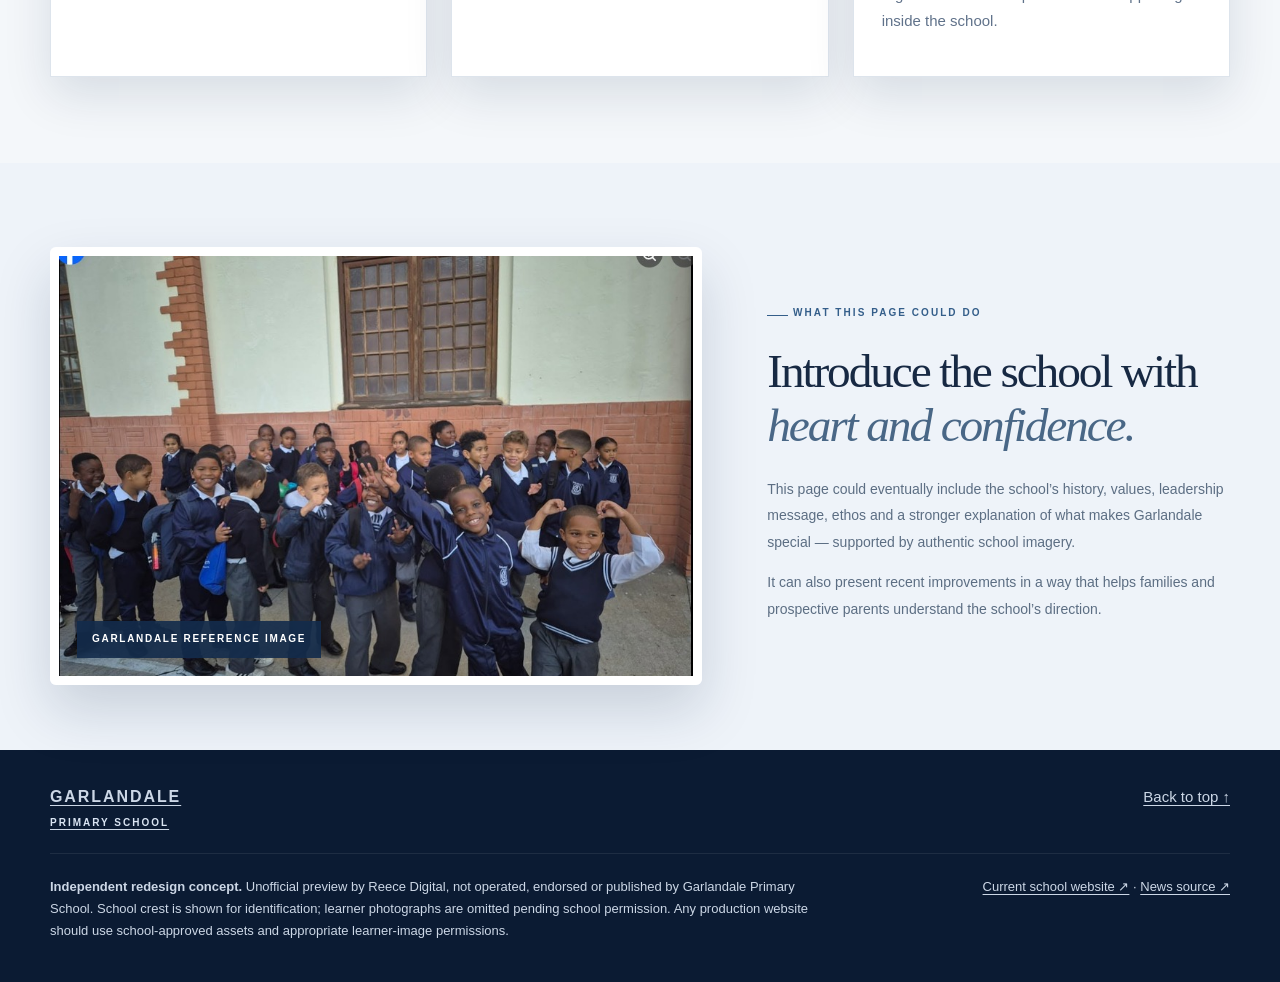
==== commit 0f9d80e6: "Refresh Garlandale photo and favicon assets with cache-versioned URLs" ====
--- a/about.html
+++ b/about.html
@@ -1,4 +1,4 @@
-<!doctype html><html lang="en"><head><meta charset="utf-8"><meta name="robots" content="noindex,nofollow"><meta name="viewport" content="width=device-width,initial-scale=1"><meta name="theme-color" content="#122c4d"><meta name="description" content="About Garlandale Primary School website concept."><title>About | Garlandale Primary School Concept</title><link rel="stylesheet" href="styles.css"><link rel="icon" type="image/png" href="garlandale-school-crest.png"><link rel="apple-touch-icon" href="garlandale-school-crest.png"><meta property="og:type" content="website"><meta property="og:title" content="About | Garlandale Primary School Concept"><meta property="og:description" content="Independent Garlandale Primary School website redesign concept by Reece Digital. Explore school information, calendar, gallery and demonstration staff portal."><meta property="og:url" content="https://fredrock007.github.io/garlandale-primary-redesign/about.html"><meta property="og:image" content="https://fredrock007.github.io/garlandale-primary-redesign/garlandale-school-crest.png"><meta name="twitter:card" content="summary"><meta name="twitter:image" content="https://fredrock007.github.io/garlandale-primary-redesign/garlandale-school-crest.png"></head><body data-page="about"><div class="concept"><span class="concept-dot"></span> Independent redesign concept · Not the official Garlandale Primary School website <a href="#concept-info">About this preview ↗</a></div><header class="header" id="top"><div class="navwrap"><a href="index.html" class="identity" aria-label="Garlandale Primary concept home"><span class="identity-mark"><img src="garlandale-school-crest.png" alt=""></span><span><strong>GARLANDALE</strong><small>PRIMARY SCHOOL <i></i> ATHLONE</small></span></a><button class="menu-toggle" type="button" aria-label="Open navigation" aria-controls="main-nav" aria-expanded="false"><span></span><span></span><span></span></button><nav id="main-nav" aria-label="Main navigation"><a href="index.html" data-nav="home">Home</a><a href="about.html" data-nav="about">Our School</a><a href="academics.html" data-nav="academics">Academics</a><a href="updates.html" data-nav="updates">Updates</a><a href="calendar.html" data-nav="calendar">Calendar</a><a href="documents.html" data-nav="documents">Documents</a><a href="admissions.html" data-nav="admissions">Admissions</a><a href="gallery.html" data-nav="gallery">Gallery</a><a href="contact.html" data-nav="contact">Contact</a><a href="staff-login.html" data-nav="staff-login">Staff Login</a><button type="button" class="staff-button" id="open-staff">Staff portal <span aria-hidden="true">↗</span></button></nav></div></header>
+<!doctype html><html lang="en"><head><meta charset="utf-8"><meta name="robots" content="noindex,nofollow"><meta name="viewport" content="width=device-width,initial-scale=1"><meta name="theme-color" content="#122c4d"><meta name="description" content="About Garlandale Primary School website concept."><title>About | Garlandale Primary School Concept</title><link rel="stylesheet" href="styles.css?v=20261118-photos-restored-4"><link rel="icon" type="image/svg+xml" href="favicon.svg?v=20261118-photos-restored-4"><link rel="icon" type="image/png" sizes="192x192" href="garlandale-school-crest.png?v=20261118-photos-restored-4"><link rel="apple-touch-icon" href="garlandale-school-crest.png?v=20261118-photos-restored-4"><meta property="og:type" content="website"><meta property="og:title" content="About | Garlandale Primary School Concept"><meta property="og:description" content="Independent Garlandale Primary School website redesign concept by Reece Digital. Explore school information, calendar, gallery and demonstration staff portal."><meta property="og:url" content="https://fredrock007.github.io/garlandale-primary-redesign/about.html"><meta property="og:image" content="https://fredrock007.github.io/garlandale-primary-redesign/garlandale-school-crest.png"><meta name="twitter:card" content="summary"><meta name="twitter:image" content="https://fredrock007.github.io/garlandale-primary-redesign/garlandale-school-crest.png"></head><body data-page="about"><div class="concept"><span class="concept-dot"></span> Independent redesign concept · Not the official Garlandale Primary School website <a href="#concept-info">About this preview ↗</a></div><header class="header" id="top"><div class="navwrap"><a href="index.html" class="identity" aria-label="Garlandale Primary concept home"><span class="identity-mark"><img src="garlandale-school-crest.png" alt=""></span><span><strong>GARLANDALE</strong><small>PRIMARY SCHOOL <i></i> ATHLONE</small></span></a><button class="menu-toggle" type="button" aria-label="Open navigation" aria-controls="main-nav" aria-expanded="false"><span></span><span></span><span></span></button><nav id="main-nav" aria-label="Main navigation"><a href="index.html" data-nav="home">Home</a><a href="about.html" data-nav="about">Our School</a><a href="academics.html" data-nav="academics">Academics</a><a href="updates.html" data-nav="updates">Updates</a><a href="calendar.html" data-nav="calendar">Calendar</a><a href="documents.html" data-nav="documents">Documents</a><a href="admissions.html" data-nav="admissions">Admissions</a><a href="gallery.html" data-nav="gallery">Gallery</a><a href="contact.html" data-nav="contact">Contact</a><a href="staff-login.html" data-nav="staff-login">Staff Login</a><button type="button" class="staff-button" id="open-staff">Staff portal <span aria-hidden="true">↗</span></button></nav></div></header>
 <main><section class="page-hero"><div class="banner-art art-about" aria-hidden="true"><svg viewBox="0 0 530 350" fill="none" stroke="currentColor" stroke-width="1.5" stroke-linecap="round" stroke-linejoin="round">
   <g class="gp-waves">
     <path class="gp-wave gp-wave-one" d="M60 160 C130 40 230 40 300 160 S470 280 530 160"/>
@@ -13,5 +13,5 @@
 </svg></div><div class="hero-ring" style="right:-140px;top:-250px;width:560px;height:560px"></div><div class="hero-ring" style="right:80px;top:-130px;width:420px;height:420px"></div><div class="content"><p class="kicker"><span></span> OUR SCHOOL · CONCEPT PAGE</p><h1>A school identity that feels <em>proud, warm and clear.</em></h1><p class="lead">This concept page shows how Garlandale Primary School could present its story, values and learning environment with more depth and confidence online.</p><nav class="breadcrumbs"><a href="index.html">Home</a> / About</nav></div></section></main>
 <section class="section"><div class="content"><div class="section-head reveal"><div><p class="section-overline"><span></span> OUR SCHOOL</p><h2>An independent redesign with<br><em>Garlandale at its centre.</em></h2></div><p>Garlandale Primary School serves families in Athlone and is presented here through an independent website redesign concept. The goal of this concept is to show how the school’s story, information and achievements could be organised more beautifully and more clearly online.</p></div><div class="two-col-copy reveal"><p>This concept draws visual inspiration from the school’s crest and the navy-and-grey uniform seen on the school’s public Facebook presence. It also responds to recent published stories about the school’s investment in learning spaces, including its renovated library and digital-learning improvements.</p><p>A future production website could present the school with warmth and confidence while helping parents quickly find key information, such as admissions guidance, school notices, events, documents and contact details.</p></div></div></section>
 <section class="section progress-section"><div class="content"><div class="grid-3"><article class="card pad reveal"><span class="chip">Identity</span><h3>Inspired by the school itself.</h3><p class="muted">The concept uses navy, white and grey to reflect Garlandale’s observed school colours and gives the crest visual prominence.</p></article><article class="card pad reveal"><span class="chip">Clarity</span><h3>Information that is easier to find.</h3><p class="muted">A better information structure helps families find news, documents, admissions information and school dates more quickly.</p></article><article class="card pad reveal"><span class="chip">Trust</span><h3>A cleaner, more professional first impression.</h3><p class="muted">A polished website can reflect care, organisation and the positive work happening inside the school.</p></article></div></div></section>
-<section class="school-life-photo-section"><div class="content school-life-photo-grid"><div class="school-photo-frame reveal"><img src="garlandale-digital-learning.jpg" alt="Garlandale Primary School digital learning facility" onerror="this.onerror=null;this.src='garlandale-photo-wide.jpg'"><span class="school-photo-stamp">GARLANDALE REFERENCE IMAGE</span></div><div class="school-life-photo-copy reveal"><p class="section-overline"><span></span> WHAT THIS PAGE COULD DO</p><h2>Introduce the school with<br><em>heart and confidence.</em></h2><p>This page could eventually include the school’s history, values, leadership message, ethos and a stronger explanation of what makes Garlandale special — supported by authentic school imagery.</p><p>It can also present recent improvements in a way that helps families and prospective parents understand the school’s direction.</p></div></div></section>
-<footer class="footer" id="concept-info"><div class="content footer-top"><a href="#top" class="footer-brand">GARLANDALE <span>PRIMARY SCHOOL</span></a><a href="#top">Back to top ↑</a></div><div class="content footer-bottom"><p><strong>Independent redesign concept.</strong> Unofficial preview by Reece Digital, not operated, endorsed or published by Garlandale Primary School. School crest is shown for identification; learner photographs are omitted pending school permission. Any production website should use school-approved assets and appropriate learner-image permissions.</p><p><a href="https://garlandaleprimary.wordpress.com/" target="_blank" rel="noopener noreferrer">Current school website ↗</a> · <a href="https://athlonenews.co.za/news/2026-10-28-garlandale-primary-school-unveils-renovated-library/" target="_blank" rel="noopener noreferrer">News source ↗</a></p></div></footer><dialog class="staff-dialog" id="staff-dialog" aria-labelledby="staff-title"><button id="close-staff" type="button" class="dialog-close" aria-label="Close preview">×</button><div class="dialog-kicker">FUTURE FUNCTIONALITY</div><h2 id="staff-title">A simpler way to manage school updates.</h2><p>A secure staff dashboard could allow authorised team members to manage website content without needing to edit code.</p><div class="dialog-options"><span>✦ Post announcements</span><span>▤ Update school calendar</span><span>⇩ Share documents</span><span>▧ Manage approved photographs</span></div><p class="dialog-footnote">Concept preview only. No real staff accounts or shared content storage are connected.</p><button class="btn btn-gold" type="button" id="staff-done">Close preview <span>→</span></button></dialog><script src="script.js"></script></body></html>+<section class="school-life-photo-section"><div class="content school-life-photo-grid"><div class="school-photo-frame reveal"><img src="/garlandale-primary-redesign/garlandale-digital-learning.jpg?v=20261118-photos-restored-4" alt="Garlandale Primary School digital learning facility" onerror="this.onerror=null;this.src='garlandale-photo-wide.jpg'"><span class="school-photo-stamp">GARLANDALE REFERENCE IMAGE</span></div><div class="school-life-photo-copy reveal"><p class="section-overline"><span></span> WHAT THIS PAGE COULD DO</p><h2>Introduce the school with<br><em>heart and confidence.</em></h2><p>This page could eventually include the school’s history, values, leadership message, ethos and a stronger explanation of what makes Garlandale special — supported by authentic school imagery.</p><p>It can also present recent improvements in a way that helps families and prospective parents understand the school’s direction.</p></div></div></section>
+<footer class="footer" id="concept-info"><div class="content footer-top"><a href="#top" class="footer-brand">GARLANDALE <span>PRIMARY SCHOOL</span></a><a href="#top">Back to top ↑</a></div><div class="content footer-bottom"><p><strong>Independent redesign concept.</strong> Unofficial preview by Reece Digital, not operated, endorsed or published by Garlandale Primary School. School crest is shown for identification; learner photographs are omitted pending school permission. Any production website should use school-approved assets and appropriate learner-image permissions.</p><p><a href="https://garlandaleprimary.wordpress.com/" target="_blank" rel="noopener noreferrer">Current school website ↗</a> · <a href="https://athlonenews.co.za/news/2026-10-28-garlandale-primary-school-unveils-renovated-library/" target="_blank" rel="noopener noreferrer">News source ↗</a></p></div></footer><dialog class="staff-dialog" id="staff-dialog" aria-labelledby="staff-title"><button id="close-staff" type="button" class="dialog-close" aria-label="Close preview">×</button><div class="dialog-kicker">FUTURE FUNCTIONALITY</div><h2 id="staff-title">A simpler way to manage school updates.</h2><p>A secure staff dashboard could allow authorised team members to manage website content without needing to edit code.</p><div class="dialog-options"><span>✦ Post announcements</span><span>▤ Update school calendar</span><span>⇩ Share documents</span><span>▧ Manage approved photographs</span></div><p class="dialog-footnote">Concept preview only. No real staff accounts or shared content storage are connected.</p><button class="btn btn-gold" type="button" id="staff-done">Close preview <span>→</span></button></dialog><script src="script.js?v=20261118-photos-restored-4"></script></body></html>
